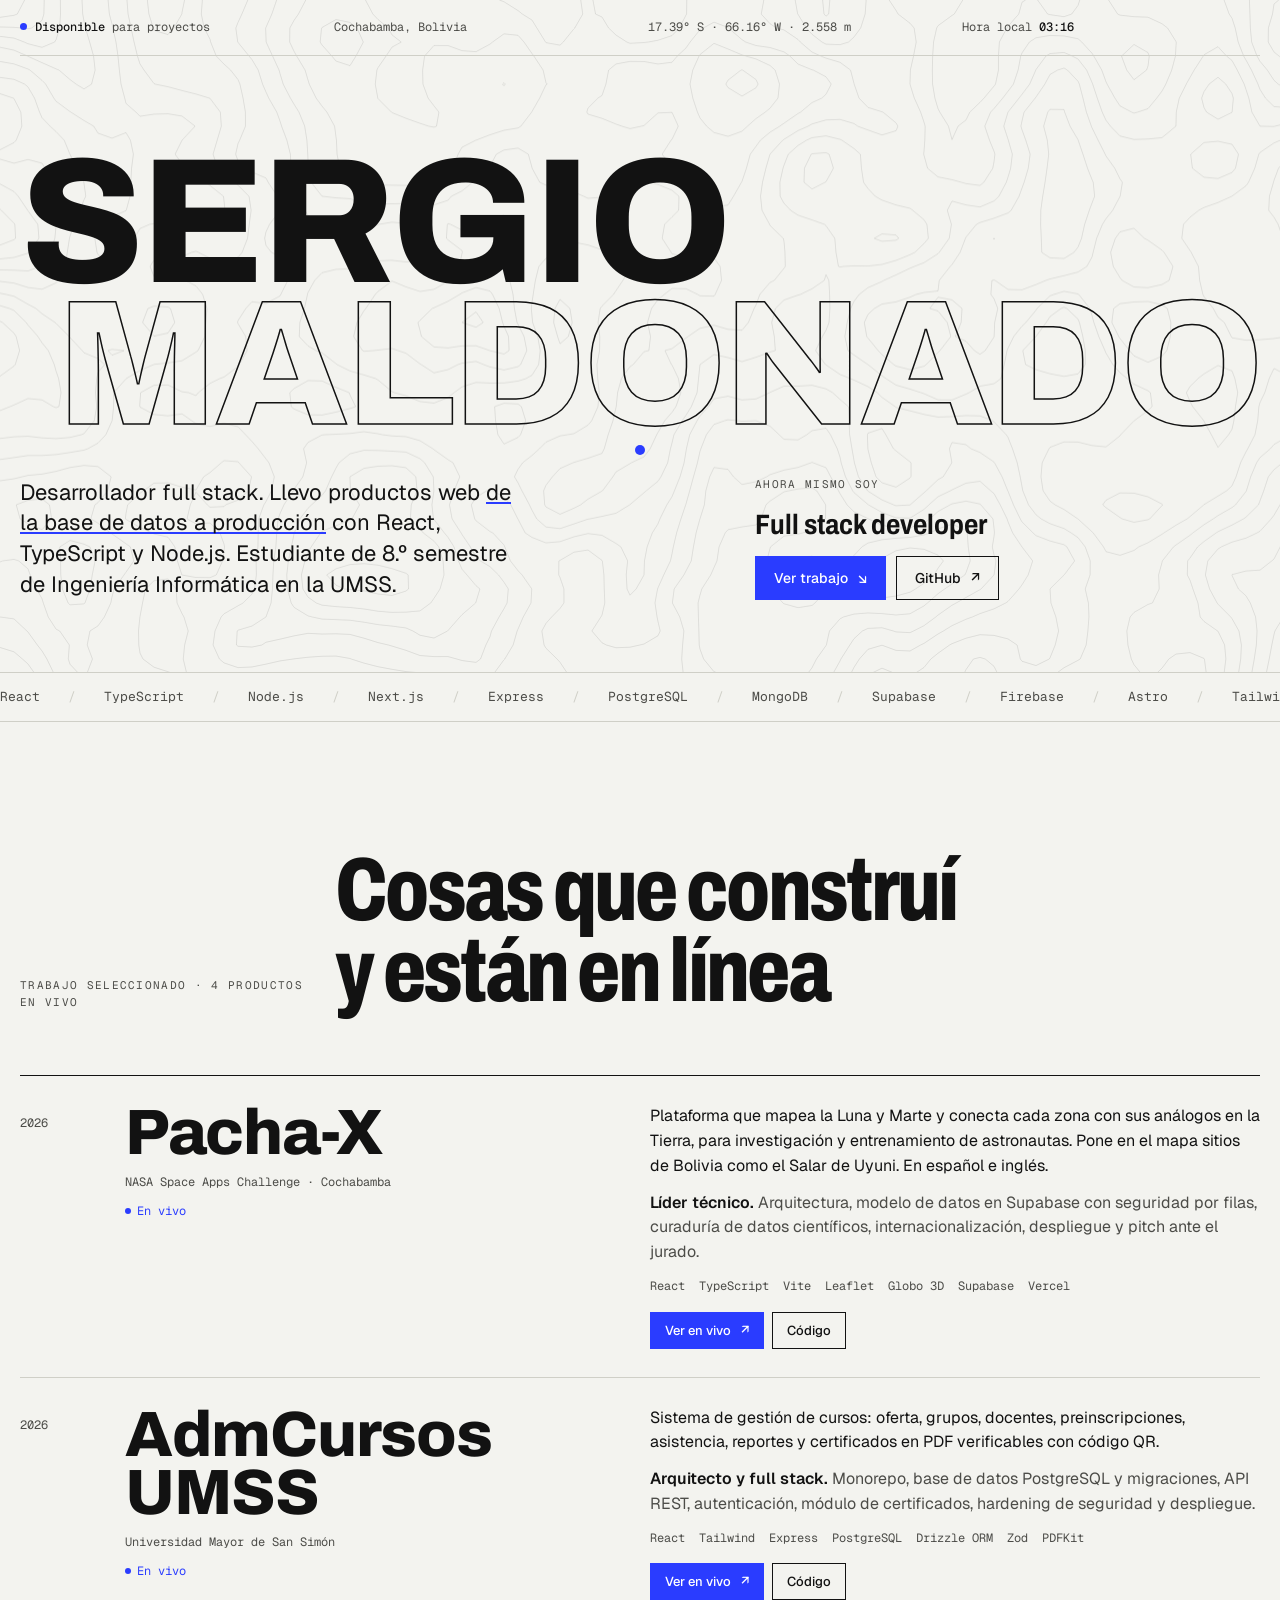
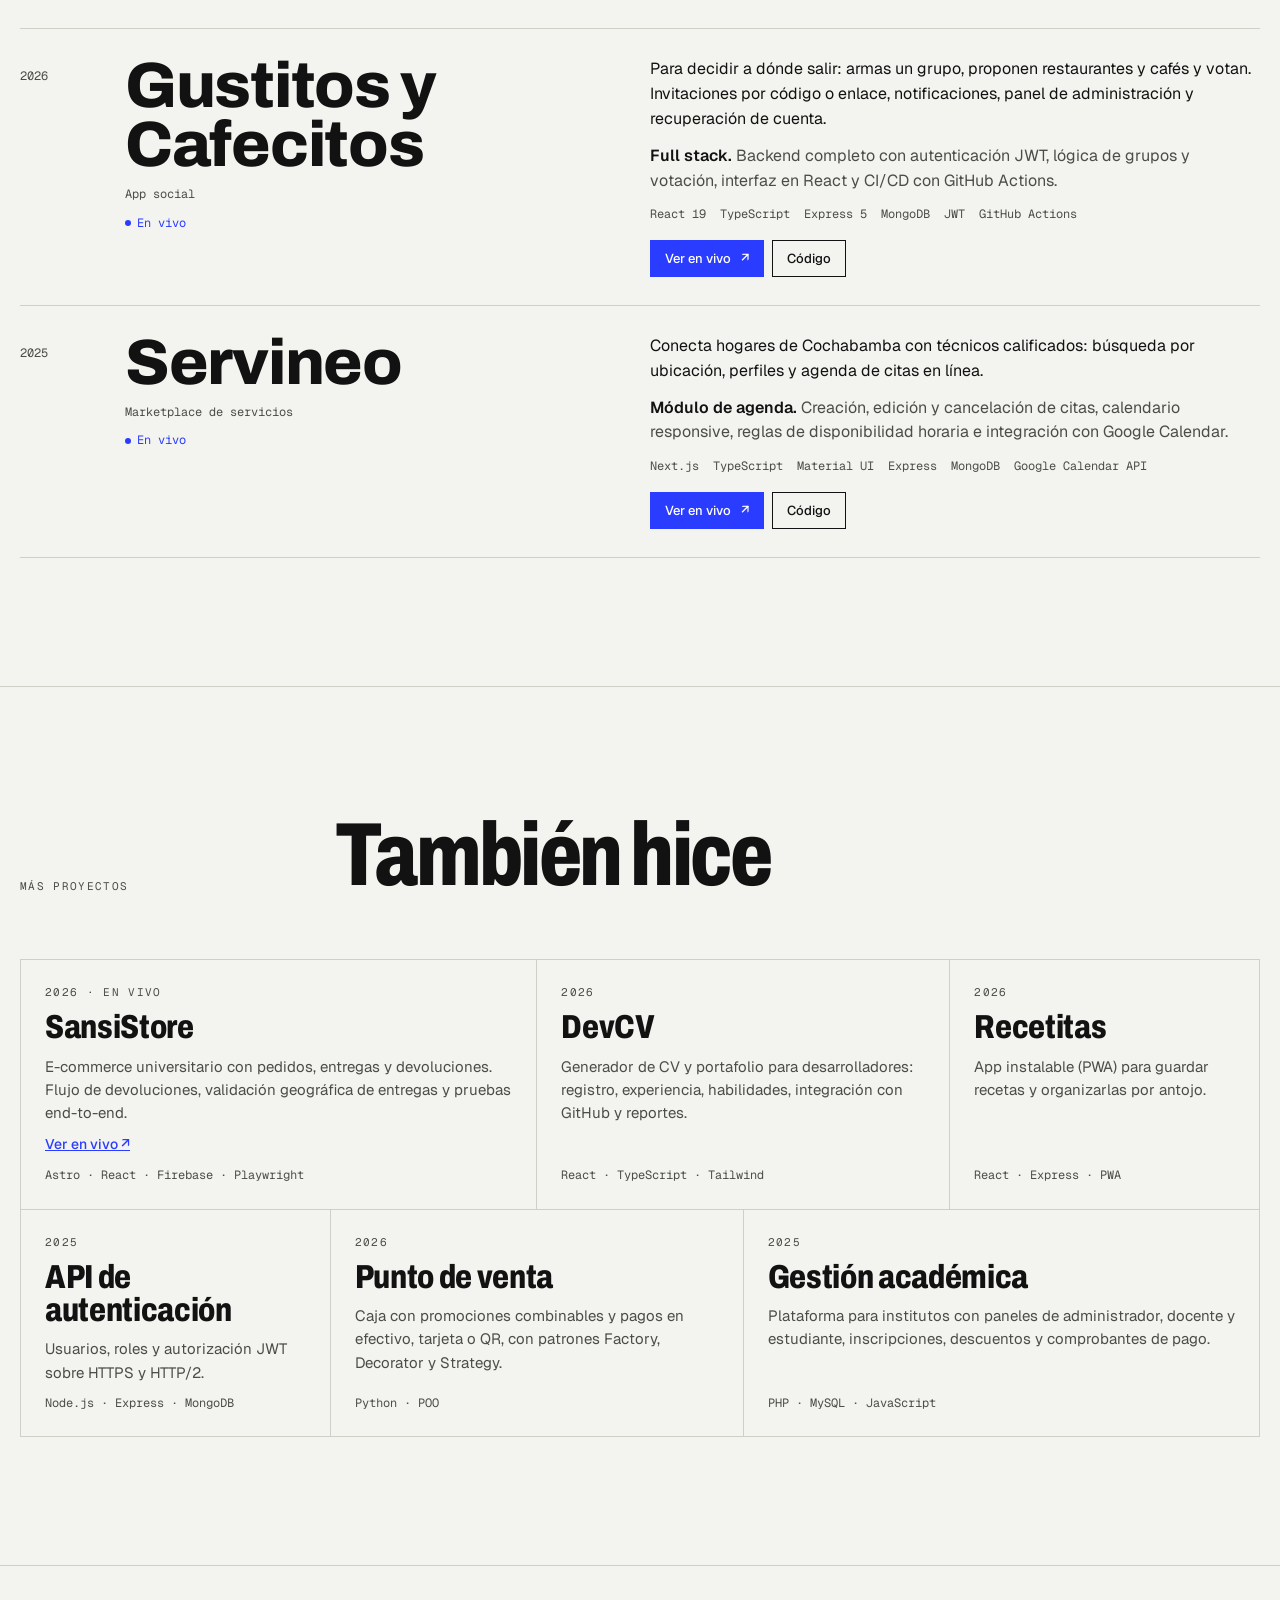
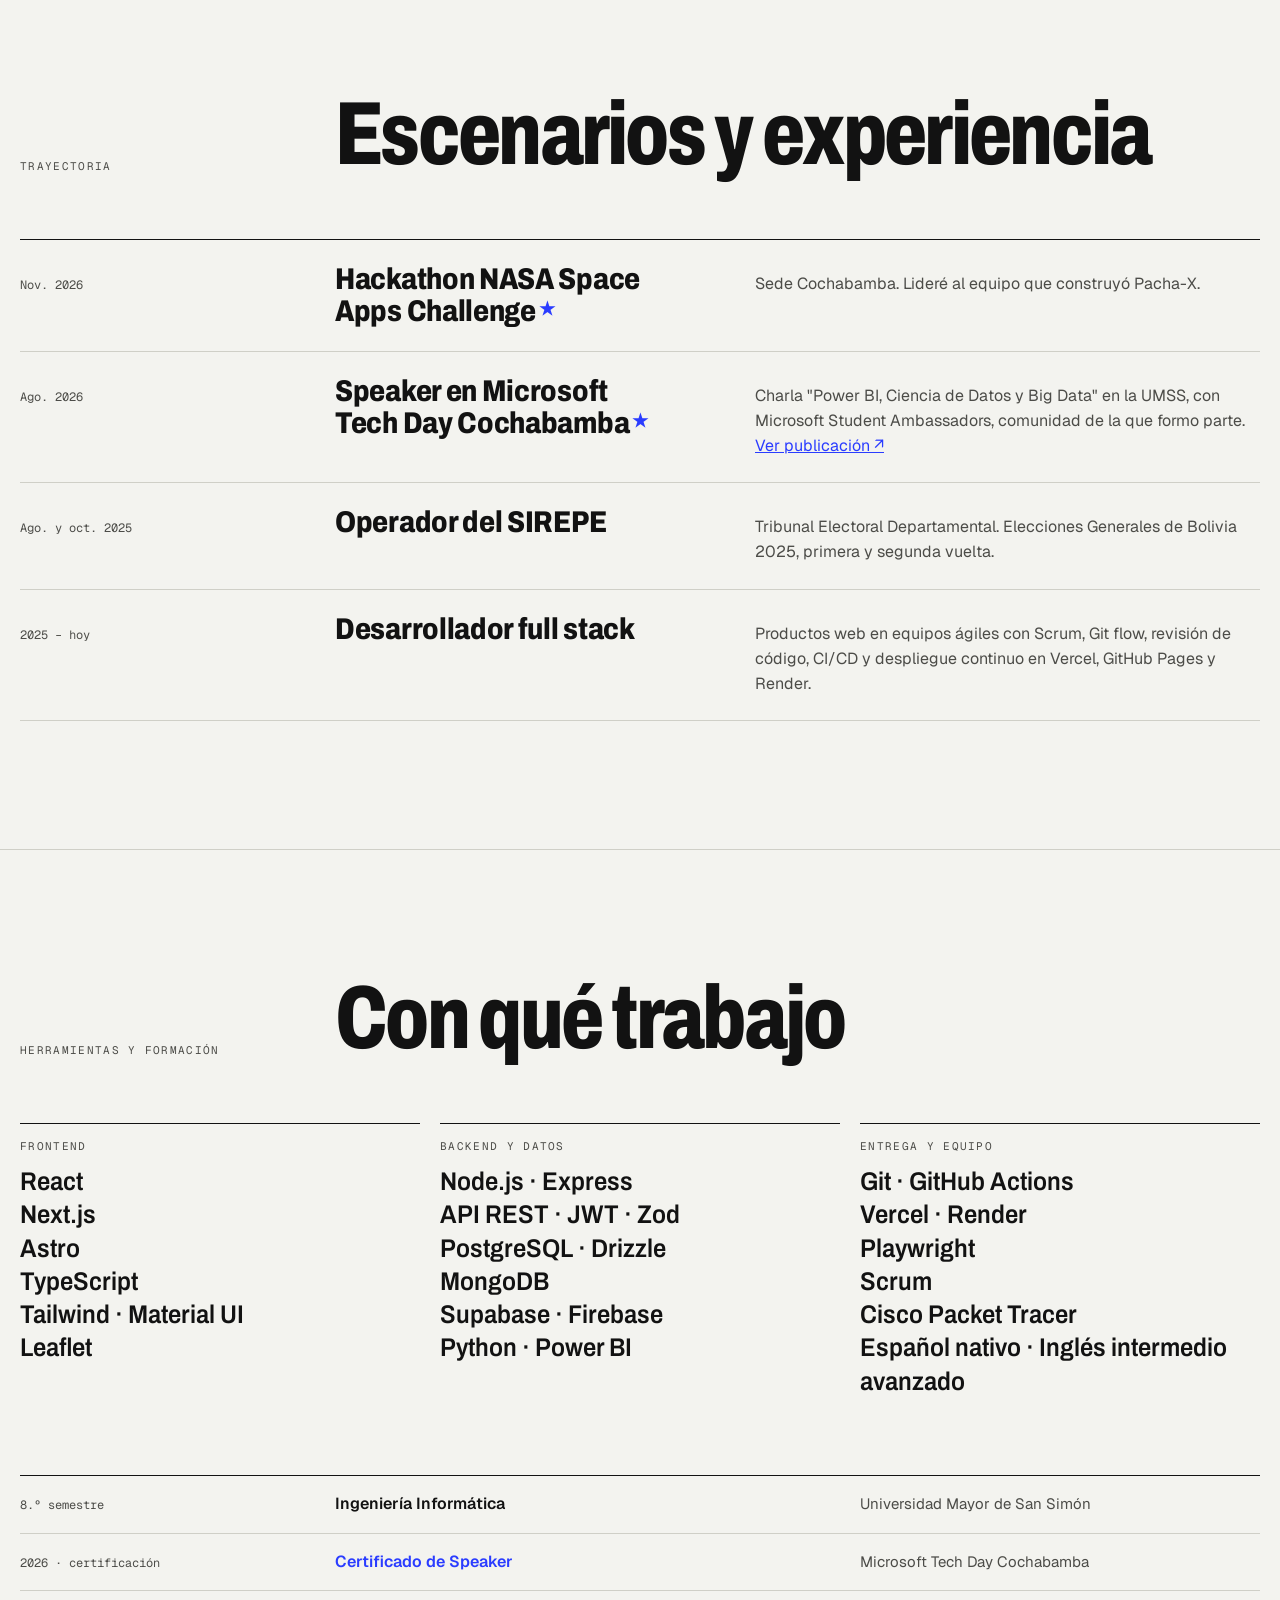
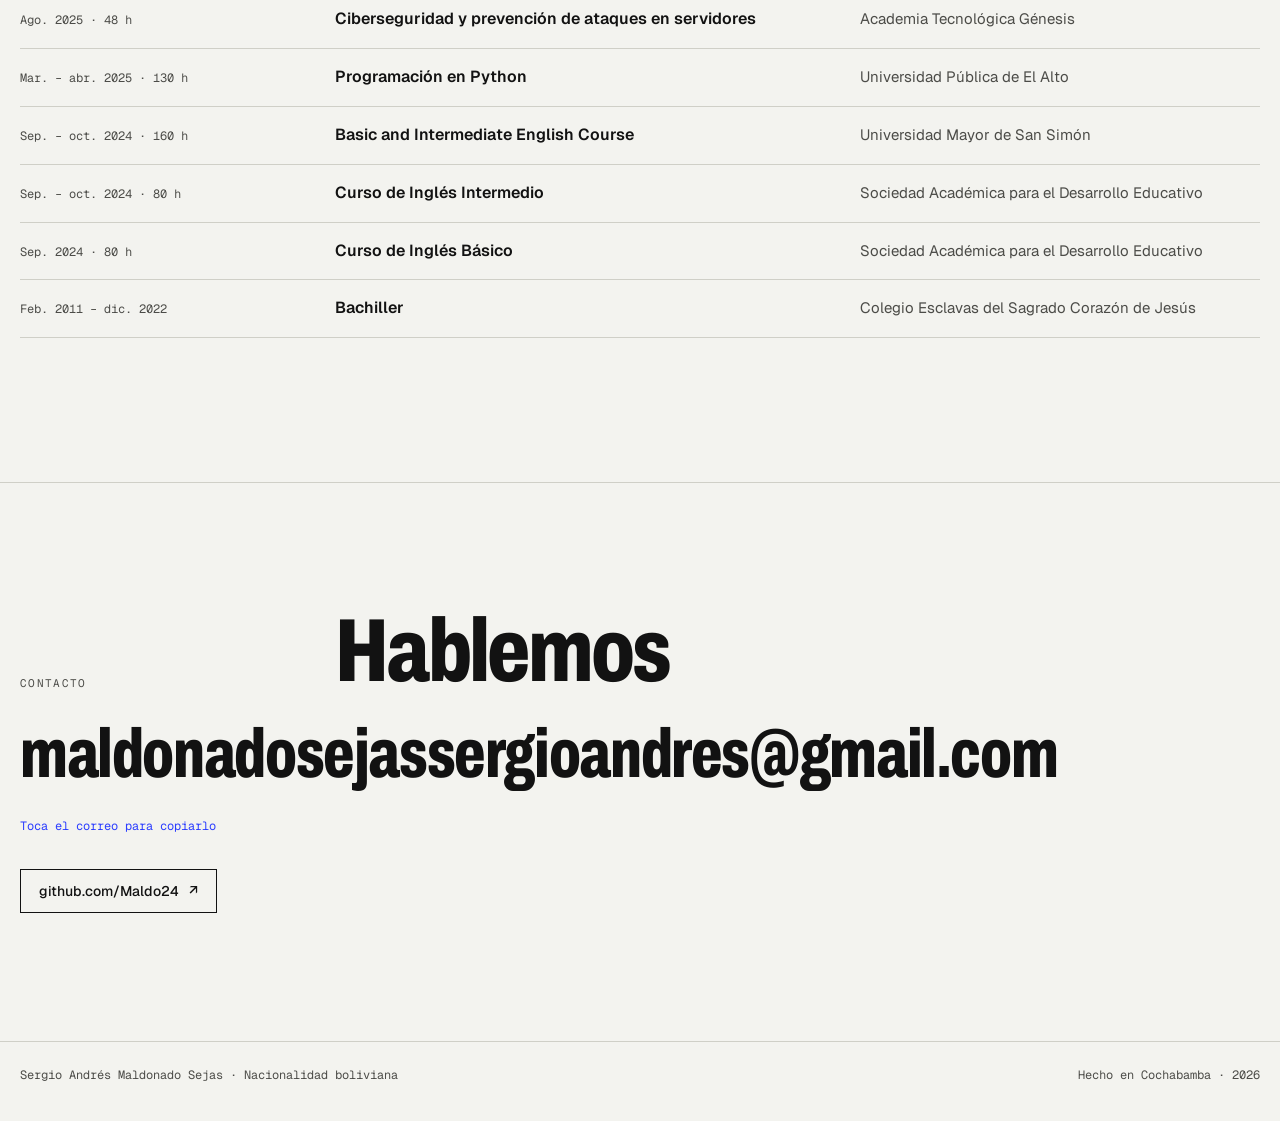
==== index.html @ 8d703d33 "first commit and index" ====
<!doctype html>
<html lang="es">
<head>
<meta charset="utf-8">
<meta name="viewport" content="width=device-width, initial-scale=1, viewport-fit=cover">
<title>Sergio Maldonado</title>
<meta property="og:title" content="Sergio Maldonado · Full stack developer">
<meta property="og:description" content="Desarrollador full stack en Cochabamba, Bolivia. Productos web con React, TypeScript y Node.js.">
<link rel="icon" href="data:image/svg+xml,%3Csvg xmlns='http://www.w3.org/2000/svg' viewBox='0 0 64 64'%3E%3Crect width='64' height='64' fill='%23121212'/%3E%3Ctext x='50%25' y='56%25' text-anchor='middle' dominant-baseline='middle' font-family='Arial Black,Arial' font-weight='900' font-size='30' fill='%23f3f3ef'%3ESM%3C/text%3E%3C/svg%3E">
<style>body{margin:0}img{max-width:100%}[hidden]{display:none!important}:root{padding-top:env(safe-area-inset-top,0px);padding-bottom:env(safe-area-inset-bottom,0px)}</style>
<meta name="description" content="Sergio Maldonado, desarrollador full stack en Cochabamba, Bolivia.">
<link rel="preconnect" href="https://fonts.googleapis.com">
<link rel="preconnect" href="https://fonts.gstatic.com" crossorigin>
<link rel="stylesheet" href="https://fonts.googleapis.com/css2?family=Archivo:wdth,wght@62..125,300..900&family=Geist:wght@400;500;600&family=Geist+Mono:wght@400;500&display=swap">
<style>
/* Layout: cuaderno topográfico. Fondo de curvas de nivel de los Andes generadas en canvas, nombre gigante
   en tipografía de ancho variable que reacciona al cursor, índice editorial de proyectos con vista previa
   flotante, todo en una retícula de 12 columnas con un solo acento (azul cobalto). */
:root{
  --paper:#f3f3ef;
  --paper-2:#e9e9e3;
  --ink:#121212;
  --ink-2:#4c4c48;
  --rule:#cfcfc7;
  --contour:rgba(18,18,18,.09);
  --accent:#2a3cff;
  --accent-ink:#ffffff;
  --font-display:"Archivo","Helvetica Neue",Arial,sans-serif;
  --font-body:"Geist","Segoe UI",system-ui,sans-serif;
  --font-mono:"Geist Mono",ui-monospace,Menlo,monospace;
}
@media (prefers-color-scheme: dark){
  :root:not([data-theme="light"]){--paper:#0e0e0d;--paper-2:#161615;--ink:#efefe9;--ink-2:#a3a39b;--rule:#2b2b28;--contour:rgba(239,239,233,.07);--accent:#6f7cff;--accent-ink:#0e0e0d;color-scheme:dark}
}
:root[data-theme="dark"]{--paper:#0e0e0d;--paper-2:#161615;--ink:#efefe9;--ink-2:#a3a39b;--rule:#2b2b28;--contour:rgba(239,239,233,.07);--accent:#6f7cff;--accent-ink:#0e0e0d;color-scheme:dark}

*{box-sizing:border-box}
html{scroll-behavior:smooth}
body{background:var(--paper);color:var(--ink);font-family:var(--font-body);font-size:16px;line-height:1.55;overflow-x:hidden}
.gut{padding-left:max(20px, env(safe-area-inset-left, 0px));padding-right:max(20px, env(safe-area-inset-right, 0px))}
.wrap{max-width:1240px;margin:0 auto}
a{color:inherit}
::selection{background:var(--accent);color:var(--accent-ink)}
a:focus-visible,button:focus-visible{outline:2px solid var(--accent);outline-offset:3px}
h1,h2,h3{margin:0;font-family:var(--font-display);font-weight:800;text-wrap:balance}
.mono{font-family:var(--font-mono);font-size:12px;letter-spacing:.02em}
.k{font-family:var(--font-mono);font-size:11px;letter-spacing:.12em;text-transform:uppercase;color:var(--ink-2)}

/* progreso de lectura */
.progress{position:fixed;top:env(safe-area-inset-top,0px);left:0;height:2px;width:100%;background:var(--accent);transform-origin:0 50%;transform:scaleX(0);z-index:50}

/* barra superior */
.hero .wrap.top{position:relative;z-index:2;display:grid;grid-template-columns:repeat(4,minmax(0,1fr));gap:16px;padding-block:18px;border-bottom:1px solid var(--rule)}
.hero .top span{font-family:var(--font-mono);font-size:12px;color:var(--ink-2)}
.top b{color:var(--ink);font-weight:500}
.top .live::before{content:"";display:inline-block;width:7px;height:7px;border-radius:50%;background:var(--accent);margin-right:8px;vertical-align:1px}

/* HERO */
.hero{position:relative;overflow:hidden;border-bottom:1px solid var(--rule)}
#topo{position:absolute;inset:0;width:100%;height:100%;display:block;pointer-events:none}
.hero .wrap{position:relative;padding-block:clamp(40px,8vw,96px) clamp(36px,6vw,72px);display:flex;flex-direction:column;gap:clamp(24px,4vw,40px)}
.name{font-size:clamp(36px,calc((min(100vw,1280px) - 42px) / 6.95),178px);line-height:.8;letter-spacing:-.02em;text-transform:uppercase;font-variation-settings:"wdth" 100;user-select:none}
.name .row{display:flex;flex-wrap:nowrap}
.name .ch{display:inline-block;font-variation-settings:"wdth" var(--w,100),"wght" var(--g,800);transition:font-variation-settings .25s ease-out}
.name .row:nth-child(2){justify-content:flex-end}
.name .row:nth-child(2) .ch{color:transparent;-webkit-text-stroke:1.5px var(--ink)}
.hero-grid{display:grid;grid-template-columns:repeat(12,minmax(0,1fr));gap:20px;align-items:end}
.intro{grid-column:1 / span 6;font-size:clamp(18px,2vw,22px);line-height:1.4;margin:0;max-width:34ch}
.intro em{font-style:normal;background:linear-gradient(var(--accent),var(--accent)) 0 92%/100% 2px no-repeat}
.rotator{grid-column:8 / span 5;display:flex;flex-direction:column;gap:10px}
.rot{position:relative;height:1.3em;overflow:hidden;font-family:var(--font-display);font-weight:700;font-size:clamp(20px,2.4vw,28px);font-variation-settings:"wdth" 85}
.rot span{position:absolute;inset:0;transform:translateY(110%);transition:transform .6s cubic-bezier(.7,0,.2,1)}
.rot span.on{transform:none}
.rot span.out{transform:translateY(-110%)}
.cta-row{display:flex;flex-wrap:wrap;gap:10px;margin-top:6px}
.btn{position:relative;display:inline-flex;align-items:center;gap:10px;font:500 14px var(--font-body);padding:12px 18px;border:1px solid var(--ink);background:transparent;color:var(--ink);text-decoration:none;cursor:pointer;overflow:hidden;isolation:isolate}
.btn::before{content:"";position:absolute;inset:0;background:var(--ink);transform:translateY(101%);transition:transform .35s cubic-bezier(.7,0,.2,1);z-index:-1}
.btn:hover{color:var(--paper)}
.btn:hover::before{transform:none}
.btn.solid{background:var(--accent);border-color:var(--accent);color:var(--accent-ink)}
.btn.solid::before{background:var(--ink)}
.btn .arr{display:inline-block;transition:transform .35s cubic-bezier(.7,0,.2,1)}
.btn:hover .arr{transform:translate(3px,-3px)}

/* stack ticker */
.ticker{border-bottom:1px solid var(--rule);overflow:hidden;padding-block:14px;background:var(--paper)}
.ticker .t{display:flex;gap:28px;width:max-content;font-family:var(--font-mono);font-size:13px;color:var(--ink-2);white-space:nowrap}
.ticker .t span::after{content:"/";margin-left:28px;color:var(--rule)}

/* secciones */
section{padding-block:clamp(72px,10vw,140px);border-bottom:1px solid var(--rule);overflow-x:clip}
html{overflow-x:clip}
.sec-head{display:grid;grid-template-columns:repeat(12,minmax(0,1fr));gap:20px;margin-bottom:clamp(36px,5vw,64px);align-items:end}
.sec-head .k{grid-column:1 / span 3}
.sec-head h2{grid-column:4 / span 9;font-size:clamp(40px,7vw,104px);line-height:.9;letter-spacing:-.03em;font-variation-settings:"wdth" 75}


/* índice de proyectos */
.index{list-style:none;margin:0;padding:0;border-top:1px solid var(--ink)}
.p{position:relative;display:grid;grid-template-columns:repeat(12,minmax(0,1fr));gap:20px;padding-block:28px;border-bottom:1px solid var(--rule)}
.p .yr{grid-column:1 / span 1;font-family:var(--font-mono);font-size:12px;color:var(--ink-2);padding-top:10px}
.p .ttl{grid-column:2 / span 5;display:flex;flex-direction:column;gap:10px;min-width:0}
.p h3{font-size:clamp(34px,5vw,68px);line-height:.92;letter-spacing:-.02em;font-variation-settings:"wdth" 100;transition:font-variation-settings .45s cubic-bezier(.7,0,.2,1),color .3s}
.p:hover h3{font-variation-settings:"wdth" 125;color:var(--accent)}
.p .where{font-family:var(--font-mono);font-size:12px;color:var(--ink-2)}
.p .live{display:inline-flex;align-items:center;gap:6px;font-family:var(--font-mono);font-size:12px;color:var(--accent)}
.p .live::before{content:"";width:6px;height:6px;border-radius:50%;background:currentColor}
.p .txt{grid-column:7 / span 6;display:flex;flex-direction:column;gap:12px;min-width:0}
.p .txt p{margin:0}
.p .role{color:var(--ink-2)}
.p .role b{color:var(--ink);font-weight:600}
.tags{display:flex;flex-wrap:wrap;gap:4px 14px;font-family:var(--font-mono);font-size:12px;color:var(--ink-2)}
.links{display:flex;flex-wrap:wrap;gap:8px;margin-top:4px}
.links .btn{padding:9px 14px;font-size:13px}

/* vista previa flotante */
.preview{position:fixed;left:0;top:0;width:300px;height:200px;pointer-events:none;z-index:40;opacity:0;transform:translate(-50%,-50%) scale(.85);transition:opacity .25s, transform .35s cubic-bezier(.2,.8,.2,1);border:1px solid var(--ink);background:var(--paper-2);overflow:hidden}
.preview.show{opacity:1;transform:translate(-50%,-50%) scale(1)}
.preview .pv{position:absolute;inset:0;display:none}
.preview .pv.on{display:block}
/* artes de vista previa (y versión inline en móvil) */
.art{position:relative;width:100%;height:100%;background:var(--paper-2);overflow:hidden}
.art-space .m1{position:absolute;width:44%;aspect-ratio:1;left:12%;top:14%;border-radius:50%;background:radial-gradient(circle at 35% 30%,var(--paper),var(--rule) 60%,var(--ink-2));}
.art-space .m2{position:absolute;width:24%;aspect-ratio:1;right:14%;bottom:12%;border-radius:50%;background:var(--accent)}
.art-space .orb{position:absolute;inset:10% 6%;border:1px dashed var(--ink-2);border-radius:50%;transform:rotate(-14deg)}
.art-space .lb{position:absolute;left:50%;top:56%;font-family:var(--font-mono);font-size:10px;background:var(--ink);color:var(--paper);padding:3px 6px}
.art-cert{display:grid;place-items:center}
.art-cert .c{width:70%;aspect-ratio:1.414;background:var(--paper);border:1px solid var(--ink);padding:10px;display:grid;grid-template-columns:1fr auto;gap:6px;transform:rotate(-4deg)}
.art-cert .c i{display:block;height:4px;background:var(--rule);margin-bottom:6px}
.art-cert .c b{font-family:var(--font-display);font-size:11px;font-variation-settings:"wdth" 125;display:block;margin-bottom:8px}
.art-cert .q{width:38px;height:38px;align-self:end;background:
  conic-gradient(var(--ink) 25%,transparent 0 50%,var(--ink) 0 75%,transparent 0) 0 0/8px 8px;outline:3px solid var(--ink);outline-offset:-3px}
.art-vote{display:flex;flex-direction:column;justify-content:center;gap:12px;padding:22px 26px}
.art-vote .o{font-family:var(--font-mono);font-size:11px;display:flex;flex-direction:column;gap:4px}
.art-vote .o i{display:block;height:8px;background:var(--ink)}
.art-vote .o.w i{background:var(--accent)}
.art-cal{display:grid;grid-template-columns:repeat(7,1fr);gap:4px;padding:18px 22px;align-content:center}
.art-cal span{aspect-ratio:1;border:1px solid var(--rule)}
.art-cal span.a{background:var(--ink);border-color:var(--ink)}
.art-cal span.s{background:var(--accent);border-color:var(--accent)}
.p .inline-art{display:none}

/* otros: retícula tipo bento */
.bento{display:grid;grid-template-columns:repeat(12,minmax(0,1fr));gap:1px;background:var(--rule);border:1px solid var(--rule)}
.cell{background:var(--paper);padding:24px;display:flex;flex-direction:column;gap:10px;min-width:0;transition:background .3s,color .3s}
.cell:hover{background:var(--ink);color:var(--paper)}
.cell:hover .k,.cell:hover p,.cell:hover .st{color:var(--paper)}
.cell h3{font-size:clamp(24px,2.6vw,34px);letter-spacing:-.01em;font-variation-settings:"wdth" 80;line-height:1}
.cell p{margin:0;color:var(--ink-2);font-size:15px}
.cell .st{font-family:var(--font-mono);font-size:12px;color:var(--ink-2);margin-top:auto}
.cell a{color:var(--accent);font-weight:500;font-size:14px}
.c-a{grid-column:span 5}.c-b{grid-column:span 4}.c-c{grid-column:span 3}
.c-d{grid-column:span 3}.c-e{grid-column:span 4}.c-f{grid-column:span 5}

/* trayectoria */
.log{list-style:none;margin:0;padding:0;border-top:1px solid var(--ink)}
.log li{display:grid;grid-template-columns:repeat(12,minmax(0,1fr));gap:20px;padding-block:24px;border-bottom:1px solid var(--rule);align-items:baseline}
.log .d{grid-column:1 / span 3;font-family:var(--font-mono);font-size:12px;color:var(--ink-2)}
.log h3{grid-column:4 / span 4;font-size:clamp(22px,2.4vw,30px);letter-spacing:-.01em;font-variation-settings:"wdth" 85;line-height:1.05}
.log p{grid-column:8 / span 5;margin:0;color:var(--ink-2)}
.log p a{color:var(--accent)}
.log li.star h3::after{content:" ★";color:var(--accent);font-size:.6em;vertical-align:.3em}

/* habilidades */
.skills{display:grid;grid-template-columns:repeat(12,minmax(0,1fr));gap:20px}
.sk{grid-column:span 4;border-top:1px solid var(--ink);padding-top:14px;display:flex;flex-direction:column;gap:10px}
.sk ul{list-style:none;margin:0;padding:0;display:flex;flex-direction:column}
.sk li{font-family:var(--font-display);font-size:clamp(20px,2vw,26px);font-weight:600;font-variation-settings:"wdth" 90;line-height:1.3;transition:transform .3s,color .3s;cursor:default}
.sk li:hover{transform:translateX(8px);color:var(--accent)}
.edu{margin-top:clamp(48px,6vw,80px);list-style:none;padding:0;border-top:1px solid var(--ink)}
.edu li{display:grid;grid-template-columns:repeat(12,minmax(0,1fr));gap:20px;padding-block:16px;border-bottom:1px solid var(--rule);align-items:baseline}
.edu .d{grid-column:1 / span 3;font-family:var(--font-mono);font-size:12px;color:var(--ink-2)}
.edu b{grid-column:4 / span 5;font-weight:600}
.edu span.s{grid-column:9 / span 4;color:var(--ink-2);font-size:15px}
.edu li.hl b{color:var(--accent)}

/* contacto */
.contact .wrap{display:flex;flex-direction:column;gap:28px}
.big-mail{font-family:var(--font-display);font-weight:800;font-size:clamp(22px,5.4vw,78px);line-height:1;letter-spacing:-.02em;word-break:break-all;font-variation-settings:"wdth" 70;cursor:pointer;background:none;border:0;padding:0;color:var(--ink);text-align:left;transition:font-variation-settings .5s cubic-bezier(.7,0,.2,1),color .3s}
.big-mail:hover{font-variation-settings:"wdth" 100;color:var(--accent)}
.copied{font-family:var(--font-mono);font-size:12px;color:var(--accent);min-height:1.2em}
footer{padding-block:24px 36px}
footer .wrap{display:flex;flex-wrap:wrap;justify-content:space-between;gap:12px;font-family:var(--font-mono);font-size:12px;color:var(--ink-2)}

/* cursor propio */
.cursor{position:fixed;left:0;top:0;width:10px;height:10px;border-radius:50%;background:var(--accent);pointer-events:none;z-index:60;transform:translate(-50%,-50%);transition:width .25s,height .25s,background .25s;mix-blend-mode:normal;display:none}
.cursor.big{width:54px;height:54px;background:transparent;border:1.5px solid var(--accent)}
@media (hover:hover) and (pointer:fine){.cursor{display:block}}

@media (max-width:900px){
  .hero .wrap.top{grid-template-columns:repeat(2,minmax(0,1fr))}
  .intro{grid-column:1 / -1}
  .rotator{grid-column:1 / -1}
  .sec-head .k,.sec-head h2{grid-column:1 / -1}
  .p .yr{grid-column:1 / -1;padding-top:0}
  .p .ttl,.p .txt{grid-column:1 / -1}
  .p .inline-art{display:block;grid-column:1 / -1;height:180px;border:1px solid var(--rule)}
  .c-a,.c-b,.c-c,.c-d,.c-e,.c-f{grid-column:span 6}
  .log .d{grid-column:1 / -1}.log h3{grid-column:1 / -1}.log p{grid-column:1 / -1}
  .log li{gap:6px}
  .sk{grid-column:span 6}
  .edu .d,.edu b,.edu span.s{grid-column:1 / -1}
  .edu li{gap:2px}
}
@media (max-width:560px){
  .c-a,.c-b,.c-c,.c-d,.c-e,.c-f,.sk{grid-column:1 / -1}
  .hero .top span:nth-child(n+3){display:none}
  .name .row:nth-child(2) .ch{-webkit-text-stroke:1px var(--ink)}
}
@media (prefers-reduced-motion:no-preference){
  .ticker .t{animation:tick 45s linear infinite}
  @keyframes tick{to{transform:translateX(-50%)}}
  .name .row{animation:up 1s cubic-bezier(.2,.8,.2,1) both}
  .name .row:nth-child(2){animation-delay:.1s}
  @keyframes up{from{transform:translateY(18%)}to{transform:none}}
  @supports (animation-timeline: view()){
    .reveal{animation:slidein linear both;animation-timeline:view();animation-range:entry 0% cover 35%}
    @keyframes slidein{from{transform:translateX(8%);letter-spacing:.02em}to{transform:none}}
    .progress{animation:grow linear both;animation-timeline:scroll(root)}
    @keyframes grow{to{transform:scaleX(1)}}
  }
}
</style>
</head>
<body>

<div class="progress" aria-hidden="true"></div>
<div class="cursor" aria-hidden="true"></div>

<header class="hero">
  <canvas id="topo" aria-hidden="true"></canvas>
  <div class="gut">
    <div class="wrap top">
      <span class="live"><b>Disponible</b> para proyectos</span>
      <span>Cochabamba, Bolivia</span>
      <span>17.39° S · 66.16° W · 2.558 m</span>
      <span>Hora local <b id="clock">--:--</b></span>
    </div>
  </div>
  <div class="gut">
    <div class="wrap">
      <h1 class="name" aria-label="Sergio Maldonado"><span class="row" data-split>Sergio</span><span class="row" data-split>Maldonado</span></h1>
      <div class="hero-grid">
        <p class="intro">Desarrollador full stack. Llevo productos web <em>de la base de datos a producción</em> con React, TypeScript y Node.js. Estudiante de 8.º semestre de Ingeniería Informática en la UMSS.</p>
        <div class="rotator">
          <span class="k">Ahora mismo soy</span>
          <div class="rot" id="rot" aria-live="polite"><span class="on">Full stack developer</span><span>Líder técnico en NASA Space Apps</span><span>Speaker en Microsoft Tech Day</span><span>Miembro de Microsoft Student Ambassadors</span></div>
          <div class="cta-row">
            <a class="btn solid" href="#trabajo" data-hover>Ver trabajo <span class="arr">↘</span></a>
            <a class="btn" href="https://github.com/Maldo24" target="_blank" rel="noopener" data-hover>GitHub <span class="arr">↗</span></a>
          </div>
        </div>
      </div>
    </div>
  </div>
</header>

<div class="ticker" aria-hidden="true"><div class="t" id="tick"><span>React</span><span>TypeScript</span><span>Node.js</span><span>Next.js</span><span>Express</span><span>PostgreSQL</span><span>MongoDB</span><span>Supabase</span><span>Firebase</span><span>Astro</span><span>Tailwind</span><span>Python</span><span>Power BI</span><span>GitHub Actions</span><span>Vercel</span><span>Cisco Packet Tracer</span></div></div>

<main>
<section id="trabajo" class="gut" aria-labelledby="h-work">
  <div class="wrap">
    <div class="sec-head"><span class="k">Trabajo seleccionado · 4 productos en vivo</span><h2 id="h-work" class="reveal">Cosas que construí y están en línea</h2></div>
    <ol class="index">
      <li class="p" data-pv="0">
        <span class="yr">2026</span>
        <div class="ttl"><h3>Pacha-X</h3><span class="where">NASA Space Apps Challenge · Cochabamba</span><span class="live">En vivo</span></div>
        <div class="inline-art art art-space" aria-hidden="true"><div class="orb"></div><div class="m1"></div><div class="m2"></div><span class="lb">Uyuni ↔ Marte</span></div>
        <div class="txt">
          <p>Plataforma que mapea la Luna y Marte y conecta cada zona con sus análogos en la Tierra, para investigación y entrenamiento de astronautas. Pone en el mapa sitios de Bolivia como el Salar de Uyuni. En español e inglés.</p>
          <p class="role"><b>Líder técnico.</b> Arquitectura, modelo de datos en Supabase con seguridad por filas, curaduría de datos científicos, internacionalización, despliegue y pitch ante el jurado.</p>
          <div class="tags"><span>React</span><span>TypeScript</span><span>Vite</span><span>Leaflet</span><span>Globo 3D</span><span>Supabase</span><span>Vercel</span></div>
          <div class="links"><a class="btn solid" href="https://nasa-space-app-challenge-tawny.vercel.app" target="_blank" rel="noopener" data-hover>Ver en vivo <span class="arr">↗</span></a><a class="btn" href="https://github.com/Maldo24/NASA-SPACE-APP-CHALLENGE" target="_blank" rel="noopener" data-hover>Código</a></div>
        </div>
      </li>
      <li class="p" data-pv="1">
        <span class="yr">2026</span>
        <div class="ttl"><h3>AdmCursos UMSS</h3><span class="where">Universidad Mayor de San Simón</span><span class="live">En vivo</span></div>
        <div class="inline-art art art-cert" aria-hidden="true"><div class="c"><div><b>CERTIFICADO</b><i></i><i style="width:70%"></i><i style="width:85%"></i></div><div class="q"></div></div></div>
        <div class="txt">
          <p>Sistema de gestión de cursos: oferta, grupos, docentes, preinscripciones, asistencia, reportes y certificados en PDF verificables con código QR.</p>
          <p class="role"><b>Arquitecto y full stack.</b> Monorepo, base de datos PostgreSQL y migraciones, API REST, autenticación, módulo de certificados, hardening de seguridad y despliegue.</p>
          <div class="tags"><span>React</span><span>Tailwind</span><span>Express</span><span>PostgreSQL</span><span>Drizzle ORM</span><span>Zod</span><span>PDFKit</span></div>
          <div class="links"><a class="btn solid" href="https://valerydariana98.github.io/AdmCursosUMSS/" target="_blank" rel="noopener" data-hover>Ver en vivo <span class="arr">↗</span></a><a class="btn" href="https://github.com/valerydariana98/AdmCursosUMSS" target="_blank" rel="noopener" data-hover>Código</a></div>
        </div>
      </li>
      <li class="p" data-pv="2">
        <span class="yr">2026</span>
        <div class="ttl"><h3>Gustitos y Cafecitos</h3><span class="where">App social</span><span class="live">En vivo</span></div>
        <div class="inline-art art art-vote" aria-hidden="true"><div class="o w">Cafecito del centro<i style="width:82%"></i></div><div class="o">Salteñería<i style="width:50%"></i></div><div class="o">Pizzería<i style="width:24%"></i></div></div>
        <div class="txt">
          <p>Para decidir a dónde salir: armas un grupo, proponen restaurantes y cafés y votan. Invitaciones por código o enlace, notificaciones, panel de administración y recuperación de cuenta.</p>
          <p class="role"><b>Full stack.</b> Backend completo con autenticación JWT, lógica de grupos y votación, interfaz en React y CI/CD con GitHub Actions.</p>
          <div class="tags"><span>React 19</span><span>TypeScript</span><span>Express 5</span><span>MongoDB</span><span>JWT</span><span>GitHub Actions</span></div>
          <div class="links"><a class="btn solid" href="https://maldo24.github.io/gustitos-y-cafecitos/" target="_blank" rel="noopener" data-hover>Ver en vivo <span class="arr">↗</span></a><a class="btn" href="https://github.com/Maldo24/gustitos-y-cafecitos" target="_blank" rel="noopener" data-hover>Código</a></div>
        </div>
      </li>
      <li class="p" data-pv="3">
        <span class="yr">2025</span>
        <div class="ttl"><h3>Servineo</h3><span class="where">Marketplace de servicios</span><span class="live">En vivo</span></div>
        <div class="inline-art art art-cal" aria-hidden="true" data-cal></div>
        <div class="txt">
          <p>Conecta hogares de Cochabamba con técnicos calificados: búsqueda por ubicación, perfiles y agenda de citas en línea.</p>
          <p class="role"><b>Módulo de agenda.</b> Creación, edición y cancelación de citas, calendario responsive, reglas de disponibilidad horaria e integración con Google Calendar.</p>
          <div class="tags"><span>Next.js</span><span>TypeScript</span><span>Material UI</span><span>Express</span><span>MongoDB</span><span>Google Calendar API</span></div>
          <div class="links"><a class="btn solid" href="https://servineo-frontend-lorem.vercel.app" target="_blank" rel="noopener" data-hover>Ver en vivo <span class="arr">↗</span></a><a class="btn" href="https://github.com/Servineo/servineo-frontend" target="_blank" rel="noopener" data-hover>Código</a></div>
        </div>
      </li>
    </ol>
  </div>
</section>

<div class="preview" aria-hidden="true">
  <div class="pv art art-space"><div class="orb"></div><div class="m1"></div><div class="m2"></div><span class="lb">Uyuni ↔ Marte</span></div>
  <div class="pv art art-cert"><div class="c"><div><b>CERTIFICADO</b><i></i><i style="width:70%"></i><i style="width:85%"></i></div><div class="q"></div></div></div>
  <div class="pv art art-vote"><div class="o w">Cafecito del centro<i style="width:82%"></i></div><div class="o">Salteñería<i style="width:50%"></i></div><div class="o">Pizzería<i style="width:24%"></i></div></div>
  <div class="pv art art-cal" data-cal></div>
</div>

<section class="gut" aria-labelledby="h-more">
  <div class="wrap">
    <div class="sec-head"><span class="k">Más proyectos</span><h2 id="h-more" class="reveal">También hice</h2></div>
    <div class="bento">
      <div class="cell c-a"><span class="k">2026 · en vivo</span><h3>SansiStore</h3><p>E-commerce universitario con pedidos, entregas y devoluciones. Flujo de devoluciones, validación geográfica de entregas y pruebas end-to-end.</p><a href="https://sansistore-umss.vercel.app" target="_blank" rel="noopener" data-hover>Ver en vivo ↗</a><span class="st">Astro · React · Firebase · Playwright</span></div>
      <div class="cell c-b"><span class="k">2026</span><h3>DevCV</h3><p>Generador de CV y portafolio para desarrolladores: registro, experiencia, habilidades, integración con GitHub y reportes.</p><span class="st">React · TypeScript · Tailwind</span></div>
      <div class="cell c-c"><span class="k">2026</span><h3>Recetitas</h3><p>App instalable (PWA) para guardar recetas y organizarlas por antojo.</p><span class="st">React · Express · PWA</span></div>
      <div class="cell c-d"><span class="k">2025</span><h3>API de autenticación</h3><p>Usuarios, roles y autorización JWT sobre HTTPS y HTTP/2.</p><span class="st">Node.js · Express · MongoDB</span></div>
      <div class="cell c-e"><span class="k">2026</span><h3>Punto de venta</h3><p>Caja con promociones combinables y pagos en efectivo, tarjeta o QR, con patrones Factory, Decorator y Strategy.</p><span class="st">Python · POO</span></div>
      <div class="cell c-f"><span class="k">2025</span><h3>Gestión académica</h3><p>Plataforma para institutos con paneles de administrador, docente y estudiante, inscripciones, descuentos y comprobantes de pago.</p><span class="st">PHP · MySQL · JavaScript</span></div>
    </div>
  </div>
</section>

<section class="gut" aria-labelledby="h-log">
  <div class="wrap">
    <div class="sec-head"><span class="k">Trayectoria</span><h2 id="h-log" class="reveal">Escenarios y experiencia</h2></div>
    <ol class="log">
      <li class="star"><span class="d">Nov. 2026</span><h3>Hackathon NASA Space Apps Challenge</h3><p>Sede Cochabamba. Lideré al equipo que construyó Pacha-X.</p></li>
      <li class="star"><span class="d">Ago. 2026</span><h3>Speaker en Microsoft Tech Day Cochabamba</h3><p>Charla "Power BI, Ciencia de Datos y Big Data" en la UMSS, con Microsoft Student Ambassadors, comunidad de la que formo parte. <a href="https://www.instagram.com/p/DbeEqwgDLNw/" target="_blank" rel="noopener" data-hover>Ver publicación ↗</a></p></li>
      <li><span class="d">Ago. y oct. 2025</span><h3>Operador del SIREPE</h3><p>Tribunal Electoral Departamental. Elecciones Generales de Bolivia 2025, primera y segunda vuelta.</p></li>
      <li><span class="d">2025 – hoy</span><h3>Desarrollador full stack</h3><p>Productos web en equipos ágiles con Scrum, Git flow, revisión de código, CI/CD y despliegue continuo en Vercel, GitHub Pages y Render.</p></li>
    </ol>
  </div>
</section>

<section class="gut" aria-labelledby="h-sk">
  <div class="wrap">
    <div class="sec-head"><span class="k">Herramientas y formación</span><h2 id="h-sk" class="reveal">Con qué trabajo</h2></div>
    <div class="skills">
      <div class="sk"><span class="k">Frontend</span><ul><li>React</li><li>Next.js</li><li>Astro</li><li>TypeScript</li><li>Tailwind · Material UI</li><li>Leaflet</li></ul></div>
      <div class="sk"><span class="k">Backend y datos</span><ul><li>Node.js · Express</li><li>API REST · JWT · Zod</li><li>PostgreSQL · Drizzle</li><li>MongoDB</li><li>Supabase · Firebase</li><li>Python · Power BI</li></ul></div>
      <div class="sk"><span class="k">Entrega y equipo</span><ul><li>Git · GitHub Actions</li><li>Vercel · Render</li><li>Playwright</li><li>Scrum</li><li>Cisco Packet Tracer</li><li>Español nativo · Inglés intermedio avanzado</li></ul></div>
    </div>
    <ol class="edu">
      <li><span class="d">8.º semestre</span><b>Ingeniería Informática</b><span class="s">Universidad Mayor de San Simón</span></li>
      <li class="hl"><span class="d">2026 · certificación</span><b>Certificado de Speaker</b><span class="s">Microsoft Tech Day Cochabamba</span></li>
      <li><span class="d">Ago. 2025 · 48 h</span><b>Ciberseguridad y prevención de ataques en servidores</b><span class="s">Academia Tecnológica Génesis</span></li>
      <li><span class="d">Mar. – abr. 2025 · 130 h</span><b>Programación en Python</b><span class="s">Universidad Pública de El Alto</span></li>
      <li><span class="d">Sep. – oct. 2024 · 160 h</span><b>Basic and Intermediate English Course</b><span class="s">Universidad Mayor de San Simón</span></li>
      <li><span class="d">Sep. – oct. 2024 · 80 h</span><b>Curso de Inglés Intermedio</b><span class="s">Sociedad Académica para el Desarrollo Educativo</span></li>
      <li><span class="d">Sep. 2024 · 80 h</span><b>Curso de Inglés Básico</b><span class="s">Sociedad Académica para el Desarrollo Educativo</span></li>
      <li><span class="d">Feb. 2011 – dic. 2022</span><b>Bachiller</b><span class="s">Colegio Esclavas del Sagrado Corazón de Jesús</span></li>
    </ol>
  </div>
</section>

<section class="gut contact" aria-labelledby="h-c">
  <div class="wrap">
    <div class="sec-head" style="margin-bottom:0"><span class="k">Contacto</span><h2 id="h-c" class="reveal">Hablemos</h2></div>
    <button class="big-mail" id="mail" type="button" data-hover aria-label="Copiar correo maldonadosejassergioandres@gmail.com">maldonadosejassergioandres@gmail.com</button>
    <span class="copied" id="copied" aria-live="polite">Toca el correo para copiarlo</span>
    <div class="cta-row"><a class="btn" href="https://github.com/Maldo24" target="_blank" rel="noopener" data-hover>github.com/Maldo24 <span class="arr">↗</span></a></div>
  </div>
</section>
</main>

<footer class="gut"><div class="wrap"><span>Sergio Andrés Maldonado Sejas · Nacionalidad boliviana</span><span>Hecho en Cochabamba · 2026</span></div></footer>

<script>
(function(){
  var reduce=window.matchMedia&&matchMedia('(prefers-reduced-motion: reduce)').matches;
  var fine=window.matchMedia&&matchMedia('(hover: hover) and (pointer: fine)').matches;

  // Reloj de Bolivia (UTC-4)
  var clock=document.getElementById('clock');
  function tickClock(){try{clock.textContent=new Intl.DateTimeFormat('es-BO',{hour:'2-digit',minute:'2-digit',hour12:false,timeZone:'America/La_Paz'}).format(new Date());}catch(e){clock.textContent='';}}
  tickClock();setInterval(tickClock,15000);

  // Partir el nombre en letras
  var chars=[];
  document.querySelectorAll('[data-split]').forEach(function(row){
    var t=row.textContent;row.textContent='';
    t.split('').forEach(function(c){var s=document.createElement('span');s.className='ch';s.textContent=c;s.setAttribute('aria-hidden','true');row.appendChild(s);chars.push(s);});
  });
  // Ancho de letra según cercanía al cursor
  if(fine&&!reduce){
    var hero=document.querySelector('.hero');
    hero.addEventListener('pointermove',function(e){
      chars.forEach(function(c){var r=c.getBoundingClientRect();var cx=r.left+r.width/2,cy=r.top+r.height/2;
        var d=Math.hypot(e.clientX-cx,(e.clientY-cy)*1.4);var f=Math.max(0,1-d/380);
        c.style.setProperty('--w',(100-28*f).toFixed(1));c.style.setProperty('--g',(800+100*f).toFixed(0));});
    });
    hero.addEventListener('pointerleave',function(){chars.forEach(function(c){c.style.setProperty('--w',100);c.style.setProperty('--g',800);});});
  }

  // Rotador de roles
  var rot=document.getElementById('rot').children,ri=0;
  if(!reduce){setInterval(function(){var cur=rot[ri];cur.classList.remove('on');cur.classList.add('out');
    ri=(ri+1)%rot.length;var nx=rot[ri];nx.classList.remove('out');void nx.offsetWidth;nx.classList.add('on');
    setTimeout(function(){cur.classList.remove('out');},650);},2600);}

  // Ticker infinito
  var tk=document.getElementById('tick');tk.innerHTML+=tk.innerHTML;

  // Calendarios decorativos
  document.querySelectorAll('[data-cal]').forEach(function(el){var h='';for(var d=0;d<28;d++){var c=[3,8,10,15,22,24].indexOf(d)>-1?'a':(d===16?'s':'');h+='<span class="'+c+'"></span>';}el.innerHTML=h;});

  // Copiar correo
  var mail=document.getElementById('mail'),cp=document.getElementById('copied'),M='maldonadosejassergioandres@gmail.com';
  mail.addEventListener('click',function(){
    function ok(){cp.textContent='Correo copiado';}
    function fb(){var r=document.createRange();r.selectNodeContents(mail);var s=getSelection();s.removeAllRanges();s.addRange(r);cp.textContent='Seleccionado: copia con Ctrl+C';}
    try{navigator.clipboard.writeText(M).then(ok,fb);}catch(e){fb();}
  });

  // Cursor propio y vista previa flotante
  if(fine){
    var cur=document.querySelector('.cursor'),pv=document.querySelector('.preview'),pvs=pv.querySelectorAll('.pv');
    var x=innerWidth/2,y=innerHeight/2,cx=x,cy=y,px=x,py=y;
    addEventListener('pointermove',function(e){x=e.clientX;y=e.clientY;});
    (function loop(){cx+=(x-cx)*(reduce?1:.35);cy+=(y-cy)*(reduce?1:.35);px+=(x-px)*(reduce?1:.12);py+=(y-py)*(reduce?1:.12);
      cur.style.transform='translate('+cx+'px,'+cy+'px) translate(-50%,-50%)';
      pv.style.left=(px+190)+'px';pv.style.top=py+'px';requestAnimationFrame(loop);})();
    document.querySelectorAll('[data-hover], a, button').forEach(function(a){a.addEventListener('pointerenter',function(){cur.classList.add('big');});a.addEventListener('pointerleave',function(){cur.classList.remove('big');});});
    document.querySelectorAll('.p').forEach(function(p){
      p.addEventListener('pointerenter',function(){var i=+p.dataset.pv;pvs.forEach(function(v,k){v.classList.toggle('on',k===i);});if(innerWidth>900)pv.classList.add('show');});
      p.addEventListener('pointerleave',function(){pv.classList.remove('show');});
    });
  }

  // Curvas de nivel (ruido de valor + marching squares)
  var cv=document.getElementById('topo'),ctx=cv.getContext('2d');
  function hash(i,j){var s=Math.sin(i*127.1+j*311.7)*43758.5453;return s-Math.floor(s);}
  function noise(x,y){var i=Math.floor(x),j=Math.floor(y),fx=x-i,fy=y-j;var u=fx*fx*(3-2*fx),v=fy*fy*(3-2*fy);
    var a=hash(i,j),b=hash(i+1,j),c=hash(i,j+1),d=hash(i+1,j+1);return a+(b-a)*u+(c-a)*v+(a-b-c+d)*u*v;}
  function field(x,y,t){return noise(x*.9+t,y*.9)*.6+noise(x*2.1,y*2.1-t*.5)*.3+noise(x*4.3,y*4.3)*.1;}
  var W,H,dpr=Math.min(devicePixelRatio||1,2),t=0,last=0;
  function size(){var r=cv.getBoundingClientRect();W=r.width;H=r.height;cv.width=W*dpr;cv.height=H*dpr;ctx.setTransform(dpr,0,0,dpr,0,0);}
  function draw(){
    var col=getComputedStyle(document.documentElement).getPropertyValue('--contour').trim()||'rgba(0,0,0,.08)';
    ctx.clearRect(0,0,W,H);ctx.strokeStyle=col;ctx.lineWidth=1;
    var step=Math.max(14,Math.round(W/90)),cols=Math.ceil(W/step)+1,rows=Math.ceil(H/step)+1,sc=1/170,g=[];
    for(var j=0;j<rows;j++){g[j]=[];for(var i=0;i<cols;i++)g[j][i]=field(i*step*sc,j*step*sc,t);}
    ctx.beginPath();
    for(var L=1;L<14;L++){var lv=L/14;
      for(var j2=0;j2<rows-1;j2++)for(var i2=0;i2<cols-1;i2++){
        var a=g[j2][i2],b=g[j2][i2+1],c=g[j2+1][i2+1],d=g[j2+1][i2],k=(a>lv?8:0)|(b>lv?4:0)|(c>lv?2:0)|(d>lv?1:0);
        if(k===0||k===15)continue;var X=i2*step,Y=j2*step;
        function lp(p,q){return (lv-p)/(q-p);}
        var top=[X+step*lp(a,b),Y],rgt=[X+step,Y+step*lp(b,c)],bot=[X+step*lp(d,c),Y+step],lft=[X,Y+step*lp(a,d)];
        var segs={1:[lft,bot],2:[bot,rgt],3:[lft,rgt],4:[top,rgt],5:[lft,top,bot,rgt],6:[top,bot],7:[lft,top],8:[lft,top],9:[top,bot],10:[top,rgt,lft,bot],11:[top,rgt],12:[lft,rgt],13:[bot,rgt],14:[lft,bot]}[k];
        for(var s=0;s<segs.length;s+=2){ctx.moveTo(segs[s][0],segs[s][1]);ctx.lineTo(segs[s+1][0],segs[s+1][1]);}
      }}
    ctx.stroke();
  }
  function anim(ts){if(ts-last>80){t+=.004;draw();last=ts;}requestAnimationFrame(anim);}
  size();draw();addEventListener('resize',function(){size();draw();});
  if(!reduce)requestAnimationFrame(anim);

  // Progreso de lectura sin scroll-timeline
  if(!CSS.supports||!CSS.supports('animation-timeline: scroll()')){
    var pr=document.querySelector('.progress');
    addEventListener('scroll',function(){var h=document.documentElement;pr.style.transform='scaleX('+(h.scrollTop/(h.scrollHeight-h.clientHeight||1))+')';},{passive:true});
  }
})();
</script>

</body>
</html>
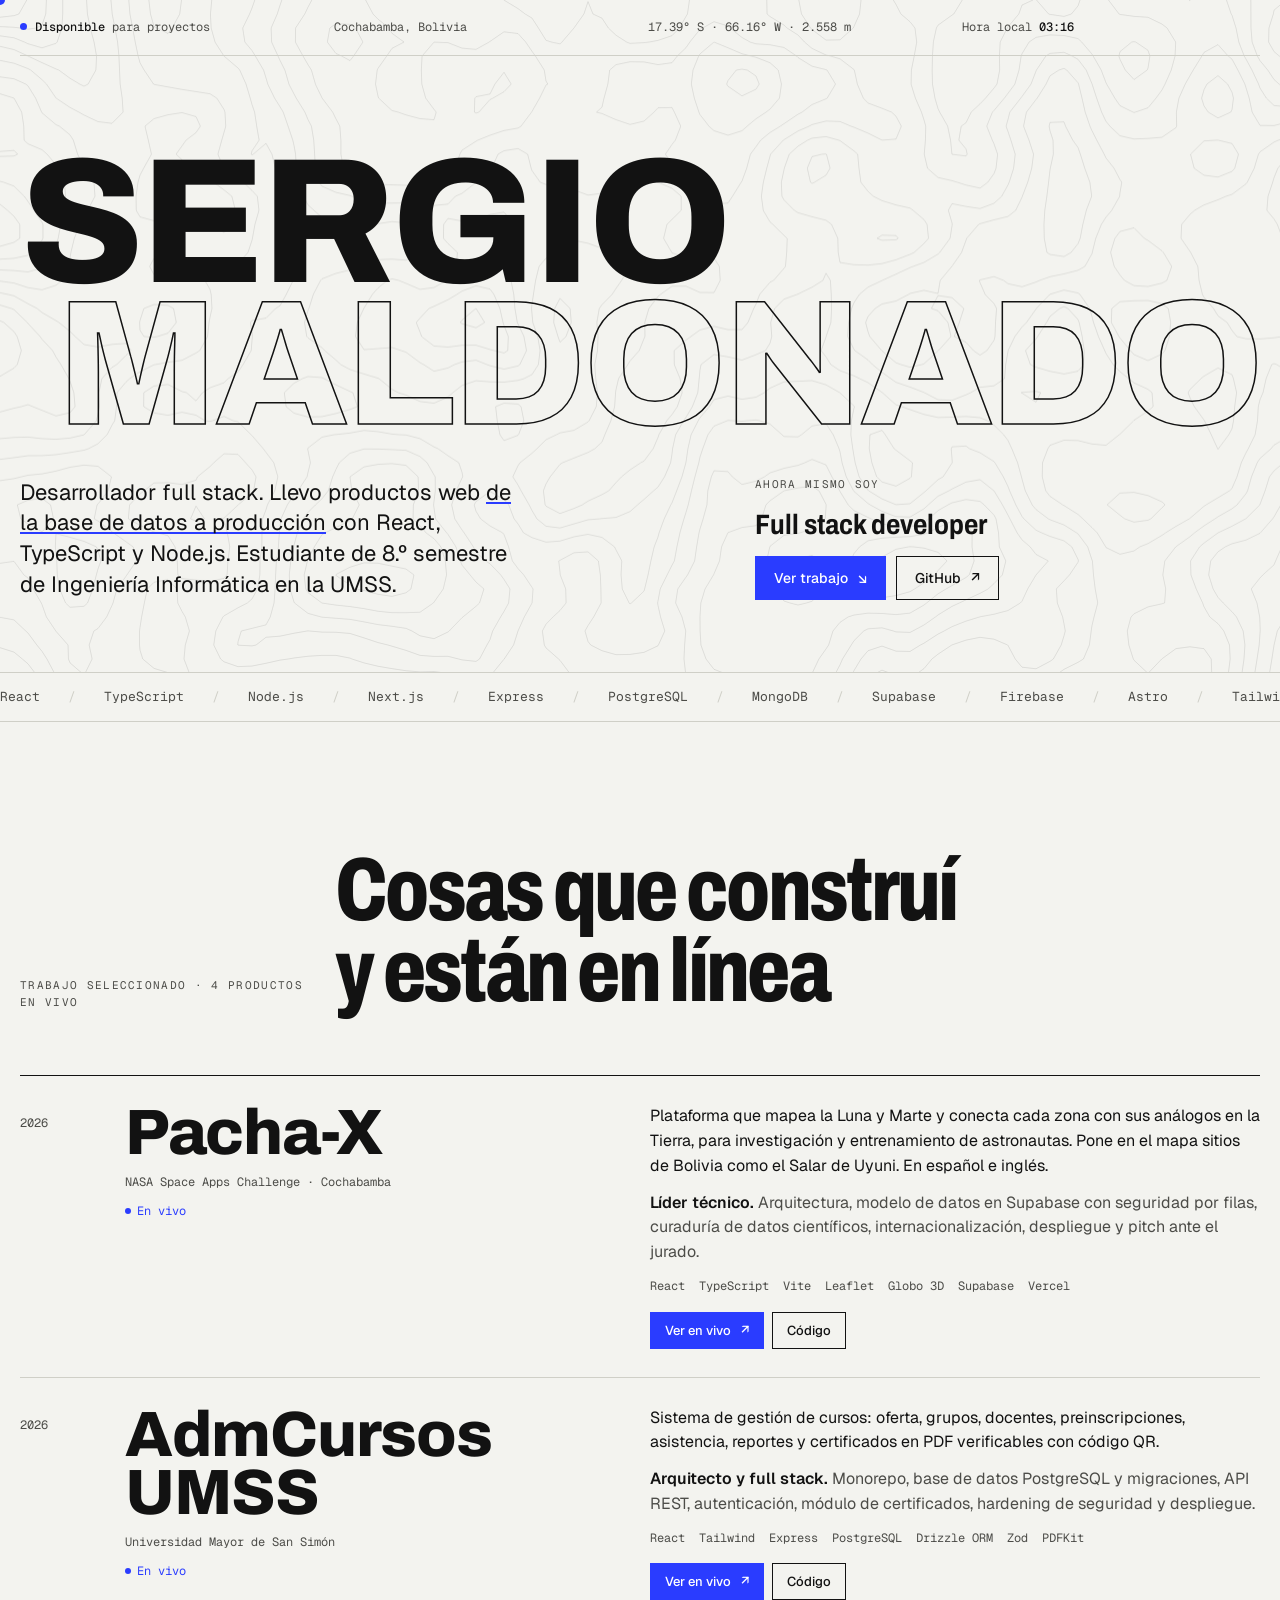
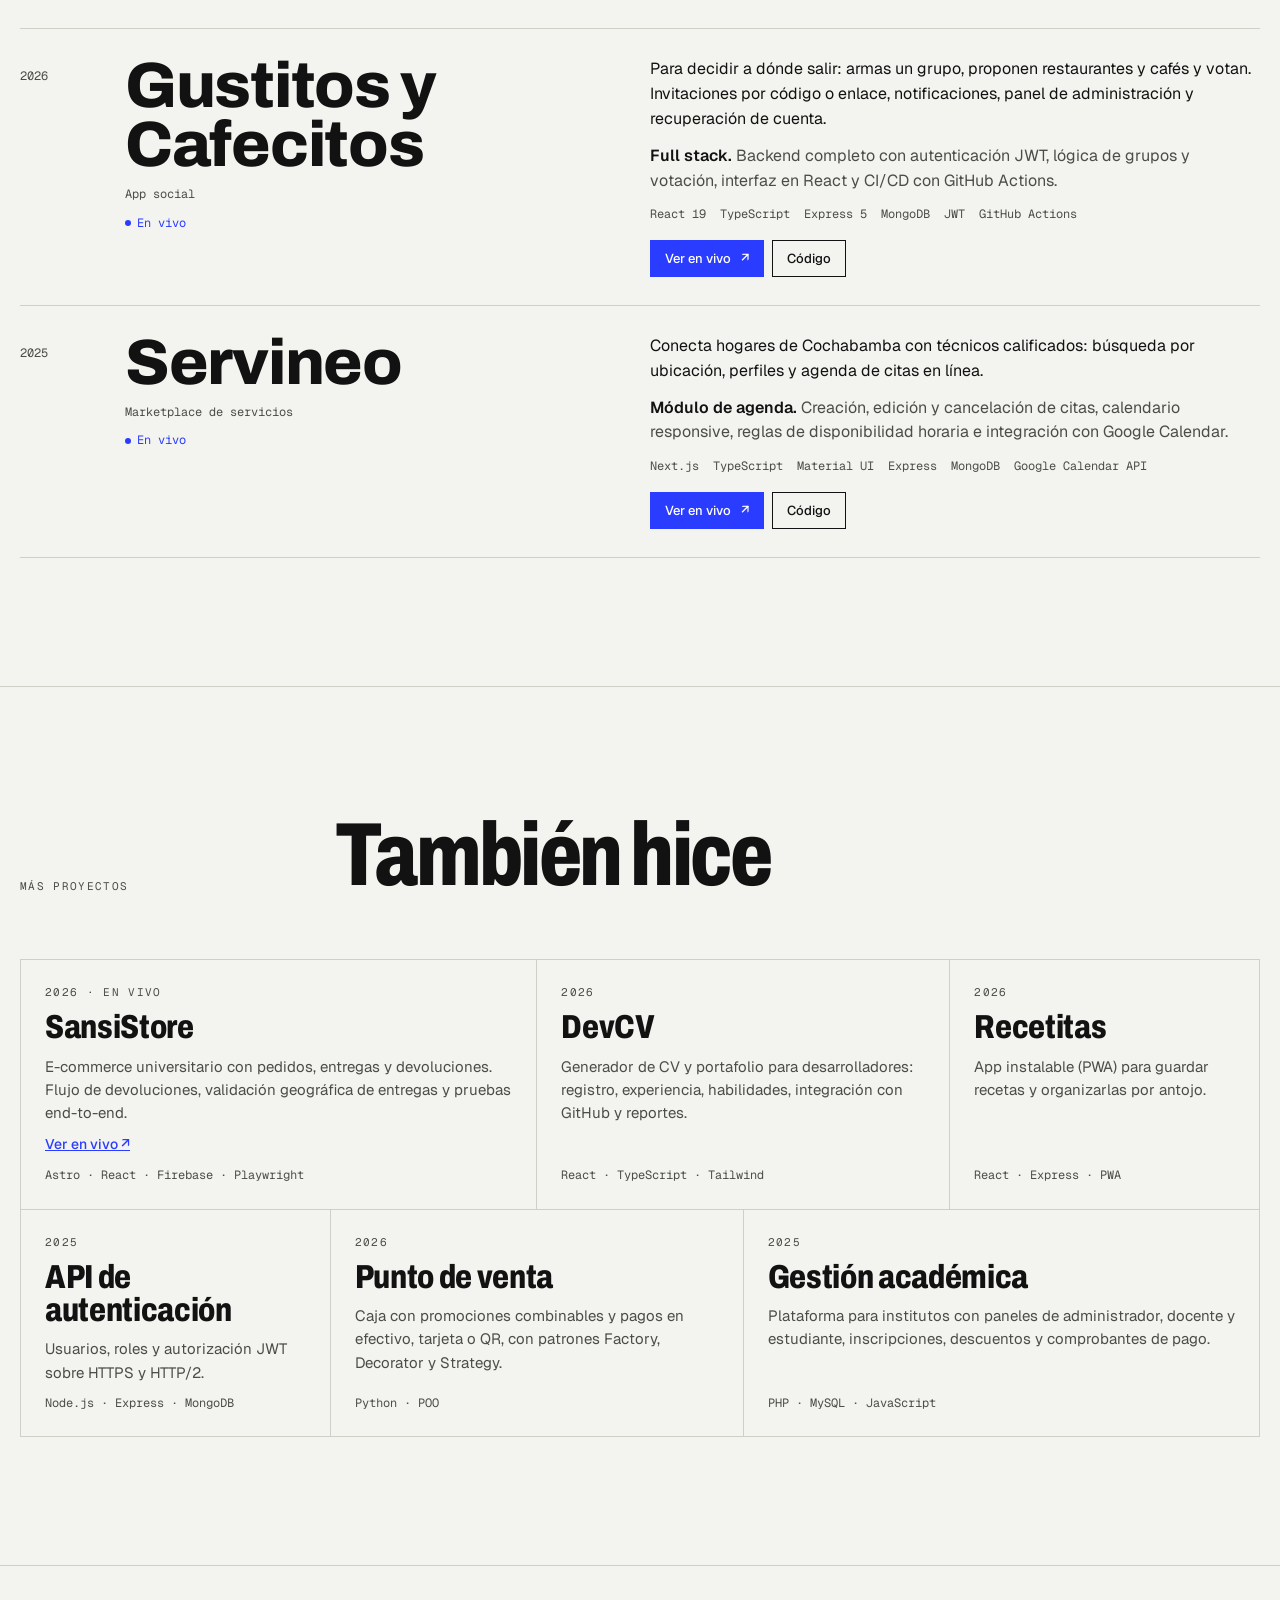
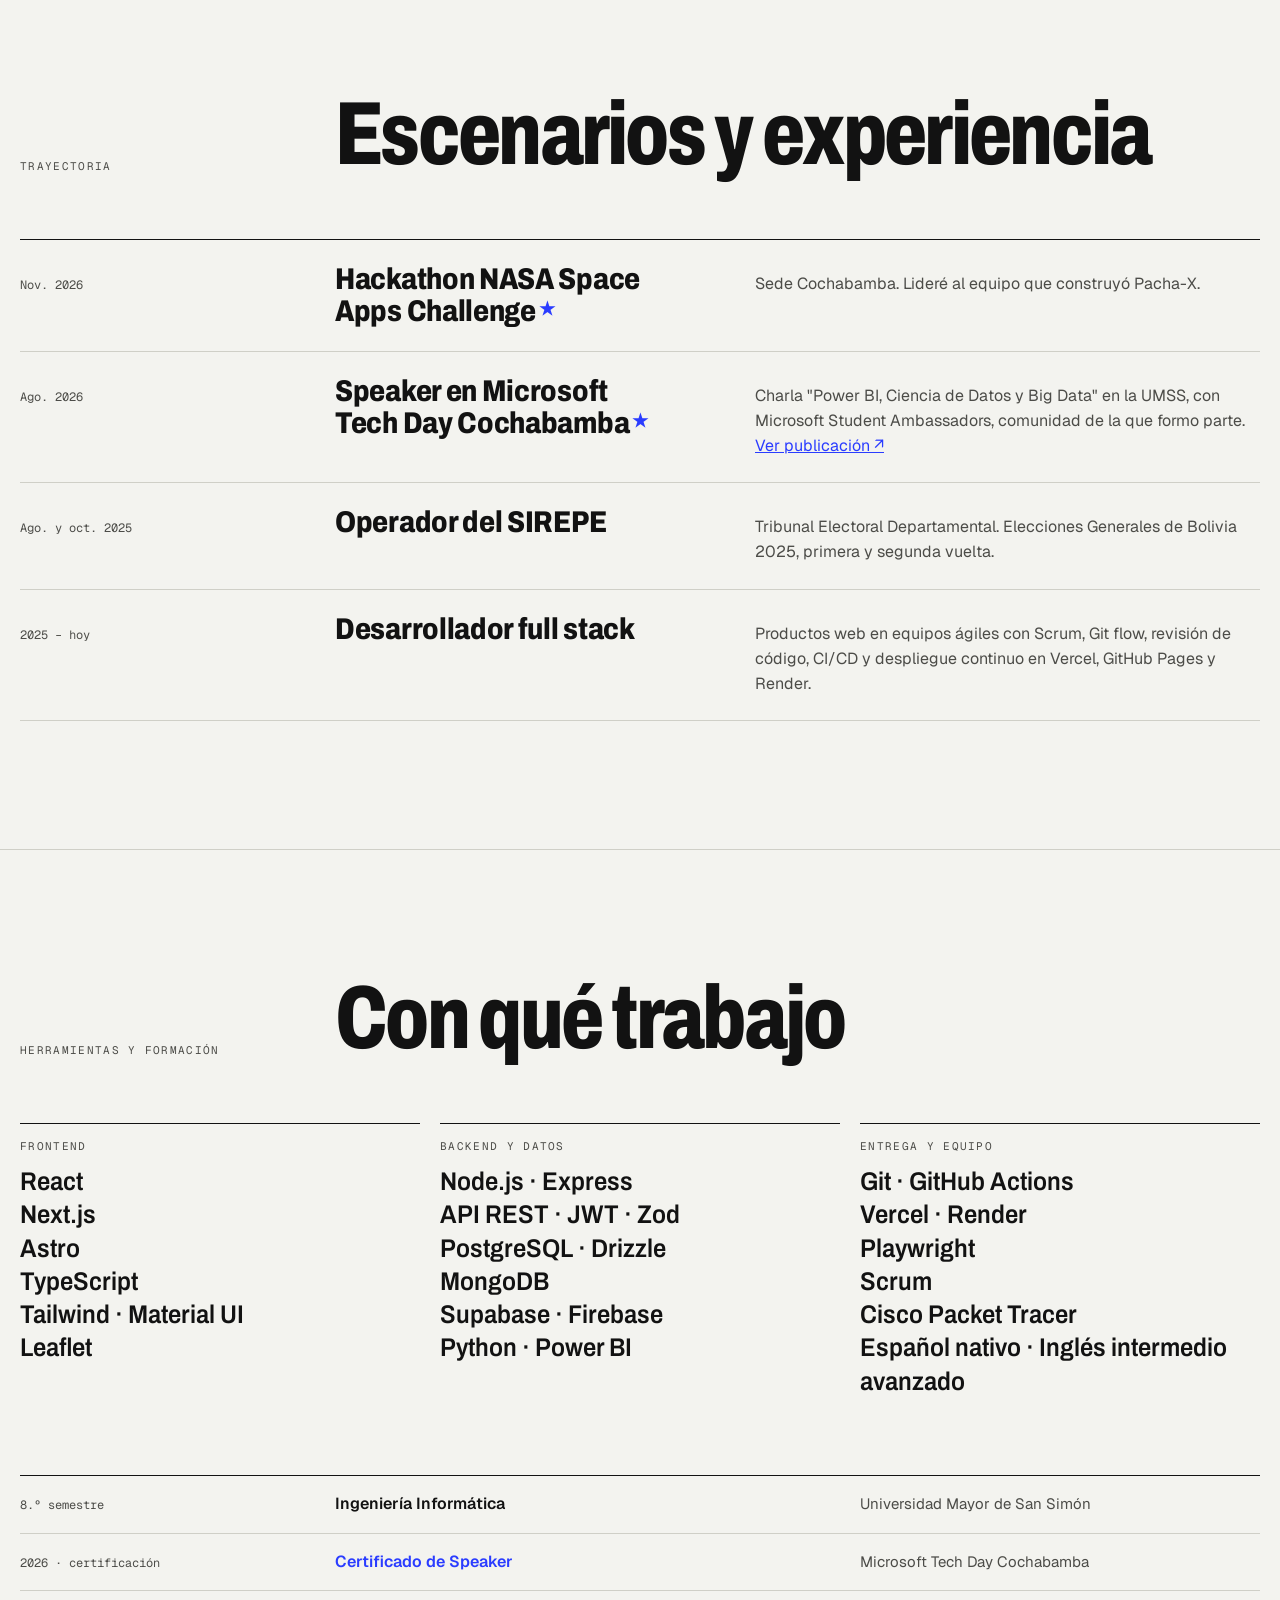
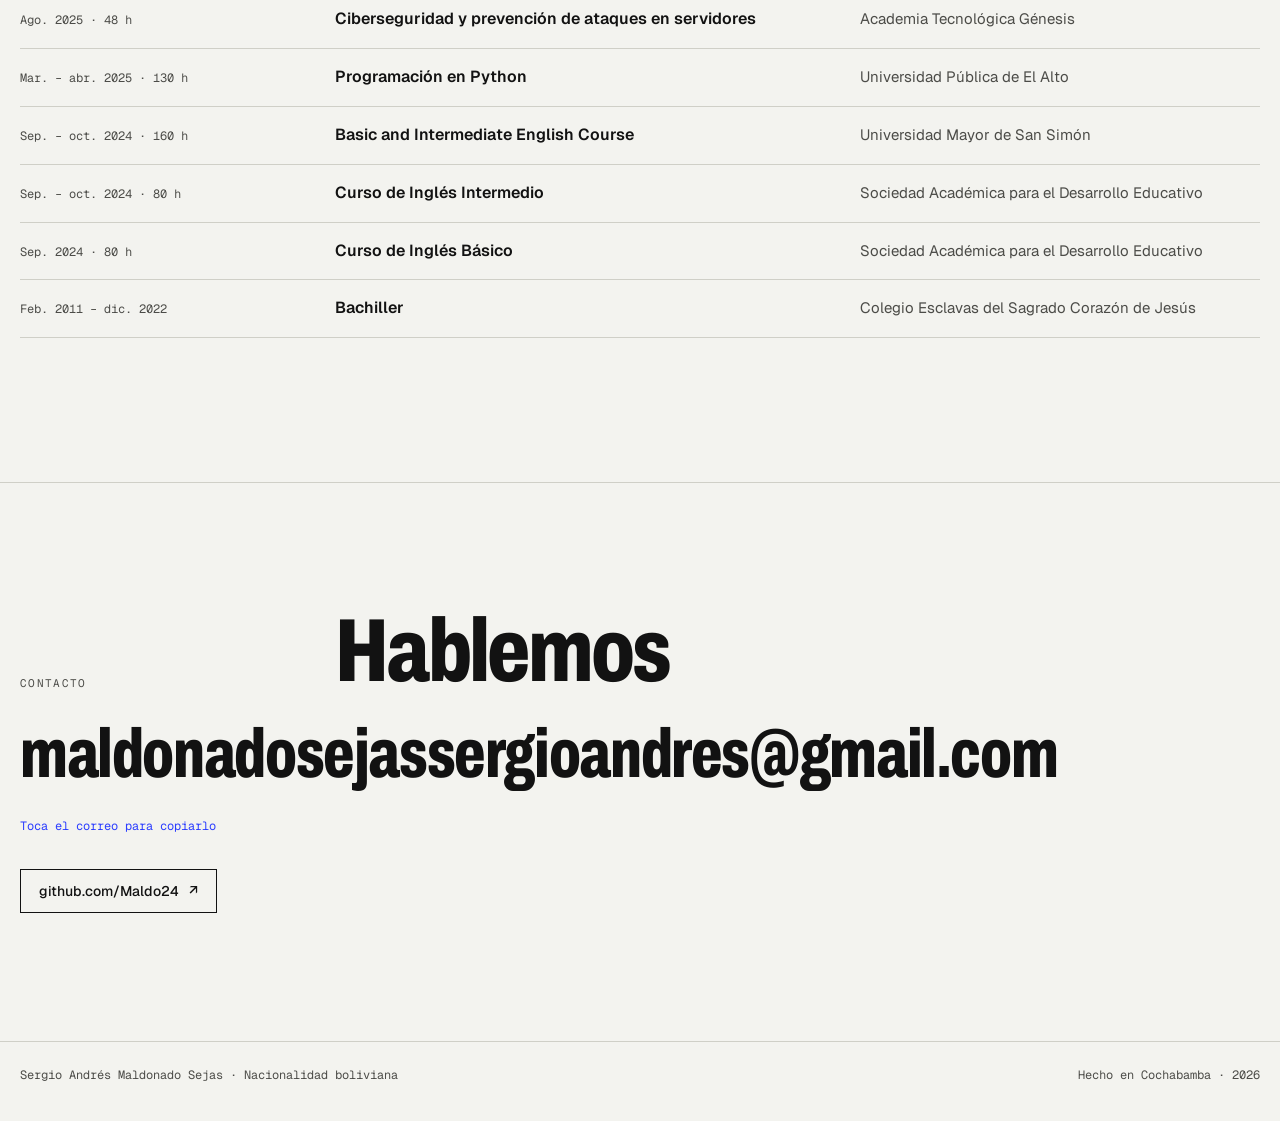
==== commit f4db4015: "fragmentacion" ====
--- a/index.html
+++ b/index.html
@@ -1,229 +1,38 @@
 <!doctype html>
 <html lang="es">
 <head>
-<meta charset="utf-8">
-<meta name="viewport" content="width=device-width, initial-scale=1, viewport-fit=cover">
-<title>Sergio Maldonado</title>
-<meta property="og:title" content="Sergio Maldonado · Full stack developer">
-<meta property="og:description" content="Desarrollador full stack en Cochabamba, Bolivia. Productos web con React, TypeScript y Node.js.">
-<link rel="icon" href="data:image/svg+xml,%3Csvg xmlns='http://www.w3.org/2000/svg' viewBox='0 0 64 64'%3E%3Crect width='64' height='64' fill='%23121212'/%3E%3Ctext x='50%25' y='56%25' text-anchor='middle' dominant-baseline='middle' font-family='Arial Black,Arial' font-weight='900' font-size='30' fill='%23f3f3ef'%3ESM%3C/text%3E%3C/svg%3E">
-<style>body{margin:0}img{max-width:100%}[hidden]{display:none!important}:root{padding-top:env(safe-area-inset-top,0px);padding-bottom:env(safe-area-inset-bottom,0px)}</style>
-<meta name="description" content="Sergio Maldonado, desarrollador full stack en Cochabamba, Bolivia.">
-<link rel="preconnect" href="https://fonts.googleapis.com">
-<link rel="preconnect" href="https://fonts.gstatic.com" crossorigin>
-<link rel="stylesheet" href="https://fonts.googleapis.com/css2?family=Archivo:wdth,wght@62..125,300..900&family=Geist:wght@400;500;600&family=Geist+Mono:wght@400;500&display=swap">
-<style>
-/* Layout: cuaderno topográfico. Fondo de curvas de nivel de los Andes generadas en canvas, nombre gigante
-   en tipografía de ancho variable que reacciona al cursor, índice editorial de proyectos con vista previa
-   flotante, todo en una retícula de 12 columnas con un solo acento (azul cobalto). */
-:root{
-  --paper:#f3f3ef;
-  --paper-2:#e9e9e3;
-  --ink:#121212;
-  --ink-2:#4c4c48;
-  --rule:#cfcfc7;
-  --contour:rgba(18,18,18,.09);
-  --accent:#2a3cff;
-  --accent-ink:#ffffff;
-  --font-display:"Archivo","Helvetica Neue",Arial,sans-serif;
-  --font-body:"Geist","Segoe UI",system-ui,sans-serif;
-  --font-mono:"Geist Mono",ui-monospace,Menlo,monospace;
-}
-@media (prefers-color-scheme: dark){
-  :root:not([data-theme="light"]){--paper:#0e0e0d;--paper-2:#161615;--ink:#efefe9;--ink-2:#a3a39b;--rule:#2b2b28;--contour:rgba(239,239,233,.07);--accent:#6f7cff;--accent-ink:#0e0e0d;color-scheme:dark}
-}
-:root[data-theme="dark"]{--paper:#0e0e0d;--paper-2:#161615;--ink:#efefe9;--ink-2:#a3a39b;--rule:#2b2b28;--contour:rgba(239,239,233,.07);--accent:#6f7cff;--accent-ink:#0e0e0d;color-scheme:dark}
+  <meta charset="utf-8">
+  <meta name="viewport" content="width=device-width, initial-scale=1, viewport-fit=cover">
+  <title>Sergio Maldonado · Full stack developer</title>
+  <meta name="description" content="Sergio Maldonado, desarrollador full stack en Cochabamba, Bolivia. Productos web con React, TypeScript y Node.js.">
+  <meta name="author" content="Sergio Andrés Maldonado Sejas">
+  <meta name="theme-color" content="#f3f3ef" media="(prefers-color-scheme: light)">
+  <meta name="theme-color" content="#0e0e0d" media="(prefers-color-scheme: dark)">
 
-*{box-sizing:border-box}
-html{scroll-behavior:smooth}
-body{background:var(--paper);color:var(--ink);font-family:var(--font-body);font-size:16px;line-height:1.55;overflow-x:hidden}
-.gut{padding-left:max(20px, env(safe-area-inset-left, 0px));padding-right:max(20px, env(safe-area-inset-right, 0px))}
-.wrap{max-width:1240px;margin:0 auto}
-a{color:inherit}
-::selection{background:var(--accent);color:var(--accent-ink)}
-a:focus-visible,button:focus-visible{outline:2px solid var(--accent);outline-offset:3px}
-h1,h2,h3{margin:0;font-family:var(--font-display);font-weight:800;text-wrap:balance}
-.mono{font-family:var(--font-mono);font-size:12px;letter-spacing:.02em}
-.k{font-family:var(--font-mono);font-size:11px;letter-spacing:.12em;text-transform:uppercase;color:var(--ink-2)}
+  <meta property="og:type" content="profile">
+  <meta property="og:locale" content="es_BO">
+  <meta property="og:title" content="Sergio Maldonado · Full stack developer">
+  <meta property="og:description" content="Desarrollador full stack en Cochabamba, Bolivia. Productos web con React, TypeScript y Node.js.">
 
-/* progreso de lectura */
-.progress{position:fixed;top:env(safe-area-inset-top,0px);left:0;height:2px;width:100%;background:var(--accent);transform-origin:0 50%;transform:scaleX(0);z-index:50}
+  <link rel="icon" href="assets/favicon.svg" type="image/svg+xml">
 
-/* barra superior */
-.hero .wrap.top{position:relative;z-index:2;display:grid;grid-template-columns:repeat(4,minmax(0,1fr));gap:16px;padding-block:18px;border-bottom:1px solid var(--rule)}
-.hero .top span{font-family:var(--font-mono);font-size:12px;color:var(--ink-2)}
-.top b{color:var(--ink);font-weight:500}
-.top .live::before{content:"";display:inline-block;width:7px;height:7px;border-radius:50%;background:var(--accent);margin-right:8px;vertical-align:1px}
+  <link rel="preconnect" href="https://fonts.googleapis.com">
+  <link rel="preconnect" href="https://fonts.gstatic.com" crossorigin>
+  <link rel="stylesheet" href="https://fonts.googleapis.com/css2?family=Archivo:wdth,wght@62..125,300..900&family=Geist:wght@400;500;600&family=Geist+Mono:wght@400;500&display=swap">
 
-/* HERO */
-.hero{position:relative;overflow:hidden;border-bottom:1px solid var(--rule)}
-#topo{position:absolute;inset:0;width:100%;height:100%;display:block;pointer-events:none}
-.hero .wrap{position:relative;padding-block:clamp(40px,8vw,96px) clamp(36px,6vw,72px);display:flex;flex-direction:column;gap:clamp(24px,4vw,40px)}
-.name{font-size:clamp(36px,calc((min(100vw,1280px) - 42px) / 6.95),178px);line-height:.8;letter-spacing:-.02em;text-transform:uppercase;font-variation-settings:"wdth" 100;user-select:none}
-.name .row{display:flex;flex-wrap:nowrap}
-.name .ch{display:inline-block;font-variation-settings:"wdth" var(--w,100),"wght" var(--g,800);transition:font-variation-settings .25s ease-out}
-.name .row:nth-child(2){justify-content:flex-end}
-.name .row:nth-child(2) .ch{color:transparent;-webkit-text-stroke:1.5px var(--ink)}
-.hero-grid{display:grid;grid-template-columns:repeat(12,minmax(0,1fr));gap:20px;align-items:end}
-.intro{grid-column:1 / span 6;font-size:clamp(18px,2vw,22px);line-height:1.4;margin:0;max-width:34ch}
-.intro em{font-style:normal;background:linear-gradient(var(--accent),var(--accent)) 0 92%/100% 2px no-repeat}
-.rotator{grid-column:8 / span 5;display:flex;flex-direction:column;gap:10px}
-.rot{position:relative;height:1.3em;overflow:hidden;font-family:var(--font-display);font-weight:700;font-size:clamp(20px,2.4vw,28px);font-variation-settings:"wdth" 85}
-.rot span{position:absolute;inset:0;transform:translateY(110%);transition:transform .6s cubic-bezier(.7,0,.2,1)}
-.rot span.on{transform:none}
-.rot span.out{transform:translateY(-110%)}
-.cta-row{display:flex;flex-wrap:wrap;gap:10px;margin-top:6px}
-.btn{position:relative;display:inline-flex;align-items:center;gap:10px;font:500 14px var(--font-body);padding:12px 18px;border:1px solid var(--ink);background:transparent;color:var(--ink);text-decoration:none;cursor:pointer;overflow:hidden;isolation:isolate}
-.btn::before{content:"";position:absolute;inset:0;background:var(--ink);transform:translateY(101%);transition:transform .35s cubic-bezier(.7,0,.2,1);z-index:-1}
-.btn:hover{color:var(--paper)}
-.btn:hover::before{transform:none}
-.btn.solid{background:var(--accent);border-color:var(--accent);color:var(--accent-ink)}
-.btn.solid::before{background:var(--ink)}
-.btn .arr{display:inline-block;transition:transform .35s cubic-bezier(.7,0,.2,1)}
-.btn:hover .arr{transform:translate(3px,-3px)}
+  <link rel="stylesheet" href="assets/css/tokens.css">
+  <link rel="stylesheet" href="assets/css/base.css">
+  <link rel="stylesheet" href="assets/css/components.css">
+  <link rel="stylesheet" href="assets/css/sections/hero.css">
+  <link rel="stylesheet" href="assets/css/sections/work.css">
+  <link rel="stylesheet" href="assets/css/sections/more.css">
+  <link rel="stylesheet" href="assets/css/sections/timeline.css">
+  <link rel="stylesheet" href="assets/css/sections/skills.css">
+  <link rel="stylesheet" href="assets/css/sections/contact.css">
 
-/* stack ticker */
-.ticker{border-bottom:1px solid var(--rule);overflow:hidden;padding-block:14px;background:var(--paper)}
-.ticker .t{display:flex;gap:28px;width:max-content;font-family:var(--font-mono);font-size:13px;color:var(--ink-2);white-space:nowrap}
-.ticker .t span::after{content:"/";margin-left:28px;color:var(--rule)}
-
-/* secciones */
-section{padding-block:clamp(72px,10vw,140px);border-bottom:1px solid var(--rule);overflow-x:clip}
-html{overflow-x:clip}
-.sec-head{display:grid;grid-template-columns:repeat(12,minmax(0,1fr));gap:20px;margin-bottom:clamp(36px,5vw,64px);align-items:end}
-.sec-head .k{grid-column:1 / span 3}
-.sec-head h2{grid-column:4 / span 9;font-size:clamp(40px,7vw,104px);line-height:.9;letter-spacing:-.03em;font-variation-settings:"wdth" 75}
-
-
-/* índice de proyectos */
-.index{list-style:none;margin:0;padding:0;border-top:1px solid var(--ink)}
-.p{position:relative;display:grid;grid-template-columns:repeat(12,minmax(0,1fr));gap:20px;padding-block:28px;border-bottom:1px solid var(--rule)}
-.p .yr{grid-column:1 / span 1;font-family:var(--font-mono);font-size:12px;color:var(--ink-2);padding-top:10px}
-.p .ttl{grid-column:2 / span 5;display:flex;flex-direction:column;gap:10px;min-width:0}
-.p h3{font-size:clamp(34px,5vw,68px);line-height:.92;letter-spacing:-.02em;font-variation-settings:"wdth" 100;transition:font-variation-settings .45s cubic-bezier(.7,0,.2,1),color .3s}
-.p:hover h3{font-variation-settings:"wdth" 125;color:var(--accent)}
-.p .where{font-family:var(--font-mono);font-size:12px;color:var(--ink-2)}
-.p .live{display:inline-flex;align-items:center;gap:6px;font-family:var(--font-mono);font-size:12px;color:var(--accent)}
-.p .live::before{content:"";width:6px;height:6px;border-radius:50%;background:currentColor}
-.p .txt{grid-column:7 / span 6;display:flex;flex-direction:column;gap:12px;min-width:0}
-.p .txt p{margin:0}
-.p .role{color:var(--ink-2)}
-.p .role b{color:var(--ink);font-weight:600}
-.tags{display:flex;flex-wrap:wrap;gap:4px 14px;font-family:var(--font-mono);font-size:12px;color:var(--ink-2)}
-.links{display:flex;flex-wrap:wrap;gap:8px;margin-top:4px}
-.links .btn{padding:9px 14px;font-size:13px}
-
-/* vista previa flotante */
-.preview{position:fixed;left:0;top:0;width:300px;height:200px;pointer-events:none;z-index:40;opacity:0;transform:translate(-50%,-50%) scale(.85);transition:opacity .25s, transform .35s cubic-bezier(.2,.8,.2,1);border:1px solid var(--ink);background:var(--paper-2);overflow:hidden}
-.preview.show{opacity:1;transform:translate(-50%,-50%) scale(1)}
-.preview .pv{position:absolute;inset:0;display:none}
-.preview .pv.on{display:block}
-/* artes de vista previa (y versión inline en móvil) */
-.art{position:relative;width:100%;height:100%;background:var(--paper-2);overflow:hidden}
-.art-space .m1{position:absolute;width:44%;aspect-ratio:1;left:12%;top:14%;border-radius:50%;background:radial-gradient(circle at 35% 30%,var(--paper),var(--rule) 60%,var(--ink-2));}
-.art-space .m2{position:absolute;width:24%;aspect-ratio:1;right:14%;bottom:12%;border-radius:50%;background:var(--accent)}
-.art-space .orb{position:absolute;inset:10% 6%;border:1px dashed var(--ink-2);border-radius:50%;transform:rotate(-14deg)}
-.art-space .lb{position:absolute;left:50%;top:56%;font-family:var(--font-mono);font-size:10px;background:var(--ink);color:var(--paper);padding:3px 6px}
-.art-cert{display:grid;place-items:center}
-.art-cert .c{width:70%;aspect-ratio:1.414;background:var(--paper);border:1px solid var(--ink);padding:10px;display:grid;grid-template-columns:1fr auto;gap:6px;transform:rotate(-4deg)}
-.art-cert .c i{display:block;height:4px;background:var(--rule);margin-bottom:6px}
-.art-cert .c b{font-family:var(--font-display);font-size:11px;font-variation-settings:"wdth" 125;display:block;margin-bottom:8px}
-.art-cert .q{width:38px;height:38px;align-self:end;background:
-  conic-gradient(var(--ink) 25%,transparent 0 50%,var(--ink) 0 75%,transparent 0) 0 0/8px 8px;outline:3px solid var(--ink);outline-offset:-3px}
-.art-vote{display:flex;flex-direction:column;justify-content:center;gap:12px;padding:22px 26px}
-.art-vote .o{font-family:var(--font-mono);font-size:11px;display:flex;flex-direction:column;gap:4px}
-.art-vote .o i{display:block;height:8px;background:var(--ink)}
-.art-vote .o.w i{background:var(--accent)}
-.art-cal{display:grid;grid-template-columns:repeat(7,1fr);gap:4px;padding:18px 22px;align-content:center}
-.art-cal span{aspect-ratio:1;border:1px solid var(--rule)}
-.art-cal span.a{background:var(--ink);border-color:var(--ink)}
-.art-cal span.s{background:var(--accent);border-color:var(--accent)}
-.p .inline-art{display:none}
-
-/* otros: retícula tipo bento */
-.bento{display:grid;grid-template-columns:repeat(12,minmax(0,1fr));gap:1px;background:var(--rule);border:1px solid var(--rule)}
-.cell{background:var(--paper);padding:24px;display:flex;flex-direction:column;gap:10px;min-width:0;transition:background .3s,color .3s}
-.cell:hover{background:var(--ink);color:var(--paper)}
-.cell:hover .k,.cell:hover p,.cell:hover .st{color:var(--paper)}
-.cell h3{font-size:clamp(24px,2.6vw,34px);letter-spacing:-.01em;font-variation-settings:"wdth" 80;line-height:1}
-.cell p{margin:0;color:var(--ink-2);font-size:15px}
-.cell .st{font-family:var(--font-mono);font-size:12px;color:var(--ink-2);margin-top:auto}
-.cell a{color:var(--accent);font-weight:500;font-size:14px}
-.c-a{grid-column:span 5}.c-b{grid-column:span 4}.c-c{grid-column:span 3}
-.c-d{grid-column:span 3}.c-e{grid-column:span 4}.c-f{grid-column:span 5}
-
-/* trayectoria */
-.log{list-style:none;margin:0;padding:0;border-top:1px solid var(--ink)}
-.log li{display:grid;grid-template-columns:repeat(12,minmax(0,1fr));gap:20px;padding-block:24px;border-bottom:1px solid var(--rule);align-items:baseline}
-.log .d{grid-column:1 / span 3;font-family:var(--font-mono);font-size:12px;color:var(--ink-2)}
-.log h3{grid-column:4 / span 4;font-size:clamp(22px,2.4vw,30px);letter-spacing:-.01em;font-variation-settings:"wdth" 85;line-height:1.05}
-.log p{grid-column:8 / span 5;margin:0;color:var(--ink-2)}
-.log p a{color:var(--accent)}
-.log li.star h3::after{content:" ★";color:var(--accent);font-size:.6em;vertical-align:.3em}
-
-/* habilidades */
-.skills{display:grid;grid-template-columns:repeat(12,minmax(0,1fr));gap:20px}
-.sk{grid-column:span 4;border-top:1px solid var(--ink);padding-top:14px;display:flex;flex-direction:column;gap:10px}
-.sk ul{list-style:none;margin:0;padding:0;display:flex;flex-direction:column}
-.sk li{font-family:var(--font-display);font-size:clamp(20px,2vw,26px);font-weight:600;font-variation-settings:"wdth" 90;line-height:1.3;transition:transform .3s,color .3s;cursor:default}
-.sk li:hover{transform:translateX(8px);color:var(--accent)}
-.edu{margin-top:clamp(48px,6vw,80px);list-style:none;padding:0;border-top:1px solid var(--ink)}
-.edu li{display:grid;grid-template-columns:repeat(12,minmax(0,1fr));gap:20px;padding-block:16px;border-bottom:1px solid var(--rule);align-items:baseline}
-.edu .d{grid-column:1 / span 3;font-family:var(--font-mono);font-size:12px;color:var(--ink-2)}
-.edu b{grid-column:4 / span 5;font-weight:600}
-.edu span.s{grid-column:9 / span 4;color:var(--ink-2);font-size:15px}
-.edu li.hl b{color:var(--accent)}
-
-/* contacto */
-.contact .wrap{display:flex;flex-direction:column;gap:28px}
-.big-mail{font-family:var(--font-display);font-weight:800;font-size:clamp(22px,5.4vw,78px);line-height:1;letter-spacing:-.02em;word-break:break-all;font-variation-settings:"wdth" 70;cursor:pointer;background:none;border:0;padding:0;color:var(--ink);text-align:left;transition:font-variation-settings .5s cubic-bezier(.7,0,.2,1),color .3s}
-.big-mail:hover{font-variation-settings:"wdth" 100;color:var(--accent)}
-.copied{font-family:var(--font-mono);font-size:12px;color:var(--accent);min-height:1.2em}
-footer{padding-block:24px 36px}
-footer .wrap{display:flex;flex-wrap:wrap;justify-content:space-between;gap:12px;font-family:var(--font-mono);font-size:12px;color:var(--ink-2)}
-
-/* cursor propio */
-.cursor{position:fixed;left:0;top:0;width:10px;height:10px;border-radius:50%;background:var(--accent);pointer-events:none;z-index:60;transform:translate(-50%,-50%);transition:width .25s,height .25s,background .25s;mix-blend-mode:normal;display:none}
-.cursor.big{width:54px;height:54px;background:transparent;border:1.5px solid var(--accent)}
-@media (hover:hover) and (pointer:fine){.cursor{display:block}}
-
-@media (max-width:900px){
-  .hero .wrap.top{grid-template-columns:repeat(2,minmax(0,1fr))}
-  .intro{grid-column:1 / -1}
-  .rotator{grid-column:1 / -1}
-  .sec-head .k,.sec-head h2{grid-column:1 / -1}
-  .p .yr{grid-column:1 / -1;padding-top:0}
-  .p .ttl,.p .txt{grid-column:1 / -1}
-  .p .inline-art{display:block;grid-column:1 / -1;height:180px;border:1px solid var(--rule)}
-  .c-a,.c-b,.c-c,.c-d,.c-e,.c-f{grid-column:span 6}
-  .log .d{grid-column:1 / -1}.log h3{grid-column:1 / -1}.log p{grid-column:1 / -1}
-  .log li{gap:6px}
-  .sk{grid-column:span 6}
-  .edu .d,.edu b,.edu span.s{grid-column:1 / -1}
-  .edu li{gap:2px}
-}
-@media (max-width:560px){
-  .c-a,.c-b,.c-c,.c-d,.c-e,.c-f,.sk{grid-column:1 / -1}
-  .hero .top span:nth-child(n+3){display:none}
-  .name .row:nth-child(2) .ch{-webkit-text-stroke:1px var(--ink)}
-}
-@media (prefers-reduced-motion:no-preference){
-  .ticker .t{animation:tick 45s linear infinite}
-  @keyframes tick{to{transform:translateX(-50%)}}
-  .name .row{animation:up 1s cubic-bezier(.2,.8,.2,1) both}
-  .name .row:nth-child(2){animation-delay:.1s}
-  @keyframes up{from{transform:translateY(18%)}to{transform:none}}
-  @supports (animation-timeline: view()){
-    .reveal{animation:slidein linear both;animation-timeline:view();animation-range:entry 0% cover 35%}
-    @keyframes slidein{from{transform:translateX(8%);letter-spacing:.02em}to{transform:none}}
-    .progress{animation:grow linear both;animation-timeline:scroll(root)}
-    @keyframes grow{to{transform:scaleX(1)}}
-  }
-}
-</style>
+  <script type="module" src="assets/js/main.js"></script>
 </head>
 <body>
-
 <div class="progress" aria-hidden="true"></div>
 <div class="cursor" aria-hidden="true"></div>
 
@@ -287,7 +96,7 @@
       <li class="p" data-pv="2">
         <span class="yr">2026</span>
         <div class="ttl"><h3>Gustitos y Cafecitos</h3><span class="where">App social</span><span class="live">En vivo</span></div>
-        <div class="inline-art art art-vote" aria-hidden="true"><div class="o w">Cafecito del centro<i style="width:82%"></i></div><div class="o">Salteñería<i style="width:50%"></i></div><div class="o">Pizzería<i style="width:24%"></i></div></div>
+        <div class="inline-art art art-vote" aria-hidden="true"><div class="o w">Cafecito del centro<i style="--v:82%"></i></div><div class="o">Salteñería<i style="--v:50%"></i></div><div class="o">Pizzería<i style="--v:24%"></i></div></div>
         <div class="txt">
           <p>Para decidir a dónde salir: armas un grupo, proponen restaurantes y cafés y votan. Invitaciones por código o enlace, notificaciones, panel de administración y recuperación de cuenta.</p>
           <p class="role"><b>Full stack.</b> Backend completo con autenticación JWT, lógica de grupos y votación, interfaz en React y CI/CD con GitHub Actions.</p>
@@ -310,12 +119,7 @@
   </div>
 </section>
 
-<div class="preview" aria-hidden="true">
-  <div class="pv art art-space"><div class="orb"></div><div class="m1"></div><div class="m2"></div><span class="lb">Uyuni ↔ Marte</span></div>
-  <div class="pv art art-cert"><div class="c"><div><b>CERTIFICADO</b><i></i><i style="width:70%"></i><i style="width:85%"></i></div><div class="q"></div></div></div>
-  <div class="pv art art-vote"><div class="o w">Cafecito del centro<i style="width:82%"></i></div><div class="o">Salteñería<i style="width:50%"></i></div><div class="o">Pizzería<i style="width:24%"></i></div></div>
-  <div class="pv art art-cal" data-cal></div>
-</div>
+<div class="preview" aria-hidden="true"></div>
 
 <section class="gut" aria-labelledby="h-more">
   <div class="wrap">
@@ -366,8 +170,8 @@
 
 <section class="gut contact" aria-labelledby="h-c">
   <div class="wrap">
-    <div class="sec-head" style="margin-bottom:0"><span class="k">Contacto</span><h2 id="h-c" class="reveal">Hablemos</h2></div>
-    <button class="big-mail" id="mail" type="button" data-hover aria-label="Copiar correo maldonadosejassergioandres@gmail.com">maldonadosejassergioandres@gmail.com</button>
+    <div class="sec-head"><span class="k">Contacto</span><h2 id="h-c" class="reveal">Hablemos</h2></div>
+    <button class="big-mail" id="mail" type="button" data-email="maldonadosejassergioandres@gmail.com" data-hover aria-label="Copiar correo maldonadosejassergioandres@gmail.com">maldonadosejassergioandres@gmail.com</button>
     <span class="copied" id="copied" aria-live="polite">Toca el correo para copiarlo</span>
     <div class="cta-row"><a class="btn" href="https://github.com/Maldo24" target="_blank" rel="noopener" data-hover>github.com/Maldo24 <span class="arr">↗</span></a></div>
   </div>
@@ -376,104 +180,5 @@
 
 <footer class="gut"><div class="wrap"><span>Sergio Andrés Maldonado Sejas · Nacionalidad boliviana</span><span>Hecho en Cochabamba · 2026</span></div></footer>
 
-<script>
-(function(){
-  var reduce=window.matchMedia&&matchMedia('(prefers-reduced-motion: reduce)').matches;
-  var fine=window.matchMedia&&matchMedia('(hover: hover) and (pointer: fine)').matches;
-
-  // Reloj de Bolivia (UTC-4)
-  var clock=document.getElementById('clock');
-  function tickClock(){try{clock.textContent=new Intl.DateTimeFormat('es-BO',{hour:'2-digit',minute:'2-digit',hour12:false,timeZone:'America/La_Paz'}).format(new Date());}catch(e){clock.textContent='';}}
-  tickClock();setInterval(tickClock,15000);
-
-  // Partir el nombre en letras
-  var chars=[];
-  document.querySelectorAll('[data-split]').forEach(function(row){
-    var t=row.textContent;row.textContent='';
-    t.split('').forEach(function(c){var s=document.createElement('span');s.className='ch';s.textContent=c;s.setAttribute('aria-hidden','true');row.appendChild(s);chars.push(s);});
-  });
-  // Ancho de letra según cercanía al cursor
-  if(fine&&!reduce){
-    var hero=document.querySelector('.hero');
-    hero.addEventListener('pointermove',function(e){
-      chars.forEach(function(c){var r=c.getBoundingClientRect();var cx=r.left+r.width/2,cy=r.top+r.height/2;
-        var d=Math.hypot(e.clientX-cx,(e.clientY-cy)*1.4);var f=Math.max(0,1-d/380);
-        c.style.setProperty('--w',(100-28*f).toFixed(1));c.style.setProperty('--g',(800+100*f).toFixed(0));});
-    });
-    hero.addEventListener('pointerleave',function(){chars.forEach(function(c){c.style.setProperty('--w',100);c.style.setProperty('--g',800);});});
-  }
-
-  // Rotador de roles
-  var rot=document.getElementById('rot').children,ri=0;
-  if(!reduce){setInterval(function(){var cur=rot[ri];cur.classList.remove('on');cur.classList.add('out');
-    ri=(ri+1)%rot.length;var nx=rot[ri];nx.classList.remove('out');void nx.offsetWidth;nx.classList.add('on');
-    setTimeout(function(){cur.classList.remove('out');},650);},2600);}
-
-  // Ticker infinito
-  var tk=document.getElementById('tick');tk.innerHTML+=tk.innerHTML;
-
-  // Calendarios decorativos
-  document.querySelectorAll('[data-cal]').forEach(function(el){var h='';for(var d=0;d<28;d++){var c=[3,8,10,15,22,24].indexOf(d)>-1?'a':(d===16?'s':'');h+='<span class="'+c+'"></span>';}el.innerHTML=h;});
-
-  // Copiar correo
-  var mail=document.getElementById('mail'),cp=document.getElementById('copied'),M='maldonadosejassergioandres@gmail.com';
-  mail.addEventListener('click',function(){
-    function ok(){cp.textContent='Correo copiado';}
-    function fb(){var r=document.createRange();r.selectNodeContents(mail);var s=getSelection();s.removeAllRanges();s.addRange(r);cp.textContent='Seleccionado: copia con Ctrl+C';}
-    try{navigator.clipboard.writeText(M).then(ok,fb);}catch(e){fb();}
-  });
-
-  // Cursor propio y vista previa flotante
-  if(fine){
-    var cur=document.querySelector('.cursor'),pv=document.querySelector('.preview'),pvs=pv.querySelectorAll('.pv');
-    var x=innerWidth/2,y=innerHeight/2,cx=x,cy=y,px=x,py=y;
-    addEventListener('pointermove',function(e){x=e.clientX;y=e.clientY;});
-    (function loop(){cx+=(x-cx)*(reduce?1:.35);cy+=(y-cy)*(reduce?1:.35);px+=(x-px)*(reduce?1:.12);py+=(y-py)*(reduce?1:.12);
-      cur.style.transform='translate('+cx+'px,'+cy+'px) translate(-50%,-50%)';
-      pv.style.left=(px+190)+'px';pv.style.top=py+'px';requestAnimationFrame(loop);})();
-    document.querySelectorAll('[data-hover], a, button').forEach(function(a){a.addEventListener('pointerenter',function(){cur.classList.add('big');});a.addEventListener('pointerleave',function(){cur.classList.remove('big');});});
-    document.querySelectorAll('.p').forEach(function(p){
-      p.addEventListener('pointerenter',function(){var i=+p.dataset.pv;pvs.forEach(function(v,k){v.classList.toggle('on',k===i);});if(innerWidth>900)pv.classList.add('show');});
-      p.addEventListener('pointerleave',function(){pv.classList.remove('show');});
-    });
-  }
-
-  // Curvas de nivel (ruido de valor + marching squares)
-  var cv=document.getElementById('topo'),ctx=cv.getContext('2d');
-  function hash(i,j){var s=Math.sin(i*127.1+j*311.7)*43758.5453;return s-Math.floor(s);}
-  function noise(x,y){var i=Math.floor(x),j=Math.floor(y),fx=x-i,fy=y-j;var u=fx*fx*(3-2*fx),v=fy*fy*(3-2*fy);
-    var a=hash(i,j),b=hash(i+1,j),c=hash(i,j+1),d=hash(i+1,j+1);return a+(b-a)*u+(c-a)*v+(a-b-c+d)*u*v;}
-  function field(x,y,t){return noise(x*.9+t,y*.9)*.6+noise(x*2.1,y*2.1-t*.5)*.3+noise(x*4.3,y*4.3)*.1;}
-  var W,H,dpr=Math.min(devicePixelRatio||1,2),t=0,last=0;
-  function size(){var r=cv.getBoundingClientRect();W=r.width;H=r.height;cv.width=W*dpr;cv.height=H*dpr;ctx.setTransform(dpr,0,0,dpr,0,0);}
-  function draw(){
-    var col=getComputedStyle(document.documentElement).getPropertyValue('--contour').trim()||'rgba(0,0,0,.08)';
-    ctx.clearRect(0,0,W,H);ctx.strokeStyle=col;ctx.lineWidth=1;
-    var step=Math.max(14,Math.round(W/90)),cols=Math.ceil(W/step)+1,rows=Math.ceil(H/step)+1,sc=1/170,g=[];
-    for(var j=0;j<rows;j++){g[j]=[];for(var i=0;i<cols;i++)g[j][i]=field(i*step*sc,j*step*sc,t);}
-    ctx.beginPath();
-    for(var L=1;L<14;L++){var lv=L/14;
-      for(var j2=0;j2<rows-1;j2++)for(var i2=0;i2<cols-1;i2++){
-        var a=g[j2][i2],b=g[j2][i2+1],c=g[j2+1][i2+1],d=g[j2+1][i2],k=(a>lv?8:0)|(b>lv?4:0)|(c>lv?2:0)|(d>lv?1:0);
-        if(k===0||k===15)continue;var X=i2*step,Y=j2*step;
-        function lp(p,q){return (lv-p)/(q-p);}
-        var top=[X+step*lp(a,b),Y],rgt=[X+step,Y+step*lp(b,c)],bot=[X+step*lp(d,c),Y+step],lft=[X,Y+step*lp(a,d)];
-        var segs={1:[lft,bot],2:[bot,rgt],3:[lft,rgt],4:[top,rgt],5:[lft,top,bot,rgt],6:[top,bot],7:[lft,top],8:[lft,top],9:[top,bot],10:[top,rgt,lft,bot],11:[top,rgt],12:[lft,rgt],13:[bot,rgt],14:[lft,bot]}[k];
-        for(var s=0;s<segs.length;s+=2){ctx.moveTo(segs[s][0],segs[s][1]);ctx.lineTo(segs[s+1][0],segs[s+1][1]);}
-      }}
-    ctx.stroke();
-  }
-  function anim(ts){if(ts-last>80){t+=.004;draw();last=ts;}requestAnimationFrame(anim);}
-  size();draw();addEventListener('resize',function(){size();draw();});
-  if(!reduce)requestAnimationFrame(anim);
-
-  // Progreso de lectura sin scroll-timeline
-  if(!CSS.supports||!CSS.supports('animation-timeline: scroll()')){
-    var pr=document.querySelector('.progress');
-    addEventListener('scroll',function(){var h=document.documentElement;pr.style.transform='scaleX('+(h.scrollTop/(h.scrollHeight-h.clientHeight||1))+')';},{passive:true});
-  }
-})();
-</script>
-
 </body>
 </html>
--- a/assets/css/tokens.css
+++ b/assets/css/tokens.css
@@ -0,0 +1,48 @@
+/* Tokens de diseño: colores, tipografías y tema claro/oscuro.
+   Concepto: cuaderno topográfico con un solo acento (azul cobalto). */
+
+:root {
+  --paper: #f3f3ef;
+  --paper-2: #e9e9e3;
+  --ink: #121212;
+  --ink-2: #4c4c48;
+  --rule: #cfcfc7;
+  --contour: rgba(18, 18, 18, .09);
+  --accent: #2a3cff;
+  --accent-ink: #ffffff;
+
+  --font-display: "Archivo", "Helvetica Neue", Arial, sans-serif;
+  --font-body: "Geist", "Segoe UI", system-ui, sans-serif;
+  --font-mono: "Geist Mono", ui-monospace, Menlo, monospace;
+
+  --ease-out: cubic-bezier(.2, .8, .2, 1);
+  --ease-io: cubic-bezier(.7, 0, .2, 1);
+  --max-width: 1240px;
+  --grid-gap: 20px;
+}
+
+@media (prefers-color-scheme: dark) {
+  :root:not([data-theme="light"]) {
+    --paper: #0e0e0d;
+    --paper-2: #161615;
+    --ink: #efefe9;
+    --ink-2: #a3a39b;
+    --rule: #2b2b28;
+    --contour: rgba(239, 239, 233, .07);
+    --accent: #6f7cff;
+    --accent-ink: #0e0e0d;
+    color-scheme: dark;
+  }
+}
+
+:root[data-theme="dark"] {
+  --paper: #0e0e0d;
+  --paper-2: #161615;
+  --ink: #efefe9;
+  --ink-2: #a3a39b;
+  --rule: #2b2b28;
+  --contour: rgba(239, 239, 233, .07);
+  --accent: #6f7cff;
+  --accent-ink: #0e0e0d;
+  color-scheme: dark;
+}
--- a/assets/css/base.css
+++ b/assets/css/base.css
@@ -0,0 +1,101 @@
+/* Reset, tipografía base y primitivas de layout (contenedores, retícula, cabeceras de sección). */
+
+*, *::before, *::after { box-sizing: border-box; }
+
+html {
+  scroll-behavior: smooth;
+  overflow-x: clip;
+}
+
+:root {
+  padding-top: env(safe-area-inset-top, 0px);
+  padding-bottom: env(safe-area-inset-bottom, 0px);
+}
+
+body {
+  margin: 0;
+  background: var(--paper);
+  color: var(--ink);
+  font-family: var(--font-body);
+  font-size: 16px;
+  line-height: 1.55;
+  overflow-x: hidden;
+}
+
+img { max-width: 100%; }
+[hidden] { display: none !important; }
+a { color: inherit; }
+
+::selection { background: var(--accent); color: var(--accent-ink); }
+
+a:focus-visible,
+button:focus-visible {
+  outline: 2px solid var(--accent);
+  outline-offset: 3px;
+}
+
+h1, h2, h3 {
+  margin: 0;
+  font-family: var(--font-display);
+  font-weight: 800;
+  text-wrap: balance;
+}
+
+/* Etiqueta pequeña en mayúsculas */
+.k {
+  font-family: var(--font-mono);
+  font-size: 11px;
+  letter-spacing: .12em;
+  text-transform: uppercase;
+  color: var(--ink-2);
+}
+
+/* Contenedores */
+.gut {
+  padding-left: max(20px, env(safe-area-inset-left, 0px));
+  padding-right: max(20px, env(safe-area-inset-right, 0px));
+}
+.wrap { max-width: var(--max-width); margin: 0 auto; }
+
+/* Secciones */
+section {
+  padding-block: clamp(72px, 10vw, 140px);
+  border-bottom: 1px solid var(--rule);
+  overflow-x: clip;
+}
+
+.sec-head {
+  display: grid;
+  grid-template-columns: repeat(12, minmax(0, 1fr));
+  gap: var(--grid-gap);
+  margin-bottom: clamp(36px, 5vw, 64px);
+  align-items: end;
+}
+.sec-head .k { grid-column: 1 / span 3; }
+.sec-head h2 {
+  grid-column: 4 / span 9;
+  font-size: clamp(40px, 7vw, 104px);
+  line-height: .9;
+  letter-spacing: -.03em;
+  font-variation-settings: "wdth" 75;
+}
+
+@media (max-width: 900px) {
+  .sec-head .k,
+  .sec-head h2 { grid-column: 1 / -1; }
+}
+
+/* Títulos que entran al hacer scroll */
+@media (prefers-reduced-motion: no-preference) {
+  @supports (animation-timeline: view()) {
+    .reveal {
+      animation: slidein linear both;
+      animation-timeline: view();
+      animation-range: entry 0% cover 35%;
+    }
+    @keyframes slidein {
+      from { transform: translateX(8%); letter-spacing: .02em; }
+      to { transform: none; }
+    }
+  }
+}
--- a/assets/css/components.css
+++ b/assets/css/components.css
@@ -0,0 +1,232 @@
+/* Componentes reutilizables: botones, barra de progreso, cursor, ticker,
+   ilustraciones de proyectos y vista previa flotante. */
+
+/* ---------- Botón ---------- */
+.btn {
+  position: relative;
+  display: inline-flex;
+  align-items: center;
+  gap: 10px;
+  font: 500 14px var(--font-body);
+  padding: 12px 18px;
+  border: 1px solid var(--ink);
+  background: transparent;
+  color: var(--ink);
+  text-decoration: none;
+  cursor: pointer;
+  overflow: hidden;
+  isolation: isolate;
+}
+.btn::before {
+  content: "";
+  position: absolute;
+  inset: 0;
+  z-index: -1;
+  background: var(--ink);
+  transform: translateY(101%);
+  transition: transform .35s var(--ease-io);
+}
+.btn:hover { color: var(--paper); }
+.btn:hover::before { transform: none; }
+
+.btn.solid { background: var(--accent); border-color: var(--accent); color: var(--accent-ink); }
+.btn.solid::before { background: var(--ink); }
+
+.btn .arr { display: inline-block; transition: transform .35s var(--ease-io); }
+.btn:hover .arr { transform: translate(3px, -3px); }
+
+.cta-row { display: flex; flex-wrap: wrap; gap: 10px; margin-top: 6px; }
+
+/* ---------- Progreso de lectura ---------- */
+.progress {
+  position: fixed;
+  top: env(safe-area-inset-top, 0px);
+  left: 0;
+  z-index: 50;
+  width: 100%;
+  height: 2px;
+  background: var(--accent);
+  transform-origin: 0 50%;
+  transform: scaleX(0);
+}
+
+@media (prefers-reduced-motion: no-preference) {
+  @supports (animation-timeline: scroll()) {
+    .progress { animation: grow linear both; animation-timeline: scroll(root); }
+    @keyframes grow { to { transform: scaleX(1); } }
+  }
+}
+
+/* ---------- Cursor propio ---------- */
+.cursor {
+  position: fixed;
+  left: 0;
+  top: 0;
+  z-index: 60;
+  display: none;
+  width: 10px;
+  height: 10px;
+  border-radius: 50%;
+  background: var(--accent);
+  pointer-events: none;
+  transform: translate(-50%, -50%);
+  transition: width .25s, height .25s, background .25s;
+}
+.cursor.big {
+  width: 54px;
+  height: 54px;
+  background: transparent;
+  border: 1.5px solid var(--accent);
+}
+@media (hover: hover) and (pointer: fine) {
+  .cursor { display: block; }
+}
+
+/* ---------- Ticker del stack ---------- */
+.ticker {
+  overflow: hidden;
+  padding-block: 14px;
+  background: var(--paper);
+  border-bottom: 1px solid var(--rule);
+}
+.ticker .t {
+  display: flex;
+  gap: 28px;
+  width: max-content;
+  font-family: var(--font-mono);
+  font-size: 13px;
+  color: var(--ink-2);
+  white-space: nowrap;
+}
+.ticker .t span::after { content: "/"; margin-left: 28px; color: var(--rule); }
+
+@media (prefers-reduced-motion: no-preference) {
+  .ticker .t { animation: tick 45s linear infinite; }
+  @keyframes tick { to { transform: translateX(-50%); } }
+}
+
+/* ---------- Ilustraciones de proyecto ---------- */
+.art {
+  position: relative;
+  width: 100%;
+  height: 100%;
+  background: var(--paper-2);
+  overflow: hidden;
+}
+
+/* Pacha-X: planetas en órbita */
+.art-space .m1 {
+  position: absolute;
+  left: 12%;
+  top: 14%;
+  width: 44%;
+  aspect-ratio: 1;
+  border-radius: 50%;
+  background: radial-gradient(circle at 35% 30%, var(--paper), var(--rule) 60%, var(--ink-2));
+}
+.art-space .m2 {
+  position: absolute;
+  right: 14%;
+  bottom: 12%;
+  width: 24%;
+  aspect-ratio: 1;
+  border-radius: 50%;
+  background: var(--accent);
+}
+.art-space .orb {
+  position: absolute;
+  inset: 10% 6%;
+  border: 1px dashed var(--ink-2);
+  border-radius: 50%;
+  transform: rotate(-14deg);
+}
+.art-space .lb {
+  position: absolute;
+  left: 50%;
+  top: 56%;
+  padding: 3px 6px;
+  font-family: var(--font-mono);
+  font-size: 10px;
+  background: var(--ink);
+  color: var(--paper);
+}
+
+/* AdmCursos: certificado con QR */
+.art-cert { display: grid; place-items: center; }
+.art-cert .c {
+  display: grid;
+  grid-template-columns: 1fr auto;
+  gap: 6px;
+  width: 70%;
+  aspect-ratio: 1.414;
+  padding: 10px;
+  background: var(--paper);
+  border: 1px solid var(--ink);
+  transform: rotate(-4deg);
+}
+.art-cert .c i { display: block; height: 4px; margin-bottom: 6px; background: var(--rule); }
+.art-cert .c b {
+  display: block;
+  margin-bottom: 8px;
+  font-family: var(--font-display);
+  font-size: 11px;
+  font-variation-settings: "wdth" 125;
+}
+.art-cert .q {
+  align-self: end;
+  width: 38px;
+  height: 38px;
+  background: conic-gradient(var(--ink) 25%, transparent 0 50%, var(--ink) 0 75%, transparent 0) 0 0 / 8px 8px;
+  outline: 3px solid var(--ink);
+  outline-offset: -3px;
+}
+
+/* Gustitos: barras de votación */
+.art-vote {
+  display: flex;
+  flex-direction: column;
+  justify-content: center;
+  gap: 12px;
+  padding: 22px 26px;
+}
+.art-vote .o {
+  display: flex;
+  flex-direction: column;
+  gap: 4px;
+  font-family: var(--font-mono);
+  font-size: 11px;
+}
+.art-vote .o i { display: block; width: var(--v, 100%); height: 8px; background: var(--ink); }
+.art-vote .o.w i { background: var(--accent); }
+
+/* Servineo: calendario (las celdas las genera JS) */
+.art-cal {
+  display: grid;
+  grid-template-columns: repeat(7, 1fr);
+  gap: 4px;
+  padding: 18px 22px;
+  align-content: center;
+}
+.art-cal span { aspect-ratio: 1; border: 1px solid var(--rule); }
+.art-cal span.a { background: var(--ink); border-color: var(--ink); }
+.art-cal span.s { background: var(--accent); border-color: var(--accent); }
+
+/* ---------- Vista previa flotante (escritorio) ---------- */
+.preview {
+  position: fixed;
+  left: 0;
+  top: 0;
+  z-index: 40;
+  width: 300px;
+  height: 200px;
+  overflow: hidden;
+  border: 1px solid var(--ink);
+  background: var(--paper-2);
+  pointer-events: none;
+  opacity: 0;
+  transform: translate(-50%, -50%) scale(.85);
+  transition: opacity .25s, transform .35s var(--ease-out);
+}
+.preview.show { opacity: 1; transform: translate(-50%, -50%) scale(1); }
+.preview .pv { position: absolute; inset: 0; }
+.preview .pv:not(.on) { display: none; }
--- a/assets/css/sections/hero.css
+++ b/assets/css/sections/hero.css
@@ -0,0 +1,118 @@
+/* Hero: barra de estado, curvas de nivel, nombre de ancho variable y rotador de roles. */
+
+.hero {
+  position: relative;
+  overflow: hidden;
+  border-bottom: 1px solid var(--rule);
+}
+
+#topo {
+  position: absolute;
+  inset: 0;
+  display: block;
+  width: 100%;
+  height: 100%;
+  pointer-events: none;
+}
+
+.hero .wrap {
+  position: relative;
+  display: flex;
+  flex-direction: column;
+  gap: clamp(24px, 4vw, 40px);
+  padding-block: clamp(40px, 8vw, 96px) clamp(36px, 6vw, 72px);
+}
+
+/* Barra superior */
+.hero .wrap.top {
+  z-index: 2;
+  display: grid;
+  grid-template-columns: repeat(4, minmax(0, 1fr));
+  gap: 16px;
+  padding-block: 18px;
+  border-bottom: 1px solid var(--rule);
+}
+.hero .top span { font-family: var(--font-mono); font-size: 12px; color: var(--ink-2); }
+.hero .top b { color: var(--ink); font-weight: 500; }
+.hero .top .live::before {
+  content: "";
+  display: inline-block;
+  width: 7px;
+  height: 7px;
+  margin-right: 8px;
+  border-radius: 50%;
+  background: var(--accent);
+  vertical-align: 1px;
+}
+
+/* Nombre */
+.name {
+  font-size: clamp(36px, calc((min(100vw, 1280px) - 42px) / 6.95), 178px);
+  line-height: .8;
+  letter-spacing: -.02em;
+  text-transform: uppercase;
+  font-variation-settings: "wdth" 100;
+  user-select: none;
+}
+.name .row { display: flex; flex-wrap: nowrap; }
+.name .row:nth-child(2) { justify-content: flex-end; }
+.name .ch {
+  display: inline-block;
+  font-variation-settings: "wdth" var(--w, 100), "wght" var(--g, 800);
+  transition: font-variation-settings .25s ease-out;
+}
+.name .row:nth-child(2) .ch { color: transparent; -webkit-text-stroke: 1.5px var(--ink); }
+
+/* Intro + rotador */
+.hero-grid {
+  display: grid;
+  grid-template-columns: repeat(12, minmax(0, 1fr));
+  gap: var(--grid-gap);
+  align-items: end;
+}
+.intro {
+  grid-column: 1 / span 6;
+  max-width: 34ch;
+  margin: 0;
+  font-size: clamp(18px, 2vw, 22px);
+  line-height: 1.4;
+}
+.intro em {
+  font-style: normal;
+  background: linear-gradient(var(--accent), var(--accent)) 0 92% / 100% 2px no-repeat;
+}
+
+.rotator { grid-column: 8 / span 5; display: flex; flex-direction: column; gap: 10px; }
+.rot {
+  position: relative;
+  height: 1.3em;
+  overflow: hidden;
+  font-family: var(--font-display);
+  font-weight: 700;
+  font-size: clamp(20px, 2.4vw, 28px);
+  font-variation-settings: "wdth" 85;
+}
+.rot span {
+  position: absolute;
+  inset: 0;
+  transform: translateY(110%);
+  transition: transform .6s var(--ease-io);
+}
+.rot span.on { transform: none; }
+.rot span.out { transform: translateY(-110%); }
+
+@media (max-width: 900px) {
+  .hero .wrap.top { grid-template-columns: repeat(2, minmax(0, 1fr)); }
+  .intro, .rotator { grid-column: 1 / -1; }
+}
+
+@media (max-width: 560px) {
+  .hero .top span:nth-child(n + 3) { display: none; }
+  .name .row:nth-child(2) .ch { -webkit-text-stroke: 1px var(--ink); }
+}
+
+@media (prefers-reduced-motion: no-preference) {
+  .name .row { animation: up 1s var(--ease-out) both; }
+  .name .row:nth-child(2) { animation-delay: .1s; }
+  @keyframes up { from { transform: translateY(18%); } to { transform: none; } }
+}
--- a/assets/css/sections/work.css
+++ b/assets/css/sections/work.css
@@ -0,0 +1,97 @@
+/* Trabajo seleccionado: índice editorial de proyectos. */
+
+.index {
+  list-style: none;
+  margin: 0;
+  padding: 0;
+  border-top: 1px solid var(--ink);
+}
+
+.p {
+  position: relative;
+  display: grid;
+  grid-template-columns: repeat(12, minmax(0, 1fr));
+  gap: var(--grid-gap);
+  padding-block: 28px;
+  border-bottom: 1px solid var(--rule);
+}
+
+.p .yr {
+  grid-column: 1 / span 1;
+  padding-top: 10px;
+  font-family: var(--font-mono);
+  font-size: 12px;
+  color: var(--ink-2);
+}
+
+.p .ttl {
+  grid-column: 2 / span 5;
+  display: flex;
+  flex-direction: column;
+  gap: 10px;
+  min-width: 0;
+}
+.p h3 {
+  font-size: clamp(34px, 5vw, 68px);
+  line-height: .92;
+  letter-spacing: -.02em;
+  font-variation-settings: "wdth" 100;
+  transition: font-variation-settings .45s var(--ease-io), color .3s;
+}
+.p:hover h3 { font-variation-settings: "wdth" 125; color: var(--accent); }
+
+.p .where { font-family: var(--font-mono); font-size: 12px; color: var(--ink-2); }
+.p .live {
+  display: inline-flex;
+  align-items: center;
+  gap: 6px;
+  font-family: var(--font-mono);
+  font-size: 12px;
+  color: var(--accent);
+}
+.p .live::before {
+  content: "";
+  width: 6px;
+  height: 6px;
+  border-radius: 50%;
+  background: currentColor;
+}
+
+.p .txt {
+  grid-column: 7 / span 6;
+  display: flex;
+  flex-direction: column;
+  gap: 12px;
+  min-width: 0;
+}
+.p .txt p { margin: 0; }
+.p .role { color: var(--ink-2); }
+.p .role b { color: var(--ink); font-weight: 600; }
+
+.tags {
+  display: flex;
+  flex-wrap: wrap;
+  gap: 4px 14px;
+  font-family: var(--font-mono);
+  font-size: 12px;
+  color: var(--ink-2);
+}
+
+.links { display: flex; flex-wrap: wrap; gap: 8px; margin-top: 4px; }
+.links .btn { padding: 9px 14px; font-size: 13px; }
+
+/* La ilustración solo se ve en línea en pantallas chicas;
+   en escritorio aparece en la vista previa flotante. */
+@media (min-width: 901px) {
+  .p .inline-art { display: none; }
+}
+
+@media (max-width: 900px) {
+  .p .yr { grid-column: 1 / -1; padding-top: 0; }
+  .p .ttl, .p .txt { grid-column: 1 / -1; }
+  .p .inline-art {
+    grid-column: 1 / -1;
+    height: 180px;
+    border: 1px solid var(--rule);
+  }
+}
--- a/assets/css/sections/more.css
+++ b/assets/css/sections/more.css
@@ -0,0 +1,45 @@
+/* Más proyectos: retícula tipo bento. */
+
+.bento {
+  display: grid;
+  grid-template-columns: repeat(12, minmax(0, 1fr));
+  gap: 1px;
+  background: var(--rule);
+  border: 1px solid var(--rule);
+}
+
+.cell {
+  display: flex;
+  flex-direction: column;
+  gap: 10px;
+  min-width: 0;
+  padding: 24px;
+  background: var(--paper);
+  transition: background .3s, color .3s;
+}
+.cell:hover { background: var(--ink); color: var(--paper); }
+.cell:hover .k,
+.cell:hover p,
+.cell:hover .st { color: var(--paper); }
+
+.cell h3 {
+  font-size: clamp(24px, 2.6vw, 34px);
+  line-height: 1;
+  letter-spacing: -.01em;
+  font-variation-settings: "wdth" 80;
+}
+.cell p { margin: 0; font-size: 15px; color: var(--ink-2); }
+.cell .st { margin-top: auto; font-family: var(--font-mono); font-size: 12px; color: var(--ink-2); }
+.cell a { color: var(--accent); font-weight: 500; font-size: 14px; }
+
+/* Anchos de celda: dos filas que suman 12 columnas */
+.c-a, .c-f { grid-column: span 5; }
+.c-b, .c-e { grid-column: span 4; }
+.c-c, .c-d { grid-column: span 3; }
+
+@media (max-width: 900px) {
+  .cell { grid-column: span 6; }
+}
+@media (max-width: 560px) {
+  .cell { grid-column: 1 / -1; }
+}
--- a/assets/css/sections/timeline.css
+++ b/assets/css/sections/timeline.css
@@ -0,0 +1,40 @@
+/* Trayectoria: lista cronológica de experiencia y eventos. */
+
+.log {
+  list-style: none;
+  margin: 0;
+  padding: 0;
+  border-top: 1px solid var(--ink);
+}
+
+.log li {
+  display: grid;
+  grid-template-columns: repeat(12, minmax(0, 1fr));
+  gap: var(--grid-gap);
+  align-items: baseline;
+  padding-block: 24px;
+  border-bottom: 1px solid var(--rule);
+}
+
+.log .d { grid-column: 1 / span 3; font-family: var(--font-mono); font-size: 12px; color: var(--ink-2); }
+.log h3 {
+  grid-column: 4 / span 4;
+  font-size: clamp(22px, 2.4vw, 30px);
+  line-height: 1.05;
+  letter-spacing: -.01em;
+  font-variation-settings: "wdth" 85;
+}
+.log p { grid-column: 8 / span 5; margin: 0; color: var(--ink-2); }
+.log p a { color: var(--accent); }
+
+.log li.star h3::after {
+  content: " ★";
+  color: var(--accent);
+  font-size: .6em;
+  vertical-align: .3em;
+}
+
+@media (max-width: 900px) {
+  .log li { gap: 6px; }
+  .log .d, .log h3, .log p { grid-column: 1 / -1; }
+}
--- a/assets/css/sections/skills.css
+++ b/assets/css/sections/skills.css
@@ -0,0 +1,56 @@
+/* Herramientas y formación. */
+
+.skills {
+  display: grid;
+  grid-template-columns: repeat(12, minmax(0, 1fr));
+  gap: var(--grid-gap);
+}
+
+.sk {
+  grid-column: span 4;
+  display: flex;
+  flex-direction: column;
+  gap: 10px;
+  padding-top: 14px;
+  border-top: 1px solid var(--ink);
+}
+.sk ul { list-style: none; margin: 0; padding: 0; display: flex; flex-direction: column; }
+.sk li {
+  font-family: var(--font-display);
+  font-size: clamp(20px, 2vw, 26px);
+  font-weight: 600;
+  line-height: 1.3;
+  font-variation-settings: "wdth" 90;
+  cursor: default;
+  transition: transform .3s, color .3s;
+}
+.sk li:hover { transform: translateX(8px); color: var(--accent); }
+
+/* Formación */
+.edu {
+  list-style: none;
+  margin-top: clamp(48px, 6vw, 80px);
+  padding: 0;
+  border-top: 1px solid var(--ink);
+}
+.edu li {
+  display: grid;
+  grid-template-columns: repeat(12, minmax(0, 1fr));
+  gap: var(--grid-gap);
+  align-items: baseline;
+  padding-block: 16px;
+  border-bottom: 1px solid var(--rule);
+}
+.edu .d { grid-column: 1 / span 3; font-family: var(--font-mono); font-size: 12px; color: var(--ink-2); }
+.edu b { grid-column: 4 / span 5; font-weight: 600; }
+.edu .s { grid-column: 9 / span 4; font-size: 15px; color: var(--ink-2); }
+.edu li.hl b { color: var(--accent); }
+
+@media (max-width: 900px) {
+  .sk { grid-column: span 6; }
+  .edu li { gap: 2px; }
+  .edu .d, .edu b, .edu .s { grid-column: 1 / -1; }
+}
+@media (max-width: 560px) {
+  .sk { grid-column: 1 / -1; }
+}
--- a/assets/css/sections/contact.css
+++ b/assets/css/sections/contact.css
@@ -0,0 +1,35 @@
+/* Contacto y pie de página. */
+
+.contact .wrap { display: flex; flex-direction: column; gap: 28px; }
+.contact .sec-head { margin-bottom: 0; }
+
+.big-mail {
+  padding: 0;
+  border: 0;
+  background: none;
+  color: var(--ink);
+  text-align: left;
+  font-family: var(--font-display);
+  font-weight: 800;
+  font-size: clamp(22px, 5.4vw, 78px);
+  line-height: 1;
+  letter-spacing: -.02em;
+  word-break: break-all;
+  font-variation-settings: "wdth" 70;
+  cursor: pointer;
+  transition: font-variation-settings .5s var(--ease-io), color .3s;
+}
+.big-mail:hover { font-variation-settings: "wdth" 100; color: var(--accent); }
+
+.copied { min-height: 1.2em; font-family: var(--font-mono); font-size: 12px; color: var(--accent); }
+
+footer { padding-block: 24px 36px; }
+footer .wrap {
+  display: flex;
+  flex-wrap: wrap;
+  justify-content: space-between;
+  gap: 12px;
+  font-family: var(--font-mono);
+  font-size: 12px;
+  color: var(--ink-2);
+}
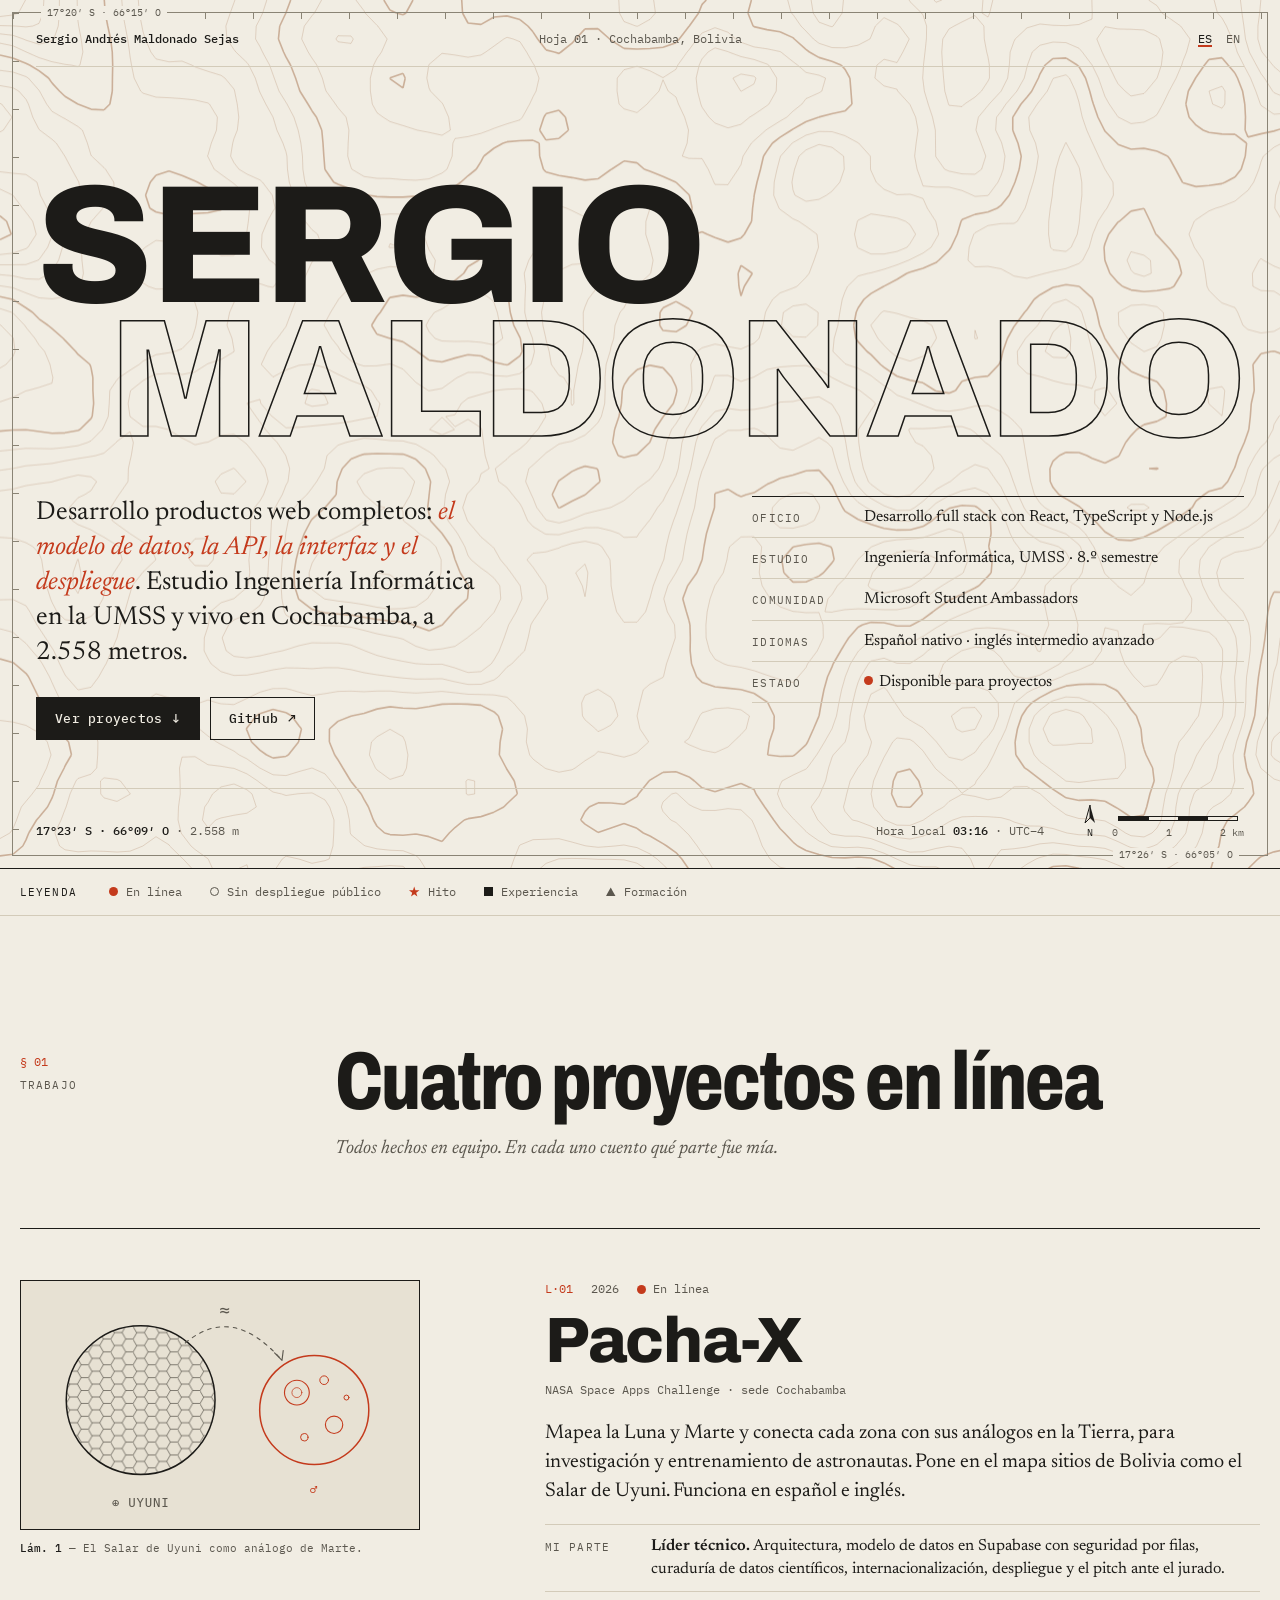
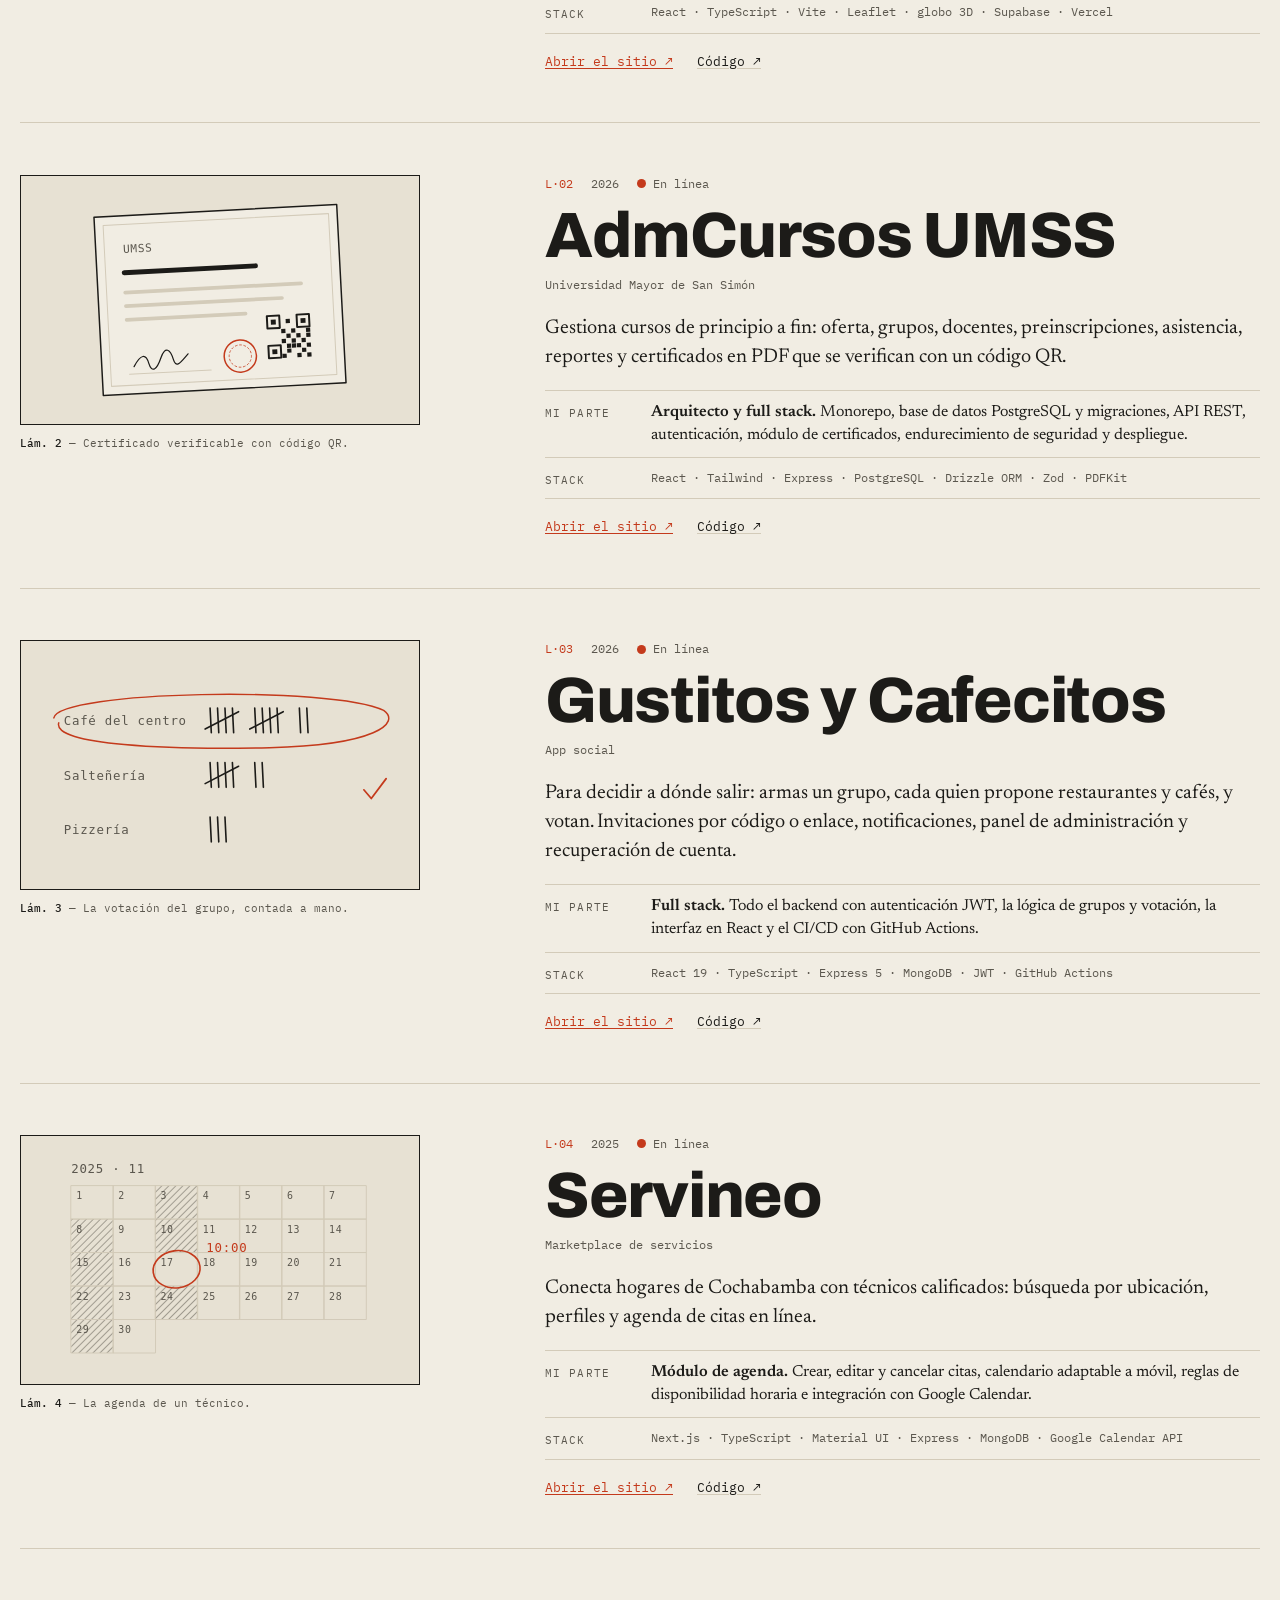
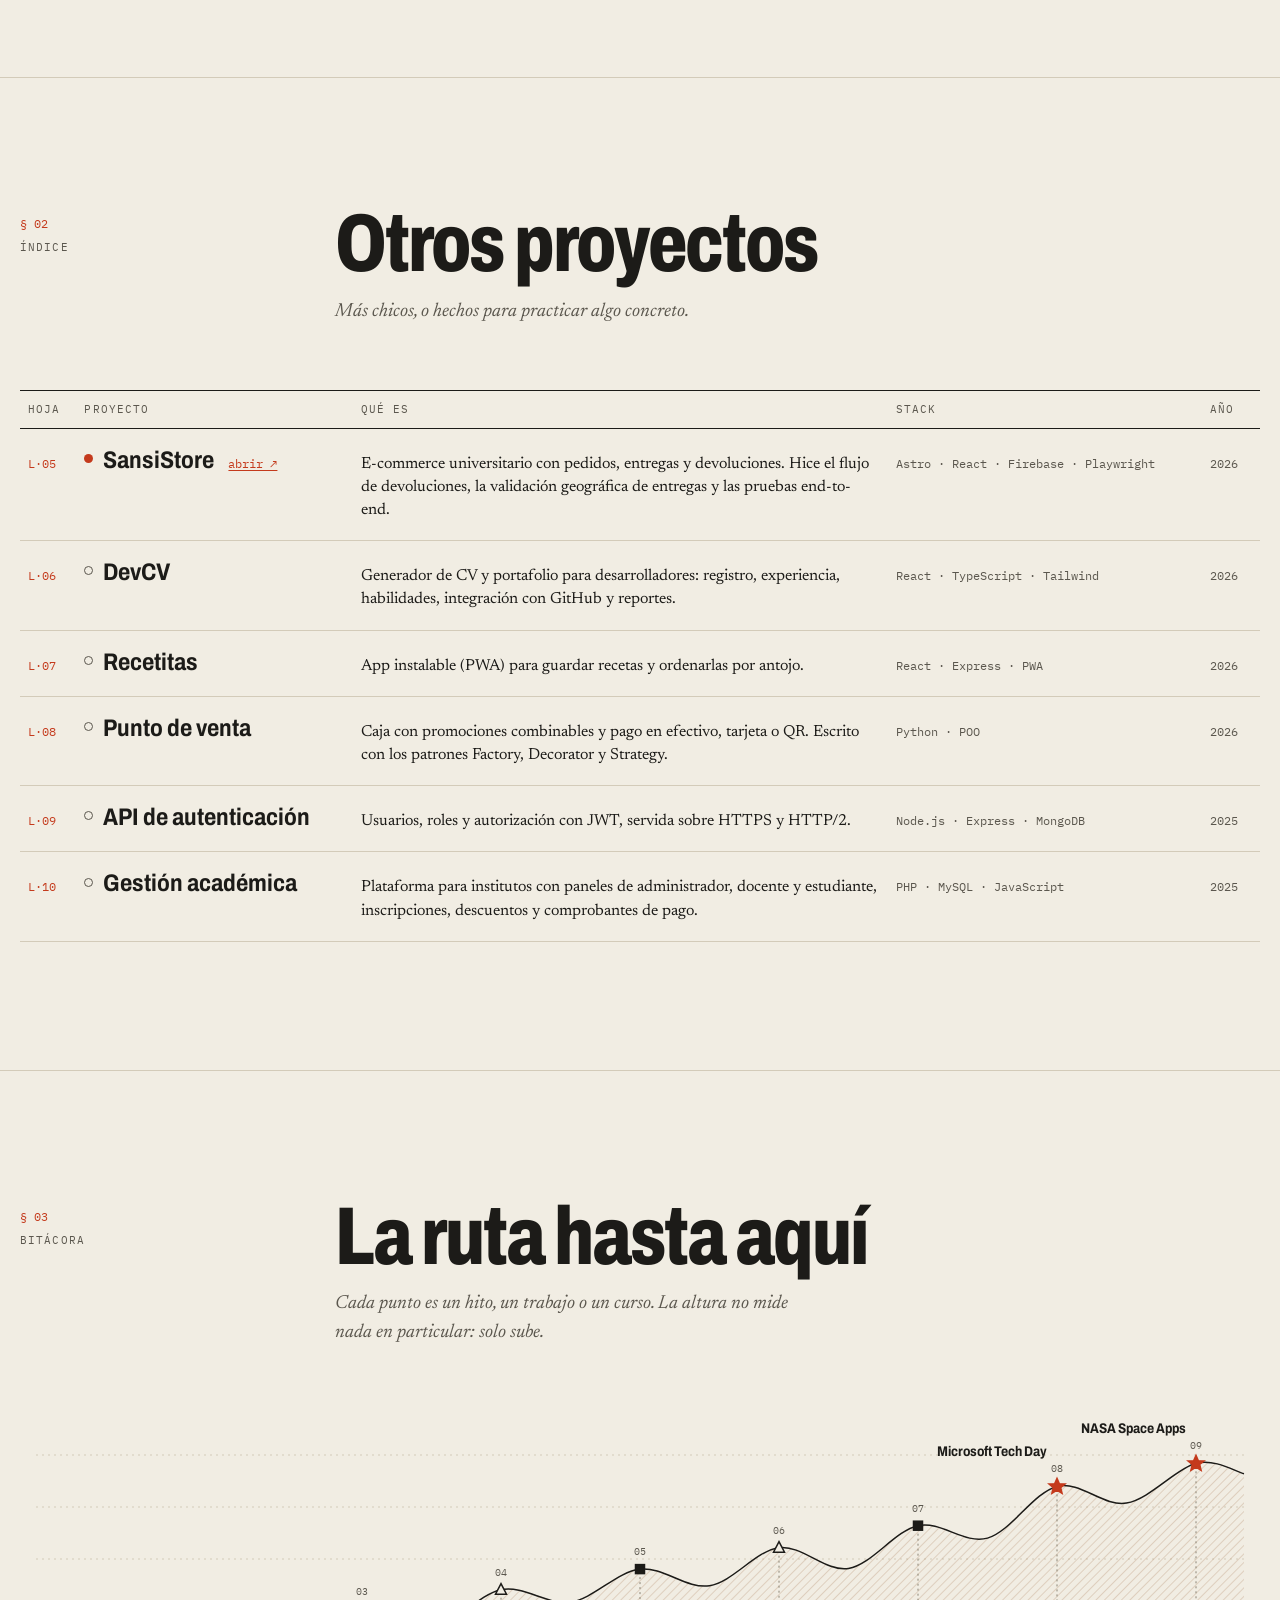
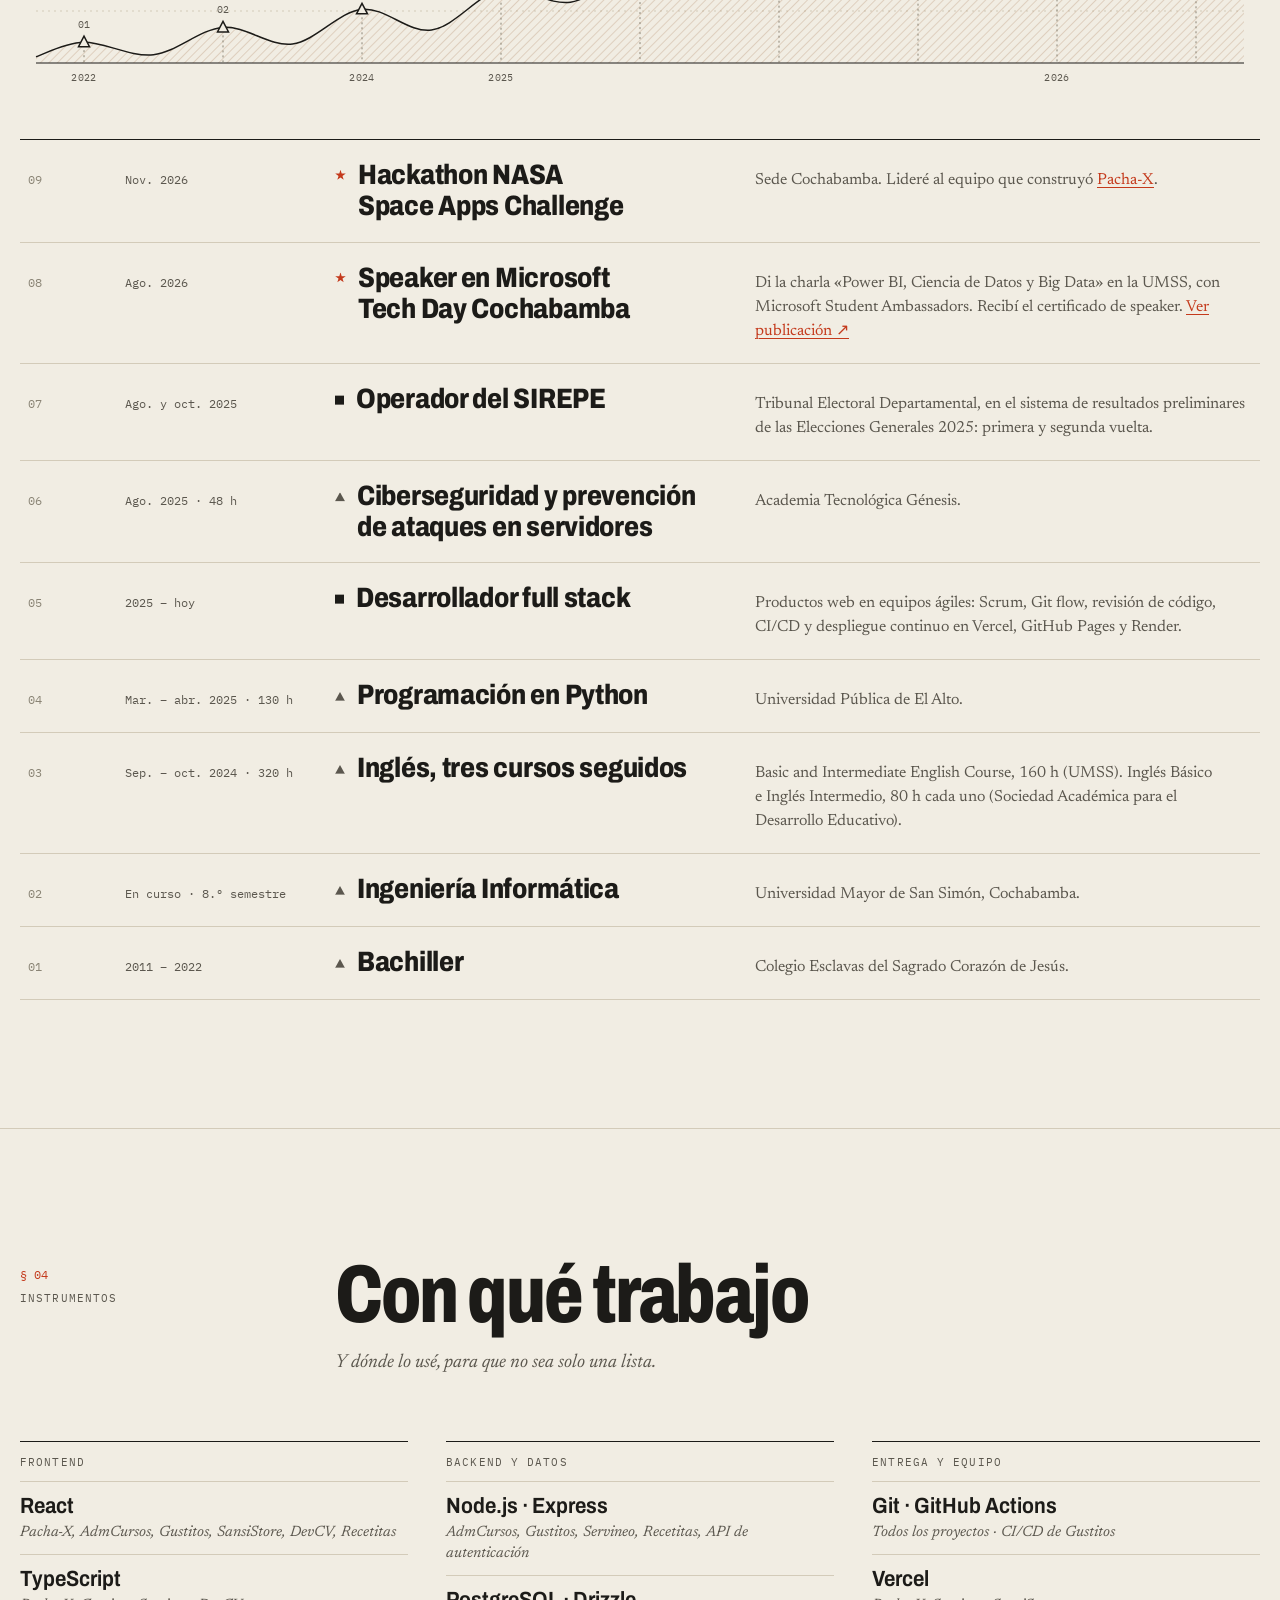
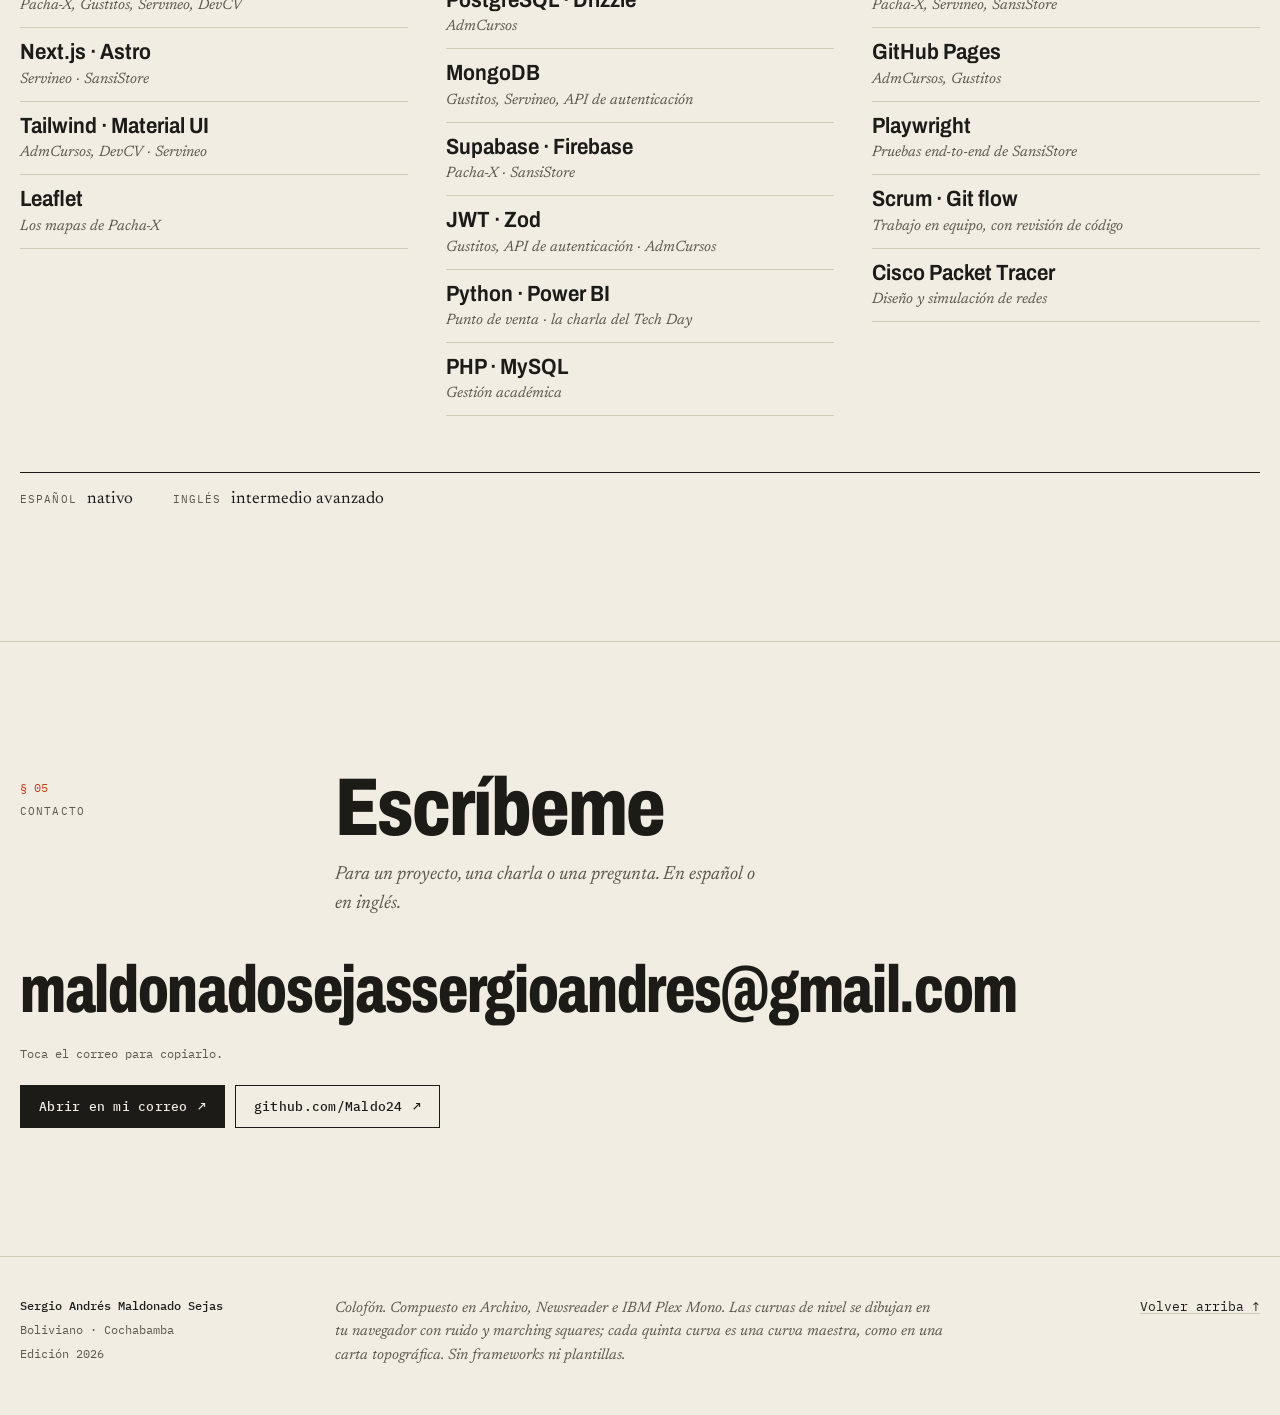
==== commit 96137146: "version en ingles" ====
--- a/index.html
+++ b/index.html
@@ -3,22 +3,28 @@
 <head>
   <meta charset="utf-8">
   <meta name="viewport" content="width=device-width, initial-scale=1, viewport-fit=cover">
-  <title>Sergio Maldonado · Full stack developer</title>
-  <meta name="description" content="Sergio Maldonado, desarrollador full stack en Cochabamba, Bolivia. Productos web con React, TypeScript y Node.js.">
+  <title>Sergio Maldonado · Desarrollador full stack</title>
+  <meta name="description" content="Sergio Maldonado, desarrollador full stack en Cochabamba, Bolivia. Proyectos en línea hechos con React, TypeScript y Node.js.">
   <meta name="author" content="Sergio Andrés Maldonado Sejas">
-  <meta name="theme-color" content="#f3f3ef" media="(prefers-color-scheme: light)">
-  <meta name="theme-color" content="#0e0e0d" media="(prefers-color-scheme: dark)">
+  <meta name="theme-color" content="#f1ede3" media="(prefers-color-scheme: light)">
+  <meta name="theme-color" content="#14130f" media="(prefers-color-scheme: dark)">
+
+  <link rel="canonical" href="https://maldo24.github.io/Maldonado-Sejas-Sergio-A-CV/">
+  <link rel="alternate" hreflang="es" href="https://maldo24.github.io/Maldonado-Sejas-Sergio-A-CV/">
+  <link rel="alternate" hreflang="en" href="https://maldo24.github.io/Maldonado-Sejas-Sergio-A-CV/en/">
+  <link rel="alternate" hreflang="x-default" href="https://maldo24.github.io/Maldonado-Sejas-Sergio-A-CV/">
 
   <meta property="og:type" content="profile">
   <meta property="og:locale" content="es_BO">
-  <meta property="og:title" content="Sergio Maldonado · Full stack developer">
-  <meta property="og:description" content="Desarrollador full stack en Cochabamba, Bolivia. Productos web con React, TypeScript y Node.js.">
+  <meta property="og:locale:alternate" content="en_US">
+  <meta property="og:title" content="Sergio Maldonado · Desarrollador full stack">
+  <meta property="og:description" content="Desarrollador full stack en Cochabamba, Bolivia. Proyectos en línea hechos con React, TypeScript y Node.js.">
 
   <link rel="icon" href="assets/favicon.svg" type="image/svg+xml">
 
   <link rel="preconnect" href="https://fonts.googleapis.com">
   <link rel="preconnect" href="https://fonts.gstatic.com" crossorigin>
-  <link rel="stylesheet" href="https://fonts.googleapis.com/css2?family=Archivo:wdth,wght@62..125,300..900&family=Geist:wght@400;500;600&family=Geist+Mono:wght@400;500&display=swap">
+  <link rel="stylesheet" href="https://fonts.googleapis.com/css2?family=Archivo:wdth,wght@62..125,300..900&family=IBM+Plex+Mono:wght@400;500&family=Newsreader:ital,opsz,wght@0,6..72,300..700;1,6..72,300..700&display=swap">
 
   <link rel="stylesheet" href="assets/css/tokens.css">
   <link rel="stylesheet" href="assets/css/base.css">
@@ -26,159 +32,381 @@
   <link rel="stylesheet" href="assets/css/sections/hero.css">
   <link rel="stylesheet" href="assets/css/sections/work.css">
   <link rel="stylesheet" href="assets/css/sections/more.css">
-  <link rel="stylesheet" href="assets/css/sections/timeline.css">
-  <link rel="stylesheet" href="assets/css/sections/skills.css">
+  <link rel="stylesheet" href="assets/css/sections/log.css">
+  <link rel="stylesheet" href="assets/css/sections/tools.css">
   <link rel="stylesheet" href="assets/css/sections/contact.css">
 
-  <script type="module" src="assets/js/main.js"></script>
+  <script defer src="assets/js/modules/env.js"></script>
+  <script defer src="assets/js/modules/i18n.js"></script>
+  <script defer src="assets/js/modules/clock.js"></script>
+  <script defer src="assets/js/modules/name.js"></script>
+  <script defer src="assets/js/modules/topo.js"></script>
+  <script defer src="assets/js/modules/readout.js"></script>
+  <script defer src="assets/js/modules/profile.js"></script>
+  <script defer src="assets/js/modules/copy-mail.js"></script>
+  <script defer src="assets/js/main.js"></script>
 </head>
 <body>
-<div class="progress" aria-hidden="true"></div>
-<div class="cursor" aria-hidden="true"></div>
-
-<header class="hero">
+
+<header class="sheet" id="inicio">
   <canvas id="topo" aria-hidden="true"></canvas>
-  <div class="gut">
-    <div class="wrap top">
-      <span class="live"><b>Disponible</b> para proyectos</span>
-      <span>Cochabamba, Bolivia</span>
-      <span>17.39° S · 66.16° W · 2.558 m</span>
-      <span>Hora local <b id="clock">--:--</b></span>
-    </div>
-  </div>
-  <div class="gut">
+  <div class="frame" aria-hidden="true">
+    <span class="c tl">17°20′ S · 66°15′ O</span>
+    <span class="c br">17°26′ S · 66°05′ O</span>
+  </div>
+
+  <div class="sheet-inner">
     <div class="wrap">
+      <div class="sheet-top">
+        <span><b>Sergio Andrés Maldonado Sejas</b></span>
+        <span class="sheet-id">Hoja 01 · Cochabamba, Bolivia</span>
+        <nav class="lang" aria-label="Idioma">
+          <a href="index.html" hreflang="es" lang="es" aria-current="page">ES</a>
+          <a href="en/index.html" hreflang="en" lang="en">EN</a>
+        </nav>
+      </div>
+
       <h1 class="name" aria-label="Sergio Maldonado"><span class="row" data-split>Sergio</span><span class="row" data-split>Maldonado</span></h1>
+
       <div class="hero-grid">
-        <p class="intro">Desarrollador full stack. Llevo productos web <em>de la base de datos a producción</em> con React, TypeScript y Node.js. Estudiante de 8.º semestre de Ingeniería Informática en la UMSS.</p>
-        <div class="rotator">
-          <span class="k">Ahora mismo soy</span>
-          <div class="rot" id="rot" aria-live="polite"><span class="on">Full stack developer</span><span>Líder técnico en NASA Space Apps</span><span>Speaker en Microsoft Tech Day</span><span>Miembro de Microsoft Student Ambassadors</span></div>
+        <div class="hero-text">
+          <p class="intro">Desarrollo productos web completos: <em>el modelo de datos, la API, la interfaz y el despliegue</em>. Estudio Ingeniería Informática en la UMSS y vivo en Cochabamba, a 2.558 metros.</p>
           <div class="cta-row">
-            <a class="btn solid" href="#trabajo" data-hover>Ver trabajo <span class="arr">↘</span></a>
-            <a class="btn" href="https://github.com/Maldo24" target="_blank" rel="noopener" data-hover>GitHub <span class="arr">↗</span></a>
+            <a class="btn solid" href="#trabajo">Ver proyectos <span class="arr down">↓</span></a>
+            <a class="btn" href="https://github.com/Maldo24" target="_blank" rel="noopener">GitHub <span class="arr">↗</span></a>
           </div>
         </div>
+
+        <dl class="card">
+          <div><dt class="k">Oficio</dt><dd>Desarrollo full stack con React, TypeScript y Node.js</dd></div>
+          <div><dt class="k">Estudio</dt><dd>Ingeniería Informática, UMSS · 8.º semestre</dd></div>
+          <div><dt class="k">Comunidad</dt><dd>Microsoft Student Ambassadors</dd></div>
+          <div><dt class="k">Idiomas</dt><dd>Español nativo · inglés intermedio avanzado</dd></div>
+          <div><dt class="k">Estado</dt><dd><i class="sym sym-live"></i>Disponible para proyectos</dd></div>
+        </dl>
+      </div>
+
+      <div class="sheet-foot">
+        <span class="readout" id="readout"><b>17°23′ S · 66°09′ O</b> · 2.558 m</span>
+        <span class="clock">Hora local <b id="clock">--:--</b> · UTC−4</span>
+        <span class="marks" aria-hidden="true">
+          <span class="north"><svg viewBox="0 0 12 18"><path d="M6 0 L11 18 L6 13 Z" fill="currentColor"/><path d="M6 0 L1 18 L6 13 Z" fill="none" stroke="currentColor"/></svg>N</span>
+          <span class="scale"><span class="scale-bar"><i></i><i></i><i></i><i></i></span><span class="scale-lbl"><span>0</span><span>1</span><span>2 km</span></span></span>
+        </span>
       </div>
     </div>
   </div>
 </header>
 
-<div class="ticker" aria-hidden="true"><div class="t" id="tick"><span>React</span><span>TypeScript</span><span>Node.js</span><span>Next.js</span><span>Express</span><span>PostgreSQL</span><span>MongoDB</span><span>Supabase</span><span>Firebase</span><span>Astro</span><span>Tailwind</span><span>Python</span><span>Power BI</span><span>GitHub Actions</span><span>Vercel</span><span>Cisco Packet Tracer</span></div></div>
+<div class="legend gut">
+  <div class="wrap">
+    <span class="k">Leyenda</span>
+    <span><i class="sym sym-live"></i>En línea</span>
+    <span><i class="sym sym-offline"></i>Sin despliegue público</span>
+    <span><i class="sym sym-star"></i>Hito</span>
+    <span><i class="sym sym-work"></i>Experiencia</span>
+    <span><i class="sym sym-edu"></i>Formación</span>
+  </div>
+</div>
 
 <main>
+
 <section id="trabajo" class="gut" aria-labelledby="h-work">
   <div class="wrap">
-    <div class="sec-head"><span class="k">Trabajo seleccionado · 4 productos en vivo</span><h2 id="h-work" class="reveal">Cosas que construí y están en línea</h2></div>
-    <ol class="index">
-      <li class="p" data-pv="0">
-        <span class="yr">2026</span>
-        <div class="ttl"><h3>Pacha-X</h3><span class="where">NASA Space Apps Challenge · Cochabamba</span><span class="live">En vivo</span></div>
-        <div class="inline-art art art-space" aria-hidden="true"><div class="orb"></div><div class="m1"></div><div class="m2"></div><span class="lb">Uyuni ↔ Marte</span></div>
-        <div class="txt">
-          <p>Plataforma que mapea la Luna y Marte y conecta cada zona con sus análogos en la Tierra, para investigación y entrenamiento de astronautas. Pone en el mapa sitios de Bolivia como el Salar de Uyuni. En español e inglés.</p>
-          <p class="role"><b>Líder técnico.</b> Arquitectura, modelo de datos en Supabase con seguridad por filas, curaduría de datos científicos, internacionalización, despliegue y pitch ante el jurado.</p>
-          <div class="tags"><span>React</span><span>TypeScript</span><span>Vite</span><span>Leaflet</span><span>Globo 3D</span><span>Supabase</span><span>Vercel</span></div>
-          <div class="links"><a class="btn solid" href="https://nasa-space-app-challenge-tawny.vercel.app" target="_blank" rel="noopener" data-hover>Ver en vivo <span class="arr">↗</span></a><a class="btn" href="https://github.com/Maldo24/NASA-SPACE-APP-CHALLENGE" target="_blank" rel="noopener" data-hover>Código</a></div>
+    <div class="sec-head">
+      <div class="sec-id"><span class="sec-no">§ 01</span><span class="k">Trabajo</span></div>
+      <div class="sec-title">
+        <h2 id="h-work" class="reveal">Cuatro proyectos en línea</h2>
+        <p class="sec-note">Todos hechos en equipo. En cada uno cuento qué parte fue mía.</p>
+      </div>
+    </div>
+
+    <ol class="work">
+      <li class="p" id="pacha-x">
+        <figure class="plate">
+          <img src="assets/img/pacha-x.svg" alt="Dibujo: los polígonos de sal del Salar de Uyuni junto a un Marte con cráteres." width="320" height="200" loading="lazy">
+          <figcaption><b>Lám. 1</b> — El Salar de Uyuni como análogo de Marte.</figcaption>
+        </figure>
+        <div class="p-body">
+          <div class="p-meta"><span class="no">L·01</span><span>2026</span><span><i class="sym sym-live"></i>En línea</span></div>
+          <h3>Pacha-X</h3>
+          <p class="where">NASA Space Apps Challenge · sede Cochabamba</p>
+          <p class="lede">Mapea la Luna y Marte y conecta cada zona con sus análogos en la Tierra, para investigación y entrenamiento de astronautas. Pone en el mapa sitios de Bolivia como el Salar de Uyuni. Funciona en español e inglés.</p>
+          <dl class="facts">
+            <div><dt class="k">Mi parte</dt><dd><b>Líder técnico.</b> Arquitectura, modelo de datos en Supabase con seguridad por filas, curaduría de datos científicos, internacionalización, despliegue y el pitch ante el jurado.</dd></div>
+            <div><dt class="k">Stack</dt><dd class="stack">React · TypeScript · Vite · Leaflet · globo 3D · Supabase · Vercel</dd></div>
+          </dl>
+          <p class="links"><a class="lnk primary" href="https://nasa-space-app-challenge-tawny.vercel.app" target="_blank" rel="noopener">Abrir el sitio ↗</a><a class="lnk" href="https://github.com/Maldo24/NASA-SPACE-APP-CHALLENGE" target="_blank" rel="noopener">Código ↗</a></p>
         </div>
       </li>
-      <li class="p" data-pv="1">
-        <span class="yr">2026</span>
-        <div class="ttl"><h3>AdmCursos UMSS</h3><span class="where">Universidad Mayor de San Simón</span><span class="live">En vivo</span></div>
-        <div class="inline-art art art-cert" aria-hidden="true"><div class="c"><div><b>CERTIFICADO</b><i></i><i style="width:70%"></i><i style="width:85%"></i></div><div class="q"></div></div></div>
-        <div class="txt">
-          <p>Sistema de gestión de cursos: oferta, grupos, docentes, preinscripciones, asistencia, reportes y certificados en PDF verificables con código QR.</p>
-          <p class="role"><b>Arquitecto y full stack.</b> Monorepo, base de datos PostgreSQL y migraciones, API REST, autenticación, módulo de certificados, hardening de seguridad y despliegue.</p>
-          <div class="tags"><span>React</span><span>Tailwind</span><span>Express</span><span>PostgreSQL</span><span>Drizzle ORM</span><span>Zod</span><span>PDFKit</span></div>
-          <div class="links"><a class="btn solid" href="https://valerydariana98.github.io/AdmCursosUMSS/" target="_blank" rel="noopener" data-hover>Ver en vivo <span class="arr">↗</span></a><a class="btn" href="https://github.com/valerydariana98/AdmCursosUMSS" target="_blank" rel="noopener" data-hover>Código</a></div>
+
+      <li class="p" id="admcursos">
+        <figure class="plate">
+          <img src="assets/img/admcursos.svg" alt="Dibujo: un certificado de la UMSS con sello y código QR." width="320" height="200" loading="lazy">
+          <figcaption><b>Lám. 2</b> — Certificado verificable con código QR.</figcaption>
+        </figure>
+        <div class="p-body">
+          <div class="p-meta"><span class="no">L·02</span><span>2026</span><span><i class="sym sym-live"></i>En línea</span></div>
+          <h3>AdmCursos UMSS</h3>
+          <p class="where">Universidad Mayor de San Simón</p>
+          <p class="lede">Gestiona cursos de principio a fin: oferta, grupos, docentes, preinscripciones, asistencia, reportes y certificados en PDF que se verifican con un código QR.</p>
+          <dl class="facts">
+            <div><dt class="k">Mi parte</dt><dd><b>Arquitecto y full stack.</b> Monorepo, base de datos PostgreSQL y migraciones, API REST, autenticación, módulo de certificados, endurecimiento de seguridad y despliegue.</dd></div>
+            <div><dt class="k">Stack</dt><dd class="stack">React · Tailwind · Express · PostgreSQL · Drizzle ORM · Zod · PDFKit</dd></div>
+          </dl>
+          <p class="links"><a class="lnk primary" href="https://valerydariana98.github.io/AdmCursosUMSS/" target="_blank" rel="noopener">Abrir el sitio ↗</a><a class="lnk" href="https://github.com/valerydariana98/AdmCursosUMSS" target="_blank" rel="noopener">Código ↗</a></p>
         </div>
       </li>
-      <li class="p" data-pv="2">
-        <span class="yr">2026</span>
-        <div class="ttl"><h3>Gustitos y Cafecitos</h3><span class="where">App social</span><span class="live">En vivo</span></div>
-        <div class="inline-art art art-vote" aria-hidden="true"><div class="o w">Cafecito del centro<i style="--v:82%"></i></div><div class="o">Salteñería<i style="--v:50%"></i></div><div class="o">Pizzería<i style="--v:24%"></i></div></div>
-        <div class="txt">
-          <p>Para decidir a dónde salir: armas un grupo, proponen restaurantes y cafés y votan. Invitaciones por código o enlace, notificaciones, panel de administración y recuperación de cuenta.</p>
-          <p class="role"><b>Full stack.</b> Backend completo con autenticación JWT, lógica de grupos y votación, interfaz en React y CI/CD con GitHub Actions.</p>
-          <div class="tags"><span>React 19</span><span>TypeScript</span><span>Express 5</span><span>MongoDB</span><span>JWT</span><span>GitHub Actions</span></div>
-          <div class="links"><a class="btn solid" href="https://maldo24.github.io/gustitos-y-cafecitos/" target="_blank" rel="noopener" data-hover>Ver en vivo <span class="arr">↗</span></a><a class="btn" href="https://github.com/Maldo24/gustitos-y-cafecitos" target="_blank" rel="noopener" data-hover>Código</a></div>
+
+      <li class="p" id="gustitos">
+        <figure class="plate">
+          <img src="assets/img/gustitos.svg" alt="Dibujo: una votación contada con palitos; gana el café del centro." width="320" height="200" loading="lazy">
+          <figcaption><b>Lám. 3</b> — La votación del grupo, contada a mano.</figcaption>
+        </figure>
+        <div class="p-body">
+          <div class="p-meta"><span class="no">L·03</span><span>2026</span><span><i class="sym sym-live"></i>En línea</span></div>
+          <h3>Gustitos y Cafecitos</h3>
+          <p class="where">App social</p>
+          <p class="lede">Para decidir a dónde salir: armas un grupo, cada quien propone restaurantes y cafés, y votan. Invitaciones por código o enlace, notificaciones, panel de administración y recuperación de cuenta.</p>
+          <dl class="facts">
+            <div><dt class="k">Mi parte</dt><dd><b>Full stack.</b> Todo el backend con autenticación JWT, la lógica de grupos y votación, la interfaz en React y el CI/CD con GitHub Actions.</dd></div>
+            <div><dt class="k">Stack</dt><dd class="stack">React 19 · TypeScript · Express 5 · MongoDB · JWT · GitHub Actions</dd></div>
+          </dl>
+          <p class="links"><a class="lnk primary" href="https://maldo24.github.io/gustitos-y-cafecitos/" target="_blank" rel="noopener">Abrir el sitio ↗</a><a class="lnk" href="https://github.com/Maldo24/gustitos-y-cafecitos" target="_blank" rel="noopener">Código ↗</a></p>
         </div>
       </li>
-      <li class="p" data-pv="3">
-        <span class="yr">2025</span>
-        <div class="ttl"><h3>Servineo</h3><span class="where">Marketplace de servicios</span><span class="live">En vivo</span></div>
-        <div class="inline-art art art-cal" aria-hidden="true" data-cal></div>
-        <div class="txt">
-          <p>Conecta hogares de Cochabamba con técnicos calificados: búsqueda por ubicación, perfiles y agenda de citas en línea.</p>
-          <p class="role"><b>Módulo de agenda.</b> Creación, edición y cancelación de citas, calendario responsive, reglas de disponibilidad horaria e integración con Google Calendar.</p>
-          <div class="tags"><span>Next.js</span><span>TypeScript</span><span>Material UI</span><span>Express</span><span>MongoDB</span><span>Google Calendar API</span></div>
-          <div class="links"><a class="btn solid" href="https://servineo-frontend-lorem.vercel.app" target="_blank" rel="noopener" data-hover>Ver en vivo <span class="arr">↗</span></a><a class="btn" href="https://github.com/Servineo/servineo-frontend" target="_blank" rel="noopener" data-hover>Código</a></div>
+
+      <li class="p" id="servineo">
+        <figure class="plate">
+          <img src="assets/img/servineo.svg" alt="Dibujo: un calendario mensual con días ocupados y una cita marcada a las 10:00." width="320" height="200" loading="lazy">
+          <figcaption><b>Lám. 4</b> — La agenda de un técnico.</figcaption>
+        </figure>
+        <div class="p-body">
+          <div class="p-meta"><span class="no">L·04</span><span>2025</span><span><i class="sym sym-live"></i>En línea</span></div>
+          <h3>Servineo</h3>
+          <p class="where">Marketplace de servicios</p>
+          <p class="lede">Conecta hogares de Cochabamba con técnicos calificados: búsqueda por ubicación, perfiles y agenda de citas en línea.</p>
+          <dl class="facts">
+            <div><dt class="k">Mi parte</dt><dd><b>Módulo de agenda.</b> Crear, editar y cancelar citas, calendario adaptable a móvil, reglas de disponibilidad horaria e integración con Google Calendar.</dd></div>
+            <div><dt class="k">Stack</dt><dd class="stack">Next.js · TypeScript · Material UI · Express · MongoDB · Google Calendar API</dd></div>
+          </dl>
+          <p class="links"><a class="lnk primary" href="https://servineo-frontend-lorem.vercel.app" target="_blank" rel="noopener">Abrir el sitio ↗</a><a class="lnk" href="https://github.com/Servineo/servineo-frontend" target="_blank" rel="noopener">Código ↗</a></p>
         </div>
       </li>
     </ol>
   </div>
 </section>
 
-<div class="preview" aria-hidden="true"></div>
-
 <section class="gut" aria-labelledby="h-more">
   <div class="wrap">
-    <div class="sec-head"><span class="k">Más proyectos</span><h2 id="h-more" class="reveal">También hice</h2></div>
-    <div class="bento">
-      <div class="cell c-a"><span class="k">2026 · en vivo</span><h3>SansiStore</h3><p>E-commerce universitario con pedidos, entregas y devoluciones. Flujo de devoluciones, validación geográfica de entregas y pruebas end-to-end.</p><a href="https://sansistore-umss.vercel.app" target="_blank" rel="noopener" data-hover>Ver en vivo ↗</a><span class="st">Astro · React · Firebase · Playwright</span></div>
-      <div class="cell c-b"><span class="k">2026</span><h3>DevCV</h3><p>Generador de CV y portafolio para desarrolladores: registro, experiencia, habilidades, integración con GitHub y reportes.</p><span class="st">React · TypeScript · Tailwind</span></div>
-      <div class="cell c-c"><span class="k">2026</span><h3>Recetitas</h3><p>App instalable (PWA) para guardar recetas y organizarlas por antojo.</p><span class="st">React · Express · PWA</span></div>
-      <div class="cell c-d"><span class="k">2025</span><h3>API de autenticación</h3><p>Usuarios, roles y autorización JWT sobre HTTPS y HTTP/2.</p><span class="st">Node.js · Express · MongoDB</span></div>
-      <div class="cell c-e"><span class="k">2026</span><h3>Punto de venta</h3><p>Caja con promociones combinables y pagos en efectivo, tarjeta o QR, con patrones Factory, Decorator y Strategy.</p><span class="st">Python · POO</span></div>
-      <div class="cell c-f"><span class="k">2025</span><h3>Gestión académica</h3><p>Plataforma para institutos con paneles de administrador, docente y estudiante, inscripciones, descuentos y comprobantes de pago.</p><span class="st">PHP · MySQL · JavaScript</span></div>
-    </div>
+    <div class="sec-head">
+      <div class="sec-id"><span class="sec-no">§ 02</span><span class="k">Índice</span></div>
+      <div class="sec-title">
+        <h2 id="h-more" class="reveal">Otros proyectos</h2>
+        <p class="sec-note">Más chicos, o hechos para practicar algo concreto.</p>
+      </div>
+    </div>
+
+    <table class="sheets">
+      <thead>
+        <tr><th class="k" scope="col">Hoja</th><th class="k" scope="col">Proyecto</th><th class="k" scope="col">Qué es</th><th class="k" scope="col">Stack</th><th class="k" scope="col">Año</th></tr>
+      </thead>
+      <tbody>
+        <tr>
+          <td class="no">L·05</td>
+          <td class="nm"><i class="sym sym-live"></i>SansiStore <a class="lnk primary" href="https://sansistore-umss.vercel.app" target="_blank" rel="noopener">abrir ↗</a></td>
+          <td class="ds">E-commerce universitario con pedidos, entregas y devoluciones. Hice el flujo de devoluciones, la validación geográfica de entregas y las pruebas end-to-end.</td>
+          <td class="st">Astro · React · Firebase · Playwright</td>
+          <td class="yr">2026</td>
+        </tr>
+        <tr>
+          <td class="no">L·06</td>
+          <td class="nm"><i class="sym sym-offline"></i>DevCV</td>
+          <td class="ds">Generador de CV y portafolio para desarrolladores: registro, experiencia, habilidades, integración con GitHub y reportes.</td>
+          <td class="st">React · TypeScript · Tailwind</td>
+          <td class="yr">2026</td>
+        </tr>
+        <tr>
+          <td class="no">L·07</td>
+          <td class="nm"><i class="sym sym-offline"></i>Recetitas</td>
+          <td class="ds">App instalable (PWA) para guardar recetas y ordenarlas por antojo.</td>
+          <td class="st">React · Express · PWA</td>
+          <td class="yr">2026</td>
+        </tr>
+        <tr>
+          <td class="no">L·08</td>
+          <td class="nm"><i class="sym sym-offline"></i>Punto de venta</td>
+          <td class="ds">Caja con promociones combinables y pago en efectivo, tarjeta o QR. Escrito con los patrones Factory, Decorator y Strategy.</td>
+          <td class="st">Python · POO</td>
+          <td class="yr">2026</td>
+        </tr>
+        <tr>
+          <td class="no">L·09</td>
+          <td class="nm"><i class="sym sym-offline"></i>API de autenticación</td>
+          <td class="ds">Usuarios, roles y autorización con JWT, servida sobre HTTPS y HTTP/2.</td>
+          <td class="st">Node.js · Express · MongoDB</td>
+          <td class="yr">2025</td>
+        </tr>
+        <tr>
+          <td class="no">L·10</td>
+          <td class="nm"><i class="sym sym-offline"></i>Gestión académica</td>
+          <td class="ds">Plataforma para institutos con paneles de administrador, docente y estudiante, inscripciones, descuentos y comprobantes de pago.</td>
+          <td class="st">PHP · MySQL · JavaScript</td>
+          <td class="yr">2025</td>
+        </tr>
+      </tbody>
+    </table>
   </div>
 </section>
 
 <section class="gut" aria-labelledby="h-log">
   <div class="wrap">
-    <div class="sec-head"><span class="k">Trayectoria</span><h2 id="h-log" class="reveal">Escenarios y experiencia</h2></div>
-    <ol class="log">
-      <li class="star"><span class="d">Nov. 2026</span><h3>Hackathon NASA Space Apps Challenge</h3><p>Sede Cochabamba. Lideré al equipo que construyó Pacha-X.</p></li>
-      <li class="star"><span class="d">Ago. 2026</span><h3>Speaker en Microsoft Tech Day Cochabamba</h3><p>Charla "Power BI, Ciencia de Datos y Big Data" en la UMSS, con Microsoft Student Ambassadors, comunidad de la que formo parte. <a href="https://www.instagram.com/p/DbeEqwgDLNw/" target="_blank" rel="noopener" data-hover>Ver publicación ↗</a></p></li>
-      <li><span class="d">Ago. y oct. 2025</span><h3>Operador del SIREPE</h3><p>Tribunal Electoral Departamental. Elecciones Generales de Bolivia 2025, primera y segunda vuelta.</p></li>
-      <li><span class="d">2025 – hoy</span><h3>Desarrollador full stack</h3><p>Productos web en equipos ágiles con Scrum, Git flow, revisión de código, CI/CD y despliegue continuo en Vercel, GitHub Pages y Render.</p></li>
+    <div class="sec-head">
+      <div class="sec-id"><span class="sec-no">§ 03</span><span class="k">Bitácora</span></div>
+      <div class="sec-title">
+        <h2 id="h-log" class="reveal">La ruta hasta aquí</h2>
+        <p class="sec-note">Cada punto es un hito, un trabajo o un curso. La altura no mide nada en particular: solo sube.</p>
+      </div>
+    </div>
+
+    <figure class="profile" id="profile" aria-hidden="true"></figure>
+
+    <ol class="log" reversed>
+      <li data-type="star" data-year="2026" data-short="NASA Space Apps">
+        <span class="no">09</span><span class="d">Nov. 2026</span>
+        <h3><i class="sym sym-star"></i>Hackathon NASA Space Apps Challenge</h3>
+        <p>Sede Cochabamba. Lideré al equipo que construyó <a href="#pacha-x">Pacha-X</a>.</p>
+      </li>
+      <li data-type="star" data-year="2026" data-short="Microsoft Tech Day">
+        <span class="no">08</span><span class="d">Ago. 2026</span>
+        <h3><i class="sym sym-star"></i>Speaker en Microsoft Tech Day Cochabamba</h3>
+        <p>Di la charla «Power BI, Ciencia de Datos y Big Data» en la UMSS, con Microsoft Student Ambassadors. Recibí el certificado de speaker. <a href="https://www.instagram.com/p/DbeEqwgDLNw/" target="_blank" rel="noopener">Ver publicación ↗</a></p>
+      </li>
+      <li data-type="work" data-year="2025">
+        <span class="no">07</span><span class="d">Ago. y oct. 2025</span>
+        <h3><i class="sym sym-work"></i>Operador del SIREPE</h3>
+        <p>Tribunal Electoral Departamental, en el sistema de resultados preliminares de las Elecciones Generales 2025: primera y segunda vuelta.</p>
+      </li>
+      <li data-type="edu" data-year="2025">
+        <span class="no">06</span><span class="d">Ago. 2025 · 48 h</span>
+        <h3><i class="sym sym-edu"></i>Ciberseguridad y prevención de ataques en servidores</h3>
+        <p>Academia Tecnológica Génesis.</p>
+      </li>
+      <li data-type="work" data-year="2025">
+        <span class="no">05</span><span class="d">2025 – hoy</span>
+        <h3><i class="sym sym-work"></i>Desarrollador full stack</h3>
+        <p>Productos web en equipos ágiles: Scrum, Git flow, revisión de código, CI/CD y despliegue continuo en Vercel, GitHub Pages y Render.</p>
+      </li>
+      <li data-type="edu" data-year="2025">
+        <span class="no">04</span><span class="d">Mar. – abr. 2025 · 130 h</span>
+        <h3><i class="sym sym-edu"></i>Programación en Python</h3>
+        <p>Universidad Pública de El Alto.</p>
+      </li>
+      <li data-type="edu" data-year="2024">
+        <span class="no">03</span><span class="d">Sep. – oct. 2024 · 320 h</span>
+        <h3><i class="sym sym-edu"></i>Inglés, tres cursos seguidos</h3>
+        <p>Basic and Intermediate English Course, 160 h (UMSS). Inglés Básico e Inglés Intermedio, 80 h cada uno (Sociedad Académica para el Desarrollo Educativo).</p>
+      </li>
+      <li data-type="edu">
+        <span class="no">02</span><span class="d">En curso · 8.º semestre</span>
+        <h3><i class="sym sym-edu"></i>Ingeniería Informática</h3>
+        <p>Universidad Mayor de San Simón, Cochabamba.</p>
+      </li>
+      <li data-type="edu" data-year="2022">
+        <span class="no">01</span><span class="d">2011 – 2022</span>
+        <h3><i class="sym sym-edu"></i>Bachiller</h3>
+        <p>Colegio Esclavas del Sagrado Corazón de Jesús.</p>
+      </li>
     </ol>
   </div>
 </section>
 
-<section class="gut" aria-labelledby="h-sk">
-  <div class="wrap">
-    <div class="sec-head"><span class="k">Herramientas y formación</span><h2 id="h-sk" class="reveal">Con qué trabajo</h2></div>
-    <div class="skills">
-      <div class="sk"><span class="k">Frontend</span><ul><li>React</li><li>Next.js</li><li>Astro</li><li>TypeScript</li><li>Tailwind · Material UI</li><li>Leaflet</li></ul></div>
-      <div class="sk"><span class="k">Backend y datos</span><ul><li>Node.js · Express</li><li>API REST · JWT · Zod</li><li>PostgreSQL · Drizzle</li><li>MongoDB</li><li>Supabase · Firebase</li><li>Python · Power BI</li></ul></div>
-      <div class="sk"><span class="k">Entrega y equipo</span><ul><li>Git · GitHub Actions</li><li>Vercel · Render</li><li>Playwright</li><li>Scrum</li><li>Cisco Packet Tracer</li><li>Español nativo · Inglés intermedio avanzado</li></ul></div>
-    </div>
-    <ol class="edu">
-      <li><span class="d">8.º semestre</span><b>Ingeniería Informática</b><span class="s">Universidad Mayor de San Simón</span></li>
-      <li class="hl"><span class="d">2026 · certificación</span><b>Certificado de Speaker</b><span class="s">Microsoft Tech Day Cochabamba</span></li>
-      <li><span class="d">Ago. 2025 · 48 h</span><b>Ciberseguridad y prevención de ataques en servidores</b><span class="s">Academia Tecnológica Génesis</span></li>
-      <li><span class="d">Mar. – abr. 2025 · 130 h</span><b>Programación en Python</b><span class="s">Universidad Pública de El Alto</span></li>
-      <li><span class="d">Sep. – oct. 2024 · 160 h</span><b>Basic and Intermediate English Course</b><span class="s">Universidad Mayor de San Simón</span></li>
-      <li><span class="d">Sep. – oct. 2024 · 80 h</span><b>Curso de Inglés Intermedio</b><span class="s">Sociedad Académica para el Desarrollo Educativo</span></li>
-      <li><span class="d">Sep. 2024 · 80 h</span><b>Curso de Inglés Básico</b><span class="s">Sociedad Académica para el Desarrollo Educativo</span></li>
-      <li><span class="d">Feb. 2011 – dic. 2022</span><b>Bachiller</b><span class="s">Colegio Esclavas del Sagrado Corazón de Jesús</span></li>
-    </ol>
+<section class="gut" aria-labelledby="h-tools">
+  <div class="wrap">
+    <div class="sec-head">
+      <div class="sec-id"><span class="sec-no">§ 04</span><span class="k">Instrumentos</span></div>
+      <div class="sec-title">
+        <h2 id="h-tools" class="reveal">Con qué trabajo</h2>
+        <p class="sec-note">Y dónde lo usé, para que no sea solo una lista.</p>
+      </div>
+    </div>
+
+    <div class="tools">
+      <div class="tool-group">
+        <h3 class="k">Frontend</h3>
+        <dl>
+          <div><dt>React</dt><dd>Pacha-X, AdmCursos, Gustitos, SansiStore, DevCV, Recetitas</dd></div>
+          <div><dt>TypeScript</dt><dd>Pacha-X, Gustitos, Servineo, DevCV</dd></div>
+          <div><dt>Next.js · Astro</dt><dd>Servineo · SansiStore</dd></div>
+          <div><dt>Tailwind · Material UI</dt><dd>AdmCursos, DevCV · Servineo</dd></div>
+          <div><dt>Leaflet</dt><dd>Los mapas de Pacha-X</dd></div>
+        </dl>
+      </div>
+      <div class="tool-group">
+        <h3 class="k">Backend y datos</h3>
+        <dl>
+          <div><dt>Node.js · Express</dt><dd>AdmCursos, Gustitos, Servineo, Recetitas, API de autenticación</dd></div>
+          <div><dt>PostgreSQL · Drizzle</dt><dd>AdmCursos</dd></div>
+          <div><dt>MongoDB</dt><dd>Gustitos, Servineo, API de autenticación</dd></div>
+          <div><dt>Supabase · Firebase</dt><dd>Pacha-X · SansiStore</dd></div>
+          <div><dt>JWT · Zod</dt><dd>Gustitos, API de autenticación · AdmCursos</dd></div>
+          <div><dt>Python · Power BI</dt><dd>Punto de venta · la charla del Tech Day</dd></div>
+          <div><dt>PHP · MySQL</dt><dd>Gestión académica</dd></div>
+        </dl>
+      </div>
+      <div class="tool-group">
+        <h3 class="k">Entrega y equipo</h3>
+        <dl>
+          <div><dt>Git · GitHub Actions</dt><dd>Todos los proyectos · CI/CD de Gustitos</dd></div>
+          <div><dt>Vercel</dt><dd>Pacha-X, Servineo, SansiStore</dd></div>
+          <div><dt>GitHub Pages</dt><dd>AdmCursos, Gustitos</dd></div>
+          <div><dt>Playwright</dt><dd>Pruebas end-to-end de SansiStore</dd></div>
+          <div><dt>Scrum · Git flow</dt><dd>Trabajo en equipo, con revisión de código</dd></div>
+          <div><dt>Cisco Packet Tracer</dt><dd>Diseño y simulación de redes</dd></div>
+        </dl>
+      </div>
+    </div>
+
+    <div class="langs">
+      <p><span class="k">Español</span>nativo</p>
+      <p><span class="k">Inglés</span>intermedio avanzado</p>
+    </div>
   </div>
 </section>
 
 <section class="gut contact" aria-labelledby="h-c">
   <div class="wrap">
-    <div class="sec-head"><span class="k">Contacto</span><h2 id="h-c" class="reveal">Hablemos</h2></div>
-    <button class="big-mail" id="mail" type="button" data-email="maldonadosejassergioandres@gmail.com" data-hover aria-label="Copiar correo maldonadosejassergioandres@gmail.com">maldonadosejassergioandres@gmail.com</button>
-    <span class="copied" id="copied" aria-live="polite">Toca el correo para copiarlo</span>
-    <div class="cta-row"><a class="btn" href="https://github.com/Maldo24" target="_blank" rel="noopener" data-hover>github.com/Maldo24 <span class="arr">↗</span></a></div>
+    <div class="sec-head">
+      <div class="sec-id"><span class="sec-no">§ 05</span><span class="k">Contacto</span></div>
+      <div class="sec-title">
+        <h2 id="h-c" class="reveal">Escríbeme</h2>
+        <p class="sec-note">Para un proyecto, una charla o una pregunta. En español o en inglés.</p>
+      </div>
+    </div>
+    <div class="contact-body">
+      <button class="big-mail" id="mail" type="button" data-email="maldonadosejassergioandres@gmail.com" aria-label="Copiar el correo maldonadosejassergioandres@gmail.com">maldonadosejassergioandres@gmail.com</button>
+      <span class="copied" id="copied" aria-live="polite">Toca el correo para copiarlo.</span>
+      <div class="cta-row">
+        <a class="btn solid" href="mailto:maldonadosejassergioandres@gmail.com">Abrir en mi correo <span class="arr">↗</span></a>
+        <a class="btn" href="https://github.com/Maldo24" target="_blank" rel="noopener">github.com/Maldo24 <span class="arr">↗</span></a>
+      </div>
+    </div>
   </div>
 </section>
+
 </main>
 
-<footer class="gut"><div class="wrap"><span>Sergio Andrés Maldonado Sejas · Nacionalidad boliviana</span><span>Hecho en Cochabamba · 2026</span></div></footer>
+<footer class="colophon gut">
+  <div class="wrap">
+    <div class="about">
+      <b>Sergio Andrés Maldonado Sejas</b>
+      <span>Boliviano · Cochabamba</span>
+      <span>Edición 2026</span>
+    </div>
+    <p class="note">Colofón. Compuesto en Archivo, Newsreader e IBM Plex Mono. Las curvas de nivel se dibujan en tu navegador con ruido y marching squares; cada quinta curva es una curva maestra, como en una carta topográfica. Sin frameworks ni plantillas.</p>
+    <a class="lnk top" href="#inicio">Volver arriba ↑</a>
+  </div>
+</footer>
 
 </body>
 </html>
--- a/assets/css/tokens.css
+++ b/assets/css/tokens.css
@@ -1,19 +1,22 @@
-/* Tokens de diseño: colores, tipografías y tema claro/oscuro.
-   Concepto: cuaderno topográfico con un solo acento (azul cobalto). */
+/* Tokens de diseño.
+   Concepto: una carta topográfica de Cochabamba. Papel crema, tinta casi negra,
+   curvas de nivel en siena y un solo acento bermellón, como las marcas de un topógrafo. */
 
 :root {
-  --paper: #f3f3ef;
-  --paper-2: #e9e9e3;
-  --ink: #121212;
-  --ink-2: #4c4c48;
-  --rule: #cfcfc7;
-  --contour: rgba(18, 18, 18, .09);
-  --accent: #2a3cff;
-  --accent-ink: #ffffff;
+  --paper: #f1ede3;
+  --paper-2: #e7e1d3;
+  --ink: #1c1b18;
+  --ink-2: #5b574e;
+  --ink-3: #8a8475;
+  --rule: #d3cbb9;
+  --contour: rgba(150, 92, 52, .20);
+  --contour-index: rgba(150, 92, 52, .42);
+  --accent: #c43a1c;
+  --accent-ink: #fff8f0;
 
   --font-display: "Archivo", "Helvetica Neue", Arial, sans-serif;
-  --font-body: "Geist", "Segoe UI", system-ui, sans-serif;
-  --font-mono: "Geist Mono", ui-monospace, Menlo, monospace;
+  --font-body: "Newsreader", Georgia, "Times New Roman", serif;
+  --font-mono: "IBM Plex Mono", ui-monospace, Menlo, Consolas, monospace;
 
   --ease-out: cubic-bezier(.2, .8, .2, 1);
   --ease-io: cubic-bezier(.7, 0, .2, 1);
@@ -23,26 +26,30 @@
 
 @media (prefers-color-scheme: dark) {
   :root:not([data-theme="light"]) {
-    --paper: #0e0e0d;
-    --paper-2: #161615;
-    --ink: #efefe9;
-    --ink-2: #a3a39b;
-    --rule: #2b2b28;
-    --contour: rgba(239, 239, 233, .07);
-    --accent: #6f7cff;
-    --accent-ink: #0e0e0d;
+    --paper: #14130f;
+    --paper-2: #1c1a15;
+    --ink: #ebe5d5;
+    --ink-2: #a29b8a;
+    --ink-3: #6f6a5d;
+    --rule: #333028;
+    --contour: rgba(214, 158, 110, .13);
+    --contour-index: rgba(214, 158, 110, .28);
+    --accent: #f0643f;
+    --accent-ink: #14130f;
     color-scheme: dark;
   }
 }
 
 :root[data-theme="dark"] {
-  --paper: #0e0e0d;
-  --paper-2: #161615;
-  --ink: #efefe9;
-  --ink-2: #a3a39b;
-  --rule: #2b2b28;
-  --contour: rgba(239, 239, 233, .07);
-  --accent: #6f7cff;
-  --accent-ink: #0e0e0d;
+  --paper: #14130f;
+  --paper-2: #1c1a15;
+  --ink: #ebe5d5;
+  --ink-2: #a29b8a;
+  --ink-3: #6f6a5d;
+  --rule: #333028;
+  --contour: rgba(214, 158, 110, .13);
+  --contour-index: rgba(214, 158, 110, .28);
+  --accent: #f0643f;
+  --accent-ink: #14130f;
   color-scheme: dark;
 }
--- a/assets/css/base.css
+++ b/assets/css/base.css
@@ -1,4 +1,4 @@
-/* Reset, tipografía base y primitivas de layout (contenedores, retícula, cabeceras de sección). */
+/* Reset, tipografía base y primitivas de layout. */
 
 *, *::before, *::after { box-sizing: border-box; }
 
@@ -7,24 +7,22 @@
   overflow-x: clip;
 }
 
-:root {
-  padding-top: env(safe-area-inset-top, 0px);
-  padding-bottom: env(safe-area-inset-bottom, 0px);
-}
-
 body {
   margin: 0;
   background: var(--paper);
   color: var(--ink);
   font-family: var(--font-body);
-  font-size: 16px;
-  line-height: 1.55;
+  font-size: 18px;
+  line-height: 1.5;
+  font-optical-sizing: auto;
+  text-rendering: optimizeLegibility;
   overflow-x: hidden;
 }
 
-img { max-width: 100%; }
+img, svg { max-width: 100%; }
 [hidden] { display: none !important; }
-a { color: inherit; }
+a { color: inherit; text-underline-offset: .18em; text-decoration-thickness: 1px; }
+p { text-wrap: pretty; }
 
 ::selection { background: var(--accent); color: var(--accent-ink); }
 
@@ -41,11 +39,21 @@
   text-wrap: balance;
 }
 
-/* Etiqueta pequeña en mayúsculas */
+.visually-hidden {
+  position: absolute;
+  width: 1px;
+  height: 1px;
+  overflow: hidden;
+  clip-path: inset(50%);
+  white-space: nowrap;
+}
+
+/* Etiqueta técnica, como la marginalia de un mapa */
 .k {
   font-family: var(--font-mono);
   font-size: 11px;
-  letter-spacing: .12em;
+  font-weight: 400;
+  letter-spacing: .1em;
   text-transform: uppercase;
   color: var(--ink-2);
 }
@@ -59,7 +67,7 @@
 
 /* Secciones */
 section {
-  padding-block: clamp(72px, 10vw, 140px);
+  padding-block: clamp(72px, 10vw, 136px);
   border-bottom: 1px solid var(--rule);
   overflow-x: clip;
 }
@@ -69,20 +77,33 @@
   grid-template-columns: repeat(12, minmax(0, 1fr));
   gap: var(--grid-gap);
   margin-bottom: clamp(36px, 5vw, 64px);
-  align-items: end;
 }
-.sec-head .k { grid-column: 1 / span 3; }
+.sec-id {
+  grid-column: 1 / span 3;
+  display: flex;
+  flex-direction: column;
+  gap: 6px;
+  padding-top: .5em;
+}
+.sec-no { font-family: var(--font-mono); font-size: 12px; color: var(--accent); }
+.sec-title { grid-column: 4 / span 9; }
 .sec-head h2 {
-  grid-column: 4 / span 9;
-  font-size: clamp(40px, 7vw, 104px);
-  line-height: .9;
-  letter-spacing: -.03em;
+  font-size: clamp(40px, 6.4vw, 92px);
+  line-height: .92;
+  letter-spacing: -.025em;
   font-variation-settings: "wdth" 75;
+}
+.sec-note {
+  max-width: 46ch;
+  margin: 16px 0 0;
+  font-size: 19px;
+  font-style: italic;
+  color: var(--ink-2);
 }
 
 @media (max-width: 900px) {
-  .sec-head .k,
-  .sec-head h2 { grid-column: 1 / -1; }
+  .sec-id { grid-column: 1 / -1; flex-direction: row; gap: 14px; padding-top: 0; }
+  .sec-title { grid-column: 1 / -1; }
 }
 
 /* Títulos que entran al hacer scroll */
@@ -91,10 +112,10 @@
     .reveal {
       animation: slidein linear both;
       animation-timeline: view();
-      animation-range: entry 0% cover 35%;
+      animation-range: entry 0% cover 30%;
     }
     @keyframes slidein {
-      from { transform: translateX(8%); letter-spacing: .02em; }
+      from { transform: translateY(18px); }
       to { transform: none; }
     }
   }
--- a/assets/css/components.css
+++ b/assets/css/components.css
@@ -1,232 +1,105 @@
-/* Componentes reutilizables: botones, barra de progreso, cursor, ticker,
-   ilustraciones de proyectos y vista previa flotante. */
+/* Componentes reutilizables: botones, enlaces, símbolos de leyenda,
+   láminas (ilustraciones), barra de escala y flecha norte. */
 
-/* ---------- Botón ---------- */
+/* ---------- Botones ---------- */
 .btn {
-  position: relative;
   display: inline-flex;
   align-items: center;
   gap: 10px;
-  font: 500 14px var(--font-body);
   padding: 12px 18px;
   border: 1px solid var(--ink);
   background: transparent;
   color: var(--ink);
+  font: 500 13px var(--font-mono);
+  letter-spacing: .02em;
   text-decoration: none;
   cursor: pointer;
-  overflow: hidden;
-  isolation: isolate;
+  transition: background .2s, color .2s, border-color .2s;
 }
-.btn::before {
-  content: "";
-  position: absolute;
-  inset: 0;
-  z-index: -1;
-  background: var(--ink);
-  transform: translateY(101%);
-  transition: transform .35s var(--ease-io);
+.btn:hover { background: var(--ink); color: var(--paper); }
+.btn.solid { background: var(--ink); color: var(--paper); }
+.btn.solid:hover { background: var(--accent); border-color: var(--accent); color: var(--accent-ink); }
+
+.btn .arr { display: inline-block; transition: transform .3s var(--ease-io); }
+.btn:hover .arr { transform: translate(2px, -2px); }
+.btn:hover .arr.down { transform: translateY(3px); }
+
+.cta-row { display: flex; flex-wrap: wrap; gap: 10px; }
+
+/* ---------- Enlaces de texto ---------- */
+.lnk {
+  font-family: var(--font-mono);
+  font-size: 13px;
+  color: var(--ink);
+  text-decoration: underline;
+  text-decoration-color: var(--rule);
+  transition: color .2s, text-decoration-color .2s;
 }
-.btn:hover { color: var(--paper); }
-.btn:hover::before { transform: none; }
+.lnk:hover { color: var(--accent); text-decoration-color: currentColor; }
+.lnk.primary { color: var(--accent); text-decoration-color: currentColor; }
 
-.btn.solid { background: var(--accent); border-color: var(--accent); color: var(--accent-ink); }
-.btn.solid::before { background: var(--ink); }
-
-.btn .arr { display: inline-block; transition: transform .35s var(--ease-io); }
-.btn:hover .arr { transform: translate(3px, -3px); }
-
-.cta-row { display: flex; flex-wrap: wrap; gap: 10px; margin-top: 6px; }
-
-/* ---------- Progreso de lectura ---------- */
-.progress {
-  position: fixed;
-  top: env(safe-area-inset-top, 0px);
-  left: 0;
-  z-index: 50;
-  width: 100%;
-  height: 2px;
+/* ---------- Símbolos de la leyenda ---------- */
+.sym {
+  display: inline-block;
+  flex: none;
+  width: 9px;
+  height: 9px;
+  vertical-align: .05em;
+}
+.sym-live { border-radius: 50%; background: var(--accent); }
+.sym-offline { border-radius: 50%; border: 1.5px solid var(--ink-2); }
+.sym-work { background: var(--ink); }
+.sym-edu { width: 10px; background: var(--ink-2); clip-path: polygon(50% 0, 100% 100%, 0 100%); }
+.sym-star {
+  width: 11px;
+  height: 11px;
   background: var(--accent);
-  transform-origin: 0 50%;
-  transform: scaleX(0);
+  clip-path: polygon(50% 0, 61% 35%, 98% 35%, 68% 57%, 79% 91%, 50% 70%, 21% 91%, 32% 57%, 2% 35%, 39% 35%);
 }
 
-@media (prefers-reduced-motion: no-preference) {
-  @supports (animation-timeline: scroll()) {
-    .progress { animation: grow linear both; animation-timeline: scroll(root); }
-    @keyframes grow { to { transform: scaleX(1); } }
-  }
+/* Franja de leyenda bajo el hero */
+.legend {
+  border-bottom: 1px solid var(--rule);
+  background: var(--paper);
+}
+.legend .wrap {
+  display: flex;
+  flex-wrap: wrap;
+  align-items: center;
+  gap: 10px 28px;
+  padding-block: 14px;
+  font-family: var(--font-mono);
+  font-size: 12px;
+  color: var(--ink-2);
+}
+.legend .k { margin-right: 4px; color: var(--ink); }
+.legend span { display: inline-flex; align-items: center; gap: 8px; }
+
+/* ---------- Láminas ---------- */
+.plate { margin: 0; display: flex; flex-direction: column; gap: 10px; }
+.plate img {
+  display: block;
+  width: 100%;
+  height: auto;
+  aspect-ratio: 8 / 5;
+  background: var(--paper-2);
+  border: 1px solid var(--ink);
+}
+.plate figcaption { font-family: var(--font-mono); font-size: 11px; line-height: 1.5; color: var(--ink-2); }
+.plate figcaption b { font-weight: 500; color: var(--ink); }
+
+/* ---------- Escala gráfica y norte ---------- */
+.scale { display: inline-flex; flex-direction: column; gap: 4px; }
+.scale-bar { display: flex; width: 120px; height: 5px; border: 1px solid var(--ink); }
+.scale-bar i { flex: 1; }
+.scale-bar i:nth-child(odd) { background: var(--ink); }
+.scale-lbl {
+  display: flex;
+  justify-content: space-between;
+  width: 132px;
+  margin-left: -6px;
+  font-size: 10px;
 }
 
-/* ---------- Cursor propio ---------- */
-.cursor {
-  position: fixed;
-  left: 0;
-  top: 0;
-  z-index: 60;
-  display: none;
-  width: 10px;
-  height: 10px;
-  border-radius: 50%;
-  background: var(--accent);
-  pointer-events: none;
-  transform: translate(-50%, -50%);
-  transition: width .25s, height .25s, background .25s;
-}
-.cursor.big {
-  width: 54px;
-  height: 54px;
-  background: transparent;
-  border: 1.5px solid var(--accent);
-}
-@media (hover: hover) and (pointer: fine) {
-  .cursor { display: block; }
-}
-
-/* ---------- Ticker del stack ---------- */
-.ticker {
-  overflow: hidden;
-  padding-block: 14px;
-  background: var(--paper);
-  border-bottom: 1px solid var(--rule);
-}
-.ticker .t {
-  display: flex;
-  gap: 28px;
-  width: max-content;
-  font-family: var(--font-mono);
-  font-size: 13px;
-  color: var(--ink-2);
-  white-space: nowrap;
-}
-.ticker .t span::after { content: "/"; margin-left: 28px; color: var(--rule); }
-
-@media (prefers-reduced-motion: no-preference) {
-  .ticker .t { animation: tick 45s linear infinite; }
-  @keyframes tick { to { transform: translateX(-50%); } }
-}
-
-/* ---------- Ilustraciones de proyecto ---------- */
-.art {
-  position: relative;
-  width: 100%;
-  height: 100%;
-  background: var(--paper-2);
-  overflow: hidden;
-}
-
-/* Pacha-X: planetas en órbita */
-.art-space .m1 {
-  position: absolute;
-  left: 12%;
-  top: 14%;
-  width: 44%;
-  aspect-ratio: 1;
-  border-radius: 50%;
-  background: radial-gradient(circle at 35% 30%, var(--paper), var(--rule) 60%, var(--ink-2));
-}
-.art-space .m2 {
-  position: absolute;
-  right: 14%;
-  bottom: 12%;
-  width: 24%;
-  aspect-ratio: 1;
-  border-radius: 50%;
-  background: var(--accent);
-}
-.art-space .orb {
-  position: absolute;
-  inset: 10% 6%;
-  border: 1px dashed var(--ink-2);
-  border-radius: 50%;
-  transform: rotate(-14deg);
-}
-.art-space .lb {
-  position: absolute;
-  left: 50%;
-  top: 56%;
-  padding: 3px 6px;
-  font-family: var(--font-mono);
-  font-size: 10px;
-  background: var(--ink);
-  color: var(--paper);
-}
-
-/* AdmCursos: certificado con QR */
-.art-cert { display: grid; place-items: center; }
-.art-cert .c {
-  display: grid;
-  grid-template-columns: 1fr auto;
-  gap: 6px;
-  width: 70%;
-  aspect-ratio: 1.414;
-  padding: 10px;
-  background: var(--paper);
-  border: 1px solid var(--ink);
-  transform: rotate(-4deg);
-}
-.art-cert .c i { display: block; height: 4px; margin-bottom: 6px; background: var(--rule); }
-.art-cert .c b {
-  display: block;
-  margin-bottom: 8px;
-  font-family: var(--font-display);
-  font-size: 11px;
-  font-variation-settings: "wdth" 125;
-}
-.art-cert .q {
-  align-self: end;
-  width: 38px;
-  height: 38px;
-  background: conic-gradient(var(--ink) 25%, transparent 0 50%, var(--ink) 0 75%, transparent 0) 0 0 / 8px 8px;
-  outline: 3px solid var(--ink);
-  outline-offset: -3px;
-}
-
-/* Gustitos: barras de votación */
-.art-vote {
-  display: flex;
-  flex-direction: column;
-  justify-content: center;
-  gap: 12px;
-  padding: 22px 26px;
-}
-.art-vote .o {
-  display: flex;
-  flex-direction: column;
-  gap: 4px;
-  font-family: var(--font-mono);
-  font-size: 11px;
-}
-.art-vote .o i { display: block; width: var(--v, 100%); height: 8px; background: var(--ink); }
-.art-vote .o.w i { background: var(--accent); }
-
-/* Servineo: calendario (las celdas las genera JS) */
-.art-cal {
-  display: grid;
-  grid-template-columns: repeat(7, 1fr);
-  gap: 4px;
-  padding: 18px 22px;
-  align-content: center;
-}
-.art-cal span { aspect-ratio: 1; border: 1px solid var(--rule); }
-.art-cal span.a { background: var(--ink); border-color: var(--ink); }
-.art-cal span.s { background: var(--accent); border-color: var(--accent); }
-
-/* ---------- Vista previa flotante (escritorio) ---------- */
-.preview {
-  position: fixed;
-  left: 0;
-  top: 0;
-  z-index: 40;
-  width: 300px;
-  height: 200px;
-  overflow: hidden;
-  border: 1px solid var(--ink);
-  background: var(--paper-2);
-  pointer-events: none;
-  opacity: 0;
-  transform: translate(-50%, -50%) scale(.85);
-  transition: opacity .25s, transform .35s var(--ease-out);
-}
-.preview.show { opacity: 1; transform: translate(-50%, -50%) scale(1); }
-.preview .pv { position: absolute; inset: 0; }
-.preview .pv:not(.on) { display: none; }
+.north { display: inline-flex; flex-direction: column; align-items: center; gap: 2px; font-size: 10px; color: var(--ink); }
+.north svg { width: 12px; height: 18px; }
--- a/assets/css/sections/hero.css
+++ b/assets/css/sections/hero.css
@@ -1,9 +1,15 @@
-/* Hero: barra de estado, curvas de nivel, nombre de ancho variable y rotador de roles. */
+/* Hero: la "hoja" del mapa. Marco con graduación, curvas de nivel animadas,
+   marginalia superior e inferior y lectura de coordenadas bajo el cursor. */
 
-.hero {
+.sheet {
+  --inset: 12px;
   position: relative;
   overflow: hidden;
-  border-bottom: 1px solid var(--rule);
+  border-bottom: 1px solid var(--ink);
+}
+@media (hover: hover) and (pointer: fine) {
+  .sheet { cursor: crosshair; }
+  .sheet a, .sheet button { cursor: pointer; }
 }
 
 #topo {
@@ -15,43 +21,77 @@
   pointer-events: none;
 }
 
-.hero .wrap {
+/* Marco (neatline) con marcas de graduación en dos bordes */
+.frame {
+  position: absolute;
+  inset: var(--inset);
+  z-index: 1;
+  border: 1px solid var(--ink-3);
+  pointer-events: none;
+}
+.frame::before,
+.frame::after { content: ""; position: absolute; }
+.frame::before {
+  top: 0; left: 0; right: 0;
+  height: 6px;
+  background: repeating-linear-gradient(90deg, var(--ink-3) 0 1px, transparent 1px 48px);
+}
+.frame::after {
+  top: 0; bottom: 0; left: 0;
+  width: 6px;
+  background: repeating-linear-gradient(180deg, var(--ink-3) 0 1px, transparent 1px 48px);
+}
+.frame .c {
+  position: absolute;
+  padding: 0 6px;
+  background: var(--paper);
+  font-family: var(--font-mono);
+  font-size: 10px;
+  line-height: 14px;
+  color: var(--ink-2);
+}
+.frame .tl { top: -7px; left: 28px; }
+.frame .br { bottom: -7px; right: 28px; }
+
+.sheet-inner {
   position: relative;
+  z-index: 2;
+  padding-left: max(36px, env(safe-area-inset-left, 0px));
+  padding-right: max(36px, env(safe-area-inset-right, 0px));
+}
+.sheet-inner > .wrap {
   display: flex;
   flex-direction: column;
-  gap: clamp(24px, 4vw, 40px);
-  padding-block: clamp(40px, 8vw, 96px) clamp(36px, 6vw, 72px);
+  gap: clamp(28px, 4vw, 48px);
+  padding-block: 28px;
 }
 
-/* Barra superior */
-.hero .wrap.top {
-  z-index: 2;
+/* Marginalia superior */
+.sheet-top {
   display: grid;
-  grid-template-columns: repeat(4, minmax(0, 1fr));
+  grid-template-columns: 1fr auto 1fr;
+  align-items: center;
   gap: 16px;
-  padding-block: 18px;
+  padding-bottom: 16px;
   border-bottom: 1px solid var(--rule);
+  font-family: var(--font-mono);
+  font-size: 12px;
+  color: var(--ink-2);
 }
-.hero .top span { font-family: var(--font-mono); font-size: 12px; color: var(--ink-2); }
-.hero .top b { color: var(--ink); font-weight: 500; }
-.hero .top .live::before {
-  content: "";
-  display: inline-block;
-  width: 7px;
-  height: 7px;
-  margin-right: 8px;
-  border-radius: 50%;
-  background: var(--accent);
-  vertical-align: 1px;
-}
+.sheet-top b { font-weight: 500; color: var(--ink); }
+
+.lang { justify-self: end; display: flex; gap: 6px; }
+.lang a { padding: 2px 4px; text-decoration: none; color: var(--ink-2); }
+.lang a:hover { color: var(--accent); }
+.lang a[aria-current="page"] { color: var(--ink); text-decoration: underline; text-decoration-color: var(--accent); text-decoration-thickness: 2px; }
 
 /* Nombre */
 .name {
-  font-size: clamp(36px, calc((min(100vw, 1280px) - 42px) / 6.95), 178px);
+  padding-top: clamp(16px, 5vw, 64px);
+  font-size: clamp(36px, calc((min(100vw, 1280px) - 80px) / 7.15), 172px);
   line-height: .8;
   letter-spacing: -.02em;
   text-transform: uppercase;
-  font-variation-settings: "wdth" 100;
   user-select: none;
 }
 .name .row { display: flex; flex-wrap: nowrap; }
@@ -63,56 +103,70 @@
 }
 .name .row:nth-child(2) .ch { color: transparent; -webkit-text-stroke: 1.5px var(--ink); }
 
-/* Intro + rotador */
+/* Intro + ficha */
 .hero-grid {
   display: grid;
   grid-template-columns: repeat(12, minmax(0, 1fr));
   gap: var(--grid-gap);
+  align-items: start;
+}
+.hero-text { grid-column: 1 / span 6; display: flex; flex-direction: column; gap: 26px; }
+.intro {
+  max-width: 30ch;
+  margin: 0;
+  font-size: clamp(21px, 2.1vw, 26px);
+  line-height: 1.35;
+}
+.intro em { font-style: italic; color: var(--accent); }
+
+.card { grid-column: 8 / span 5; margin: 0; border-top: 1px solid var(--ink); }
+.card div {
+  display: grid;
+  grid-template-columns: 10ch 1fr;
+  gap: 12px;
+  padding-block: 9px;
+  border-bottom: 1px solid var(--rule);
+}
+.card dt { padding-top: 4px; }
+.card dd { margin: 0; font-size: 16px; line-height: 1.4; }
+.card dd .sym { margin-right: 6px; }
+
+/* Marginalia inferior */
+.sheet-foot {
+  display: grid;
+  grid-template-columns: 1fr auto auto;
   align-items: end;
+  gap: 16px 40px;
+  padding-top: 16px;
+  border-top: 1px solid var(--rule);
+  font-family: var(--font-mono);
+  font-size: 12px;
+  color: var(--ink-2);
 }
-.intro {
-  grid-column: 1 / span 6;
-  max-width: 34ch;
-  margin: 0;
-  font-size: clamp(18px, 2vw, 22px);
-  line-height: 1.4;
-}
-.intro em {
-  font-style: normal;
-  background: linear-gradient(var(--accent), var(--accent)) 0 92% / 100% 2px no-repeat;
-}
-
-.rotator { grid-column: 8 / span 5; display: flex; flex-direction: column; gap: 10px; }
-.rot {
-  position: relative;
-  height: 1.3em;
-  overflow: hidden;
-  font-family: var(--font-display);
-  font-weight: 700;
-  font-size: clamp(20px, 2.4vw, 28px);
-  font-variation-settings: "wdth" 85;
-}
-.rot span {
-  position: absolute;
-  inset: 0;
-  transform: translateY(110%);
-  transition: transform .6s var(--ease-io);
-}
-.rot span.on { transform: none; }
-.rot span.out { transform: translateY(-110%); }
+.sheet-foot b { font-weight: 500; color: var(--ink); }
+.readout b { font-variant-numeric: tabular-nums; }
+.marks { display: flex; align-items: end; gap: 22px; }
 
 @media (max-width: 900px) {
-  .hero .wrap.top { grid-template-columns: repeat(2, minmax(0, 1fr)); }
-  .intro, .rotator { grid-column: 1 / -1; }
+  .hero-text, .card { grid-column: 1 / -1; }
+  .sheet-foot { grid-template-columns: 1fr auto; }
+  .sheet-foot .clock { display: none; }
 }
 
 @media (max-width: 560px) {
-  .hero .top span:nth-child(n + 3) { display: none; }
+  .sheet { --inset: 8px; }
+  .sheet-inner { padding-left: max(24px, env(safe-area-inset-left, 0px)); padding-right: max(24px, env(safe-area-inset-right, 0px)); }
+  .sheet-top { grid-template-columns: 1fr auto; }
+  .sheet-top .sheet-id { display: none; }
+  .name { font-size: clamp(30px, calc((100vw - 56px) / 7.3), 172px); }
   .name .row:nth-child(2) .ch { -webkit-text-stroke: 1px var(--ink); }
+  .card div { grid-template-columns: 1fr; gap: 2px; }
+  .sheet-foot { grid-template-columns: 1fr; }
+  .marks { display: none; }
 }
 
 @media (prefers-reduced-motion: no-preference) {
   .name .row { animation: up 1s var(--ease-out) both; }
   .name .row:nth-child(2) { animation-delay: .1s; }
-  @keyframes up { from { transform: translateY(18%); } to { transform: none; } }
+  @keyframes up { from { transform: translateY(18%); opacity: 0; } to { transform: none; opacity: 1; } }
 }
--- a/assets/css/sections/work.css
+++ b/assets/css/sections/work.css
@@ -1,6 +1,6 @@
-/* Trabajo seleccionado: índice editorial de proyectos. */
+/* Trabajo seleccionado: cada proyecto es una lámina con su ficha. */
 
-.index {
+.work {
   list-style: none;
   margin: 0;
   padding: 0;
@@ -8,90 +8,65 @@
 }
 
 .p {
-  position: relative;
   display: grid;
   grid-template-columns: repeat(12, minmax(0, 1fr));
   gap: var(--grid-gap);
-  padding-block: 28px;
+  padding-block: clamp(32px, 4vw, 52px);
   border-bottom: 1px solid var(--rule);
 }
 
-.p .yr {
-  grid-column: 1 / span 1;
-  padding-top: 10px;
+.p .plate { grid-column: 1 / span 4; align-self: start; }
+.p-body {
+  grid-column: 6 / span 7;
+  display: flex;
+  flex-direction: column;
+  gap: 14px;
+  min-width: 0;
+}
+
+.p-meta {
+  display: flex;
+  flex-wrap: wrap;
+  align-items: center;
+  gap: 6px 18px;
   font-family: var(--font-mono);
   font-size: 12px;
   color: var(--ink-2);
 }
+.p-meta .no { color: var(--accent); }
+.p-meta span { display: inline-flex; align-items: center; gap: 7px; }
 
-.p .ttl {
-  grid-column: 2 / span 5;
-  display: flex;
-  flex-direction: column;
-  gap: 10px;
-  min-width: 0;
-}
 .p h3 {
-  font-size: clamp(34px, 5vw, 68px);
+  font-size: clamp(38px, 5vw, 68px);
   line-height: .92;
   letter-spacing: -.02em;
   font-variation-settings: "wdth" 100;
-  transition: font-variation-settings .45s var(--ease-io), color .3s;
+  transition: font-variation-settings .45s var(--ease-io);
 }
-.p:hover h3 { font-variation-settings: "wdth" 125; color: var(--accent); }
+.p:hover h3 { font-variation-settings: "wdth" 118; }
 
-.p .where { font-family: var(--font-mono); font-size: 12px; color: var(--ink-2); }
-.p .live {
-  display: inline-flex;
-  align-items: center;
-  gap: 6px;
-  font-family: var(--font-mono);
-  font-size: 12px;
-  color: var(--accent);
+.where { margin: -4px 0 0; font-family: var(--font-mono); font-size: 12px; color: var(--ink-2); }
+.lede { margin: 6px 0 0; font-size: 20px; line-height: 1.45; }
+
+.facts { margin: 4px 0 0; border-top: 1px solid var(--rule); }
+.facts div {
+  display: grid;
+  grid-template-columns: 9ch 1fr;
+  gap: 16px;
+  padding-block: 10px;
+  border-bottom: 1px solid var(--rule);
 }
-.p .live::before {
-  content: "";
-  width: 6px;
-  height: 6px;
-  border-radius: 50%;
-  background: currentColor;
-}
+.facts dt { padding-top: 4px; }
+.facts dd { margin: 0; font-size: 16px; line-height: 1.45; }
+.facts dd b { font-weight: 600; }
+.facts .stack { font-family: var(--font-mono); font-size: 12px; line-height: 1.7; color: var(--ink-2); }
 
-.p .txt {
-  grid-column: 7 / span 6;
-  display: flex;
-  flex-direction: column;
-  gap: 12px;
-  min-width: 0;
-}
-.p .txt p { margin: 0; }
-.p .role { color: var(--ink-2); }
-.p .role b { color: var(--ink); font-weight: 600; }
-
-.tags {
-  display: flex;
-  flex-wrap: wrap;
-  gap: 4px 14px;
-  font-family: var(--font-mono);
-  font-size: 12px;
-  color: var(--ink-2);
-}
-
-.links { display: flex; flex-wrap: wrap; gap: 8px; margin-top: 4px; }
-.links .btn { padding: 9px 14px; font-size: 13px; }
-
-/* La ilustración solo se ve en línea en pantallas chicas;
-   en escritorio aparece en la vista previa flotante. */
-@media (min-width: 901px) {
-  .p .inline-art { display: none; }
-}
+.p .links { display: flex; flex-wrap: wrap; gap: 8px 24px; margin: 4px 0 0; }
 
 @media (max-width: 900px) {
-  .p .yr { grid-column: 1 / -1; padding-top: 0; }
-  .p .ttl, .p .txt { grid-column: 1 / -1; }
-  .p .inline-art {
-    grid-column: 1 / -1;
-    height: 180px;
-    border: 1px solid var(--rule);
-  }
+  .p .plate, .p-body { grid-column: 1 / -1; }
+  .p .plate { max-width: 520px; }
 }
+@media (max-width: 560px) {
+  .facts div { grid-template-columns: 1fr; gap: 2px; }
+}
--- a/assets/css/sections/more.css
+++ b/assets/css/sections/more.css
@@ -1,45 +1,54 @@
-/* Más proyectos: retícula tipo bento. */
+/* Otros proyectos: índice de hojas en forma de tabla. */
 
-.bento {
-  display: grid;
-  grid-template-columns: repeat(12, minmax(0, 1fr));
-  gap: 1px;
-  background: var(--rule);
-  border: 1px solid var(--rule);
+.sheets {
+  width: 100%;
+  border-collapse: collapse;
+  border-top: 1px solid var(--ink);
 }
+.sheets th {
+  padding: 10px 16px 10px 0;
+  border-bottom: 1px solid var(--ink);
+  text-align: left;
+  vertical-align: bottom;
+}
+.sheets td {
+  padding: 18px 16px 18px 0;
+  border-bottom: 1px solid var(--rule);
+  vertical-align: baseline;
+}
+.sheets tbody tr { transition: background .2s; }
+.sheets tbody tr:hover { background: var(--paper-2); }
 
-.cell {
-  display: flex;
-  flex-direction: column;
-  gap: 10px;
-  min-width: 0;
-  padding: 24px;
-  background: var(--paper);
-  transition: background .3s, color .3s;
+.sheets .no,
+.sheets .yr { font-family: var(--font-mono); font-size: 12px; color: var(--ink-2); white-space: nowrap; }
+.sheets .no { color: var(--accent); padding-left: 8px; }
+.sheets th:first-child { padding-left: 8px; }
+
+.sheets .nm {
+  font-family: var(--font-display);
+  font-size: clamp(20px, 2vw, 24px);
+  font-weight: 700;
+  line-height: 1.1;
+  font-variation-settings: "wdth" 85;
+  white-space: nowrap;
 }
-.cell:hover { background: var(--ink); color: var(--paper); }
-.cell:hover .k,
-.cell:hover p,
-.cell:hover .st { color: var(--paper); }
+.sheets .nm .sym { margin-right: 10px; vertical-align: .2em; }
+.sheets .nm a { font-family: var(--font-mono); font-size: 12px; font-weight: 400; margin-left: 10px; }
 
-.cell h3 {
-  font-size: clamp(24px, 2.6vw, 34px);
-  line-height: 1;
-  letter-spacing: -.01em;
-  font-variation-settings: "wdth" 80;
+.sheets .ds { font-size: 16px; line-height: 1.45; max-width: 52ch; }
+.sheets .st { font-family: var(--font-mono); font-size: 12px; line-height: 1.6; color: var(--ink-2); }
+
+@media (max-width: 760px) {
+  .sheets thead { position: absolute; width: 1px; height: 1px; overflow: hidden; clip-path: inset(50%); }
+  .sheets tbody tr {
+    display: grid;
+    grid-template-columns: auto 1fr;
+    gap: 6px 14px;
+    padding: 18px 0;
+    border-bottom: 1px solid var(--rule);
+  }
+  .sheets td { padding: 0; border: 0; }
+  .sheets .no { padding-left: 0; }
+  .sheets .yr { grid-column: 2; grid-row: 1; justify-self: end; }
+  .sheets .nm, .sheets .ds, .sheets .st { grid-column: 1 / -1; white-space: normal; }
 }
-.cell p { margin: 0; font-size: 15px; color: var(--ink-2); }
-.cell .st { margin-top: auto; font-family: var(--font-mono); font-size: 12px; color: var(--ink-2); }
-.cell a { color: var(--accent); font-weight: 500; font-size: 14px; }
-
-/* Anchos de celda: dos filas que suman 12 columnas */
-.c-a, .c-f { grid-column: span 5; }
-.c-b, .c-e { grid-column: span 4; }
-.c-c, .c-d { grid-column: span 3; }
-
-@media (max-width: 900px) {
-  .cell { grid-column: span 6; }
-}
-@media (max-width: 560px) {
-  .cell { grid-column: 1 / -1; }
-}
--- a/assets/css/sections/log.css
+++ b/assets/css/sections/log.css
@@ -0,0 +1,66 @@
+/* Bitácora: perfil de elevación (lo dibuja JS a partir de la lista) + lista de hitos. */
+
+.profile {
+  position: relative;
+  height: clamp(200px, 24vw, 280px);
+  margin: 0 0 clamp(28px, 4vw, 48px);
+}
+.profile svg { display: block; width: 100%; height: 100%; overflow: visible; }
+
+.pf-grid { stroke: var(--rule); stroke-width: 1; stroke-dasharray: 2 4; }
+.pf-base { stroke: var(--ink); stroke-width: 1; }
+.pf-hatch { stroke: var(--contour-index); stroke-width: 1; }
+.pf-area { fill: url(#pf-hatch); }
+.pf-line { fill: none; stroke: var(--ink); stroke-width: 1.5; }
+.pf-drop { stroke: var(--ink-3); stroke-width: 1; stroke-dasharray: 2 3; }
+.pf-txt { font-family: var(--font-mono); font-size: 10px; fill: var(--ink-2); letter-spacing: .04em; }
+.pf-lbl { font-family: var(--font-display); font-size: 14px; font-weight: 700; fill: var(--ink); font-variation-settings: "wdth" 85; }
+
+.pf-mk { cursor: default; }
+.pf-mk .hit { fill: transparent; }
+.pf-mk .s { fill: var(--paper); stroke: var(--ink); stroke-width: 1.5; transition: fill .2s, stroke .2s; }
+.pf-mk.star .s { fill: var(--accent); stroke: var(--accent); }
+.pf-mk.work .s { fill: var(--ink); }
+.pf-mk.on .s { fill: var(--accent); stroke: var(--accent); }
+.pf-mk.on .pf-txt { fill: var(--accent); }
+
+/* Lista */
+.log {
+  list-style: none;
+  margin: 0;
+  padding: 0;
+  border-top: 1px solid var(--ink);
+}
+.log li {
+  display: grid;
+  grid-template-columns: repeat(12, minmax(0, 1fr));
+  gap: var(--grid-gap);
+  align-items: baseline;
+  padding: 20px 0;
+  border-bottom: 1px solid var(--rule);
+  transition: background .2s;
+}
+.log li.on { background: var(--paper-2); }
+
+.log .no { grid-column: 1 / span 1; padding-left: 8px; font-family: var(--font-mono); font-size: 12px; color: var(--ink-3); }
+.log li.on .no { color: var(--accent); }
+.log .d { grid-column: 2 / span 2; font-family: var(--font-mono); font-size: 12px; color: var(--ink-2); }
+.log h3 {
+  grid-column: 4 / span 4;
+  display: flex;
+  align-items: baseline;
+  gap: 12px;
+  font-size: clamp(20px, 2.2vw, 28px);
+  line-height: 1.1;
+  letter-spacing: -.01em;
+  font-variation-settings: "wdth" 85;
+}
+.log h3 .sym { transform: translateY(-.12em); }
+.log p { grid-column: 8 / span 5; margin: 0; font-size: 16px; line-height: 1.5; color: var(--ink-2); }
+.log p a { color: var(--accent); }
+
+@media (max-width: 900px) {
+  .log li { grid-template-columns: 3.5ch 1fr; gap: 4px 12px; padding: 18px 0; }
+  .log .no { grid-column: 1; grid-row: 1 / span 3; padding-left: 0; }
+  .log .d, .log h3, .log p { grid-column: 2; }
+}
--- a/assets/css/sections/tools.css
+++ b/assets/css/sections/tools.css
@@ -0,0 +1,37 @@
+/* Herramientas: cada una con los proyectos donde se usó. */
+
+.tools {
+  display: grid;
+  grid-template-columns: repeat(3, minmax(0, 1fr));
+  gap: clamp(20px, 3vw, 40px);
+}
+
+.tool-group h3 { padding: 12px 0 10px; border-top: 1px solid var(--ink); border-bottom: 1px solid var(--rule); }
+.tool-group dl { margin: 0; }
+.tool-group div { padding-block: 11px; border-bottom: 1px solid var(--rule); }
+.tool-group dt {
+  font-family: var(--font-display);
+  font-size: clamp(19px, 1.8vw, 22px);
+  font-weight: 650;
+  line-height: 1.2;
+  font-variation-settings: "wdth" 88;
+}
+.tool-group dd { margin: 3px 0 0; font-size: 15px; font-style: italic; line-height: 1.4; color: var(--ink-2); }
+
+.langs {
+  display: flex;
+  flex-wrap: wrap;
+  gap: 8px 40px;
+  margin-top: clamp(36px, 5vw, 56px);
+  padding-top: 14px;
+  border-top: 1px solid var(--ink);
+}
+.langs p { margin: 0; font-size: 17px; }
+.langs .k { margin-right: 10px; }
+
+@media (max-width: 900px) {
+  .tools { grid-template-columns: repeat(2, minmax(0, 1fr)); }
+}
+@media (max-width: 600px) {
+  .tools { grid-template-columns: 1fr; }
+}
--- a/assets/css/sections/contact.css
+++ b/assets/css/sections/contact.css
@@ -1,7 +1,7 @@
-/* Contacto y pie de página. */
+/* Contacto y colofón. */
 
-.contact .wrap { display: flex; flex-direction: column; gap: 28px; }
-.contact .sec-head { margin-bottom: 0; }
+.contact .sec-head { margin-bottom: clamp(24px, 3vw, 40px); }
+.contact-body { display: flex; flex-direction: column; gap: 22px; }
 
 .big-mail {
   padding: 0;
@@ -11,25 +11,32 @@
   text-align: left;
   font-family: var(--font-display);
   font-weight: 800;
-  font-size: clamp(22px, 5.4vw, 78px);
+  font-size: clamp(22px, 5.2vw, 76px);
   line-height: 1;
   letter-spacing: -.02em;
-  word-break: break-all;
+  overflow-wrap: anywhere;
   font-variation-settings: "wdth" 70;
   cursor: pointer;
   transition: font-variation-settings .5s var(--ease-io), color .3s;
 }
 .big-mail:hover { font-variation-settings: "wdth" 100; color: var(--accent); }
 
-.copied { min-height: 1.2em; font-family: var(--font-mono); font-size: 12px; color: var(--accent); }
+.copied { min-height: 1.2em; font-family: var(--font-mono); font-size: 12px; color: var(--ink-2); }
+.copied.ok { color: var(--accent); }
 
-footer { padding-block: 24px 36px; }
-footer .wrap {
-  display: flex;
-  flex-wrap: wrap;
-  justify-content: space-between;
-  gap: 12px;
-  font-family: var(--font-mono);
-  font-size: 12px;
-  color: var(--ink-2);
+/* Colofón */
+.colophon { padding-block: 40px 48px; }
+.colophon .wrap {
+  display: grid;
+  grid-template-columns: repeat(12, minmax(0, 1fr));
+  gap: var(--grid-gap);
+  align-items: start;
 }
+.colophon .about { grid-column: 1 / span 3; display: flex; flex-direction: column; gap: 6px; font-family: var(--font-mono); font-size: 12px; color: var(--ink-2); }
+.colophon .about b { font-weight: 500; color: var(--ink); }
+.colophon .note { grid-column: 4 / span 6; margin: 0; font-size: 15px; font-style: italic; line-height: 1.55; color: var(--ink-2); }
+.colophon .top { grid-column: 11 / span 2; justify-self: end; }
+
+@media (max-width: 900px) {
+  .colophon .about, .colophon .note, .colophon .top { grid-column: 1 / -1; justify-self: start; }
+}
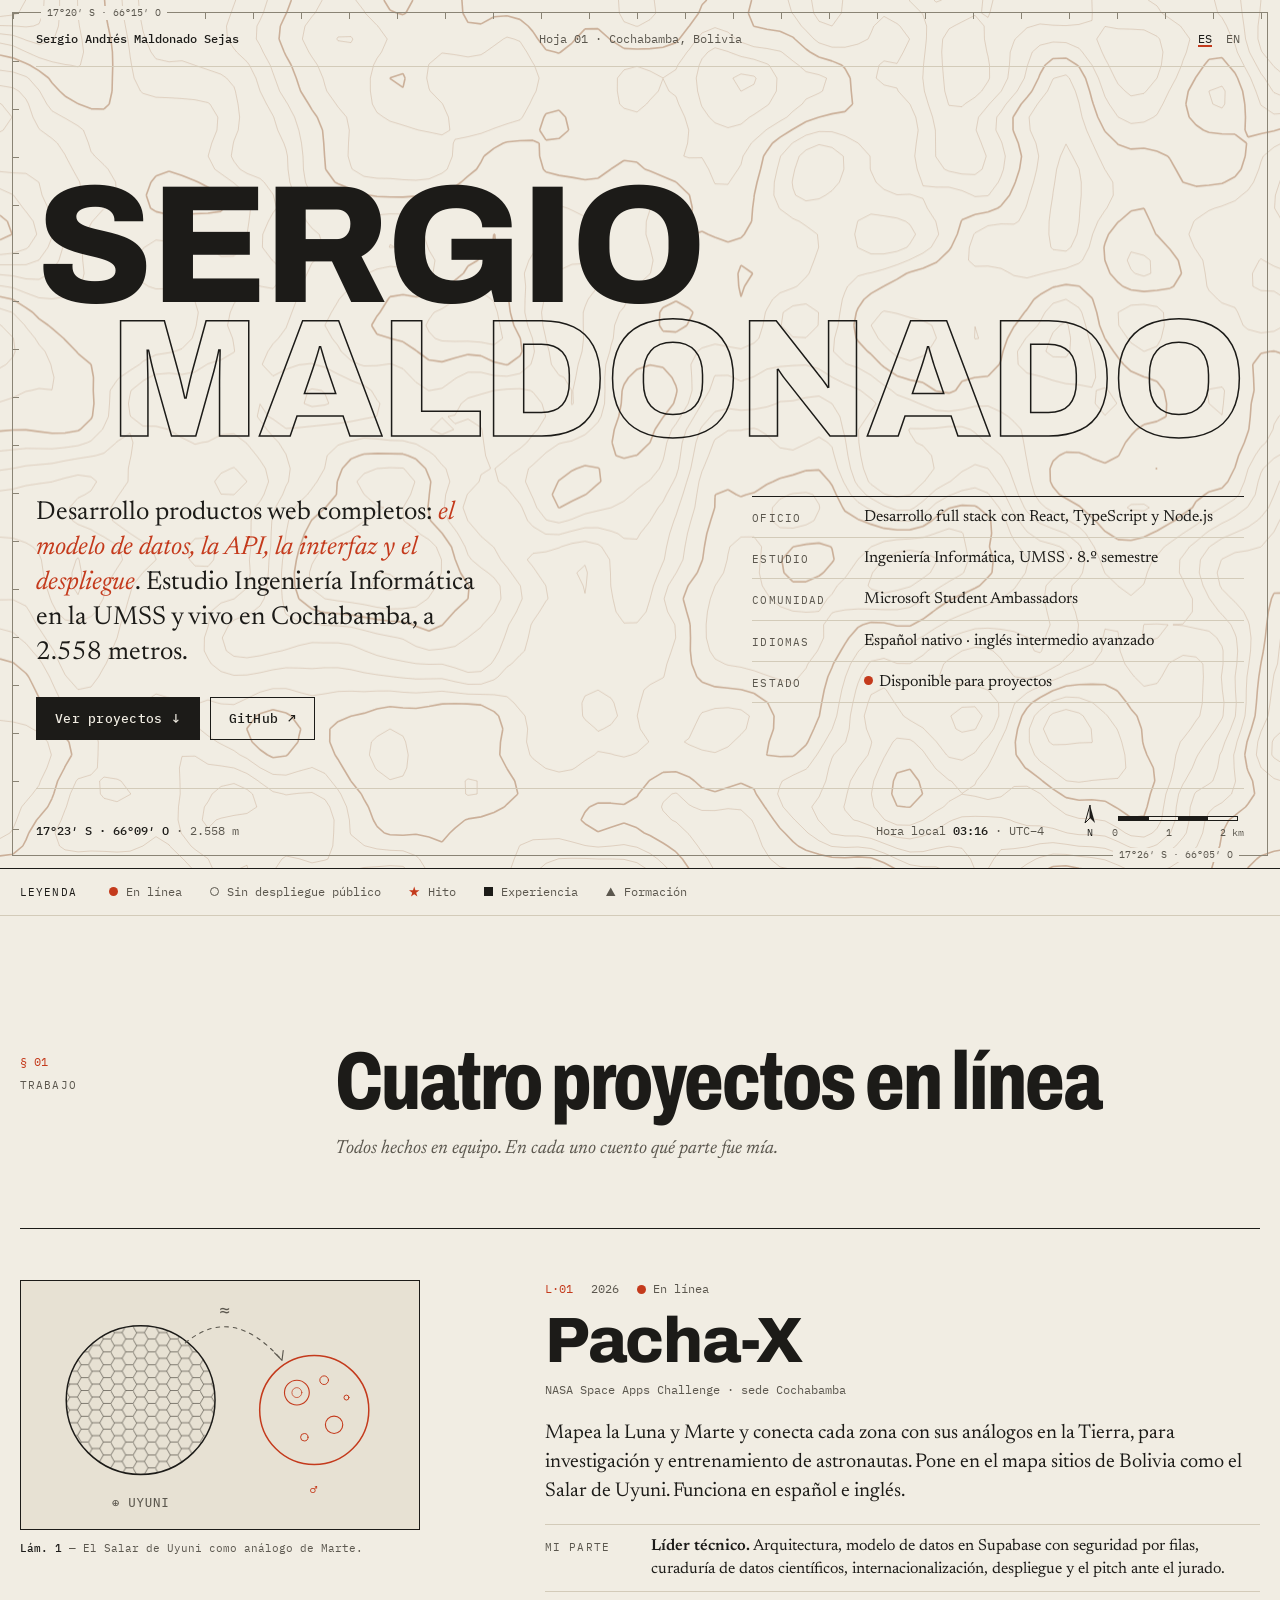
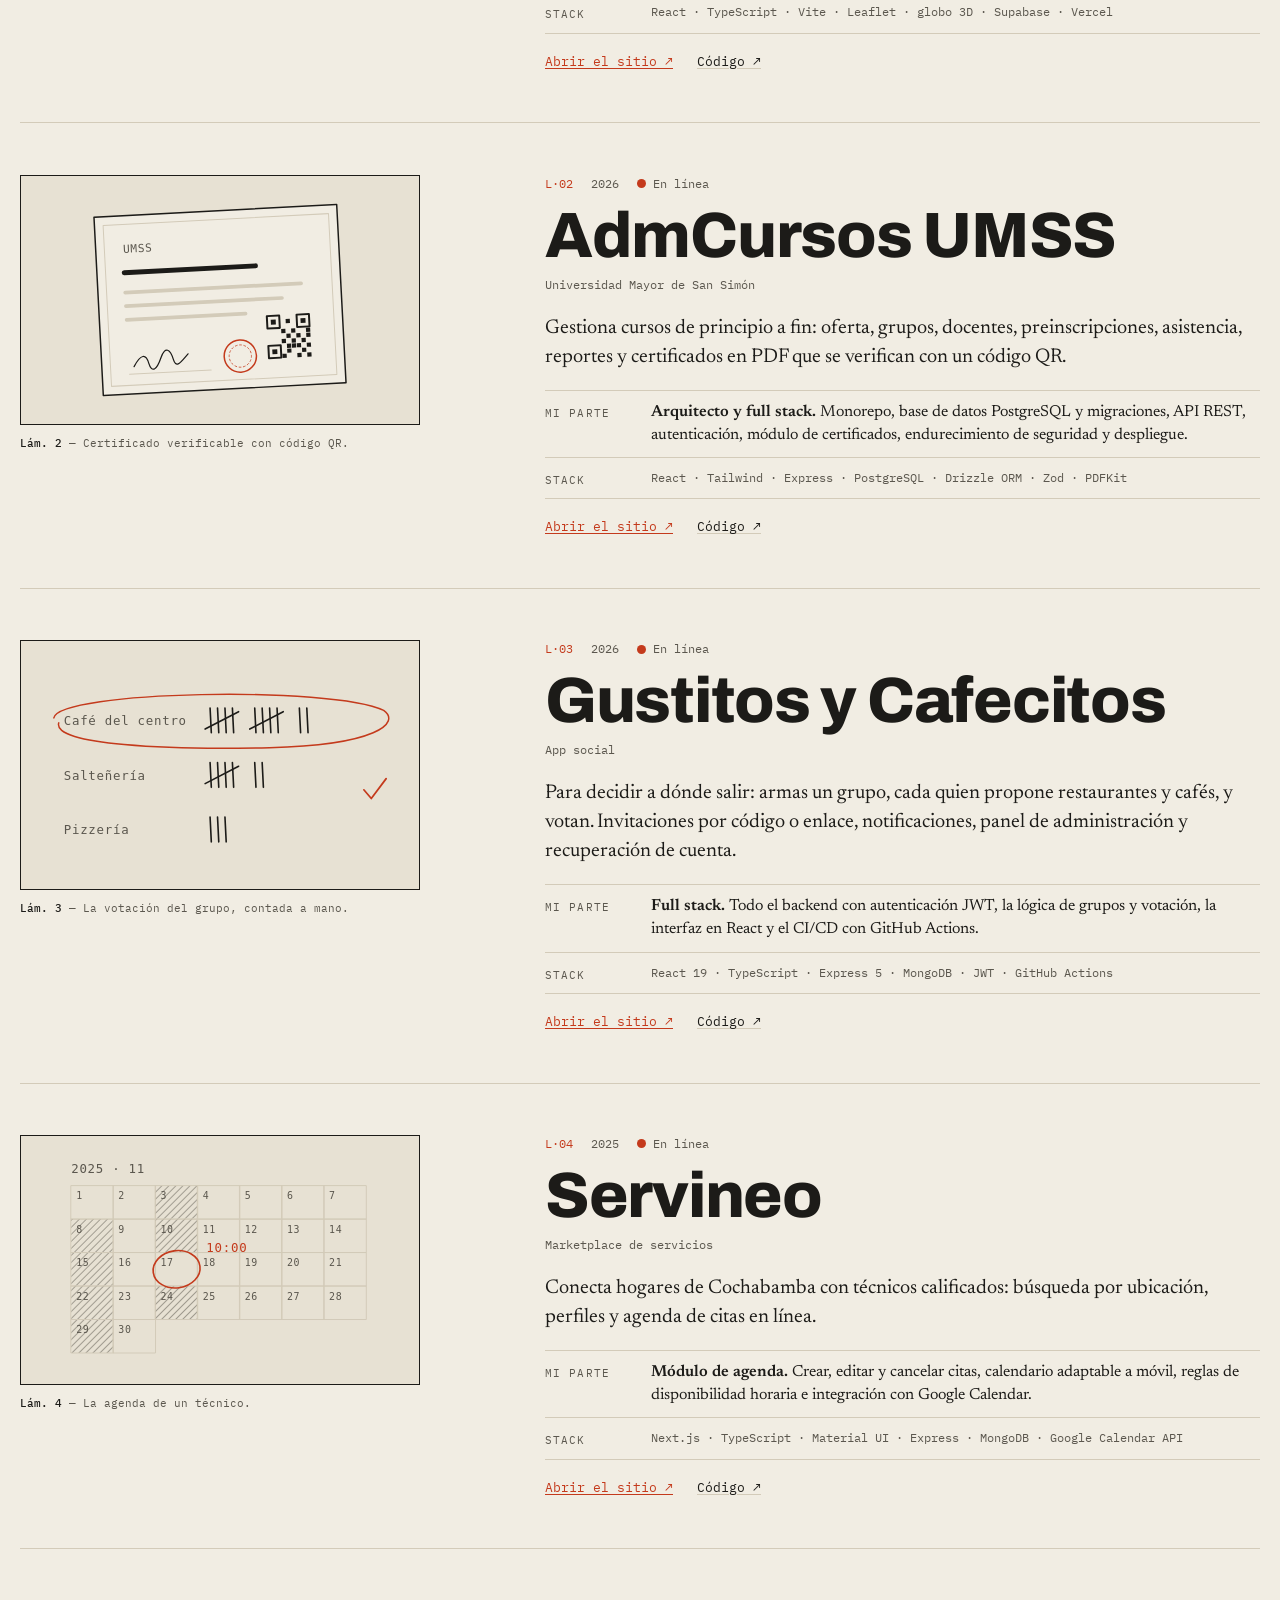
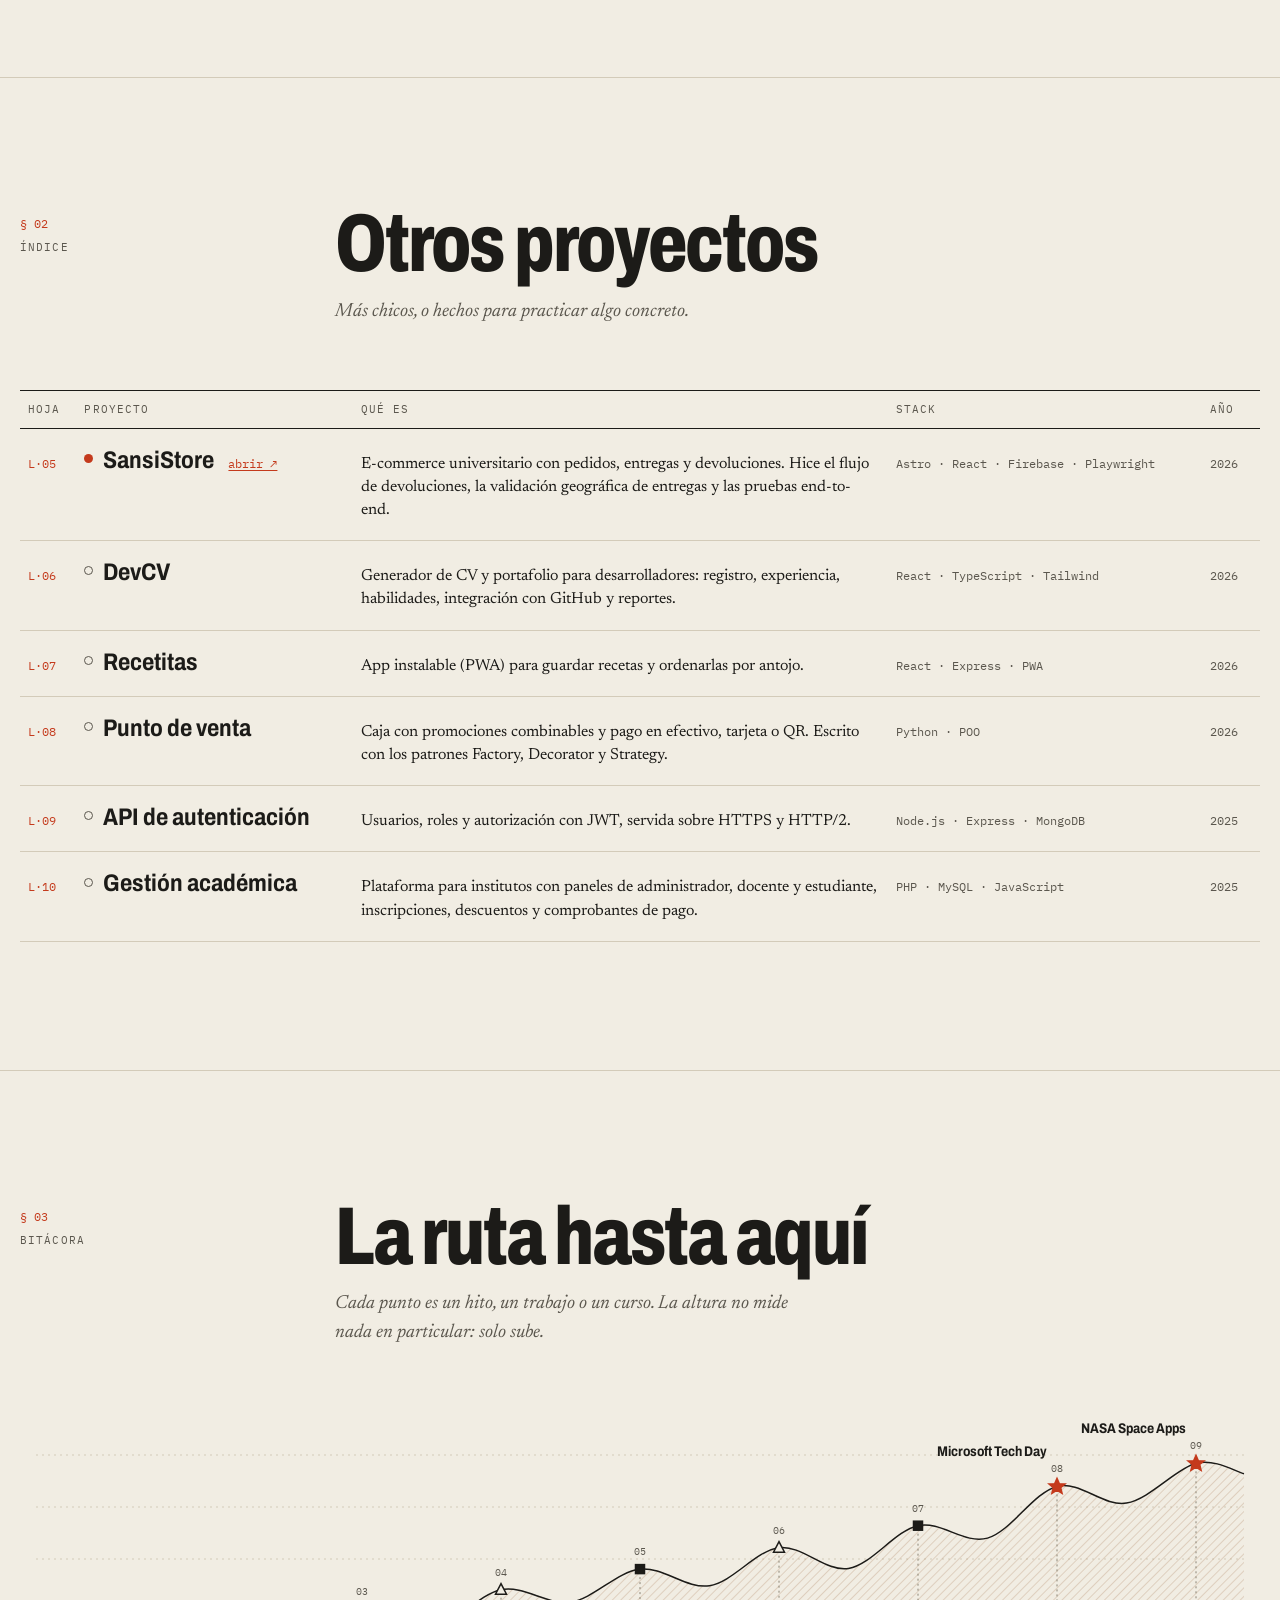
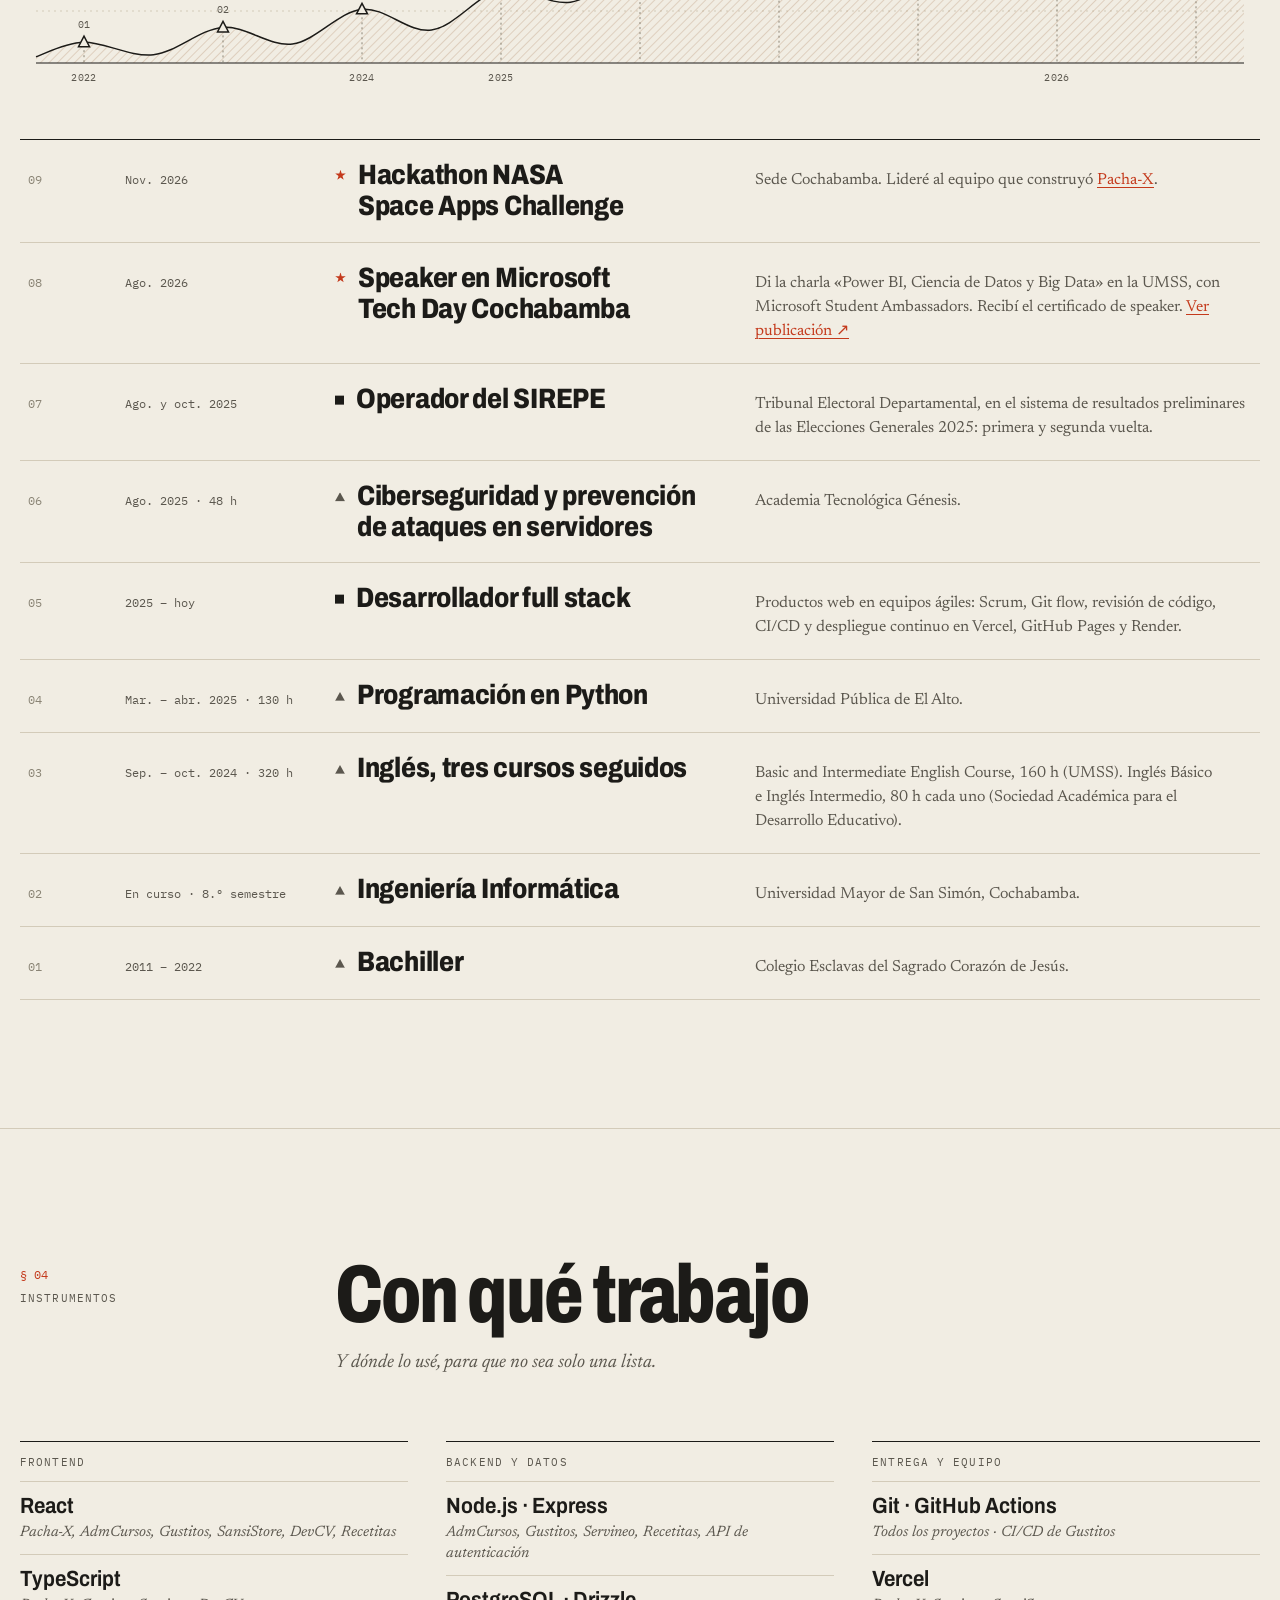
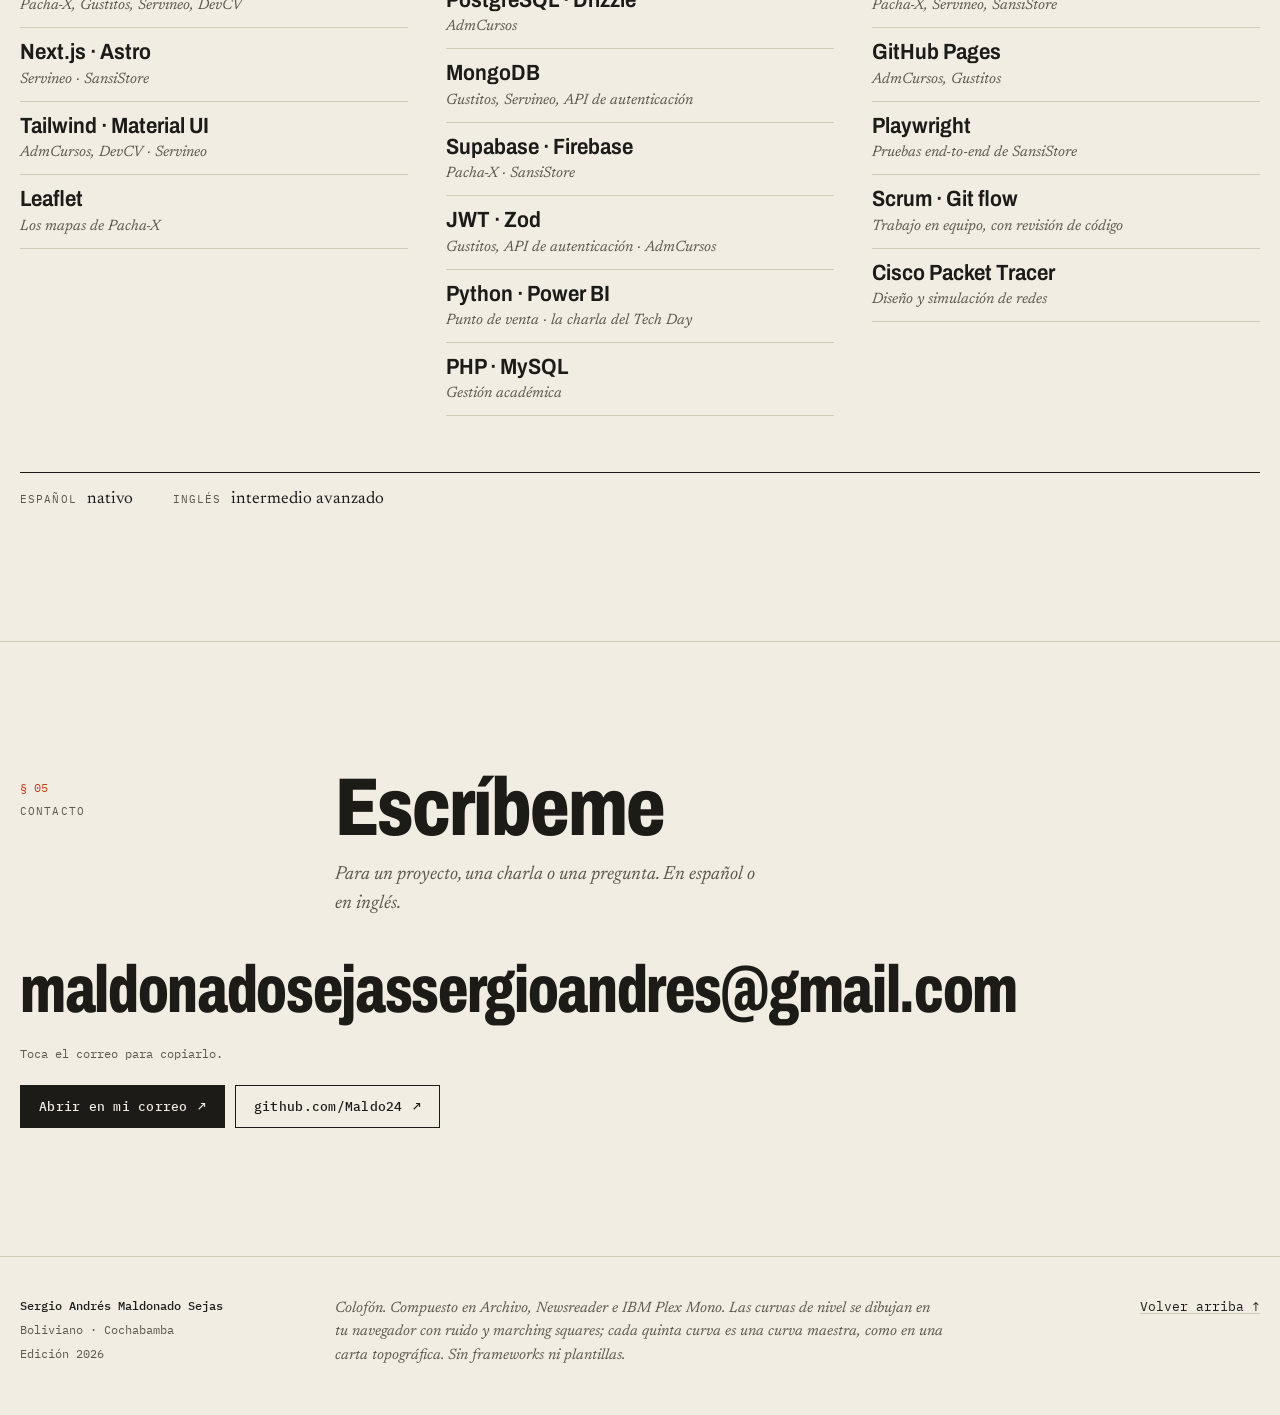
==== commit 47f5323a: "control de admin" ====
--- a/index.html
+++ b/index.html
@@ -116,15 +116,15 @@
     <div class="sec-head">
       <div class="sec-id"><span class="sec-no">§ 01</span><span class="k">Trabajo</span></div>
       <div class="sec-title">
-        <h2 id="h-work" class="reveal">Cuatro proyectos en línea</h2>
+        <h2 id="h-work" class="reveal"><!-- proyectos:titulo -->Cuatro proyectos en línea<!-- /proyectos:titulo --></h2>
         <p class="sec-note">Todos hechos en equipo. En cada uno cuento qué parte fue mía.</p>
       </div>
     </div>
 
-    <ol class="work">
+    <ol class="work"><!-- proyectos:destacados -->
       <li class="p" id="pacha-x">
         <figure class="plate">
-          <img src="assets/img/pacha-x.svg" alt="Dibujo: los polígonos de sal del Salar de Uyuni junto a un Marte con cráteres." width="320" height="200" loading="lazy">
+          <img src="assets/img/projects/pacha-x.svg" alt="Dibujo: los polígonos de sal del Salar de Uyuni junto a un Marte con cráteres." width="320" height="200" loading="lazy">
           <figcaption><b>Lám. 1</b> — El Salar de Uyuni como análogo de Marte.</figcaption>
         </figure>
         <div class="p-body">
@@ -142,7 +142,7 @@
 
       <li class="p" id="admcursos">
         <figure class="plate">
-          <img src="assets/img/admcursos.svg" alt="Dibujo: un certificado de la UMSS con sello y código QR." width="320" height="200" loading="lazy">
+          <img src="assets/img/projects/admcursos.svg" alt="Dibujo: un certificado de la UMSS con sello y código QR." width="320" height="200" loading="lazy">
           <figcaption><b>Lám. 2</b> — Certificado verificable con código QR.</figcaption>
         </figure>
         <div class="p-body">
@@ -160,7 +160,7 @@
 
       <li class="p" id="gustitos">
         <figure class="plate">
-          <img src="assets/img/gustitos.svg" alt="Dibujo: una votación contada con palitos; gana el café del centro." width="320" height="200" loading="lazy">
+          <img src="assets/img/projects/gustitos.svg" alt="Dibujo: una votación contada con palitos; gana el café del centro." width="320" height="200" loading="lazy">
           <figcaption><b>Lám. 3</b> — La votación del grupo, contada a mano.</figcaption>
         </figure>
         <div class="p-body">
@@ -178,7 +178,7 @@
 
       <li class="p" id="servineo">
         <figure class="plate">
-          <img src="assets/img/servineo.svg" alt="Dibujo: un calendario mensual con días ocupados y una cita marcada a las 10:00." width="320" height="200" loading="lazy">
+          <img src="assets/img/projects/servineo.svg" alt="Dibujo: un calendario mensual con días ocupados y una cita marcada a las 10:00." width="320" height="200" loading="lazy">
           <figcaption><b>Lám. 4</b> — La agenda de un técnico.</figcaption>
         </figure>
         <div class="p-body">
@@ -193,6 +193,7 @@
           <p class="links"><a class="lnk primary" href="https://servineo-frontend-lorem.vercel.app" target="_blank" rel="noopener">Abrir el sitio ↗</a><a class="lnk" href="https://github.com/Servineo/servineo-frontend" target="_blank" rel="noopener">Código ↗</a></p>
         </div>
       </li>
+      <!-- /proyectos:destacados -->
     </ol>
   </div>
 </section>
@@ -211,49 +212,50 @@
       <thead>
         <tr><th class="k" scope="col">Hoja</th><th class="k" scope="col">Proyecto</th><th class="k" scope="col">Qué es</th><th class="k" scope="col">Stack</th><th class="k" scope="col">Año</th></tr>
       </thead>
-      <tbody>
-        <tr>
+      <tbody><!-- proyectos:otros -->
+        <tr id="sansistore">
           <td class="no">L·05</td>
           <td class="nm"><i class="sym sym-live"></i>SansiStore <a class="lnk primary" href="https://sansistore-umss.vercel.app" target="_blank" rel="noopener">abrir ↗</a></td>
           <td class="ds">E-commerce universitario con pedidos, entregas y devoluciones. Hice el flujo de devoluciones, la validación geográfica de entregas y las pruebas end-to-end.</td>
           <td class="st">Astro · React · Firebase · Playwright</td>
           <td class="yr">2026</td>
         </tr>
-        <tr>
+        <tr id="devcv">
           <td class="no">L·06</td>
           <td class="nm"><i class="sym sym-offline"></i>DevCV</td>
           <td class="ds">Generador de CV y portafolio para desarrolladores: registro, experiencia, habilidades, integración con GitHub y reportes.</td>
           <td class="st">React · TypeScript · Tailwind</td>
           <td class="yr">2026</td>
         </tr>
-        <tr>
+        <tr id="recetitas">
           <td class="no">L·07</td>
           <td class="nm"><i class="sym sym-offline"></i>Recetitas</td>
           <td class="ds">App instalable (PWA) para guardar recetas y ordenarlas por antojo.</td>
           <td class="st">React · Express · PWA</td>
           <td class="yr">2026</td>
         </tr>
-        <tr>
+        <tr id="punto-de-venta">
           <td class="no">L·08</td>
           <td class="nm"><i class="sym sym-offline"></i>Punto de venta</td>
           <td class="ds">Caja con promociones combinables y pago en efectivo, tarjeta o QR. Escrito con los patrones Factory, Decorator y Strategy.</td>
           <td class="st">Python · POO</td>
           <td class="yr">2026</td>
         </tr>
-        <tr>
+        <tr id="api-autenticacion">
           <td class="no">L·09</td>
           <td class="nm"><i class="sym sym-offline"></i>API de autenticación</td>
           <td class="ds">Usuarios, roles y autorización con JWT, servida sobre HTTPS y HTTP/2.</td>
           <td class="st">Node.js · Express · MongoDB</td>
           <td class="yr">2025</td>
         </tr>
-        <tr>
+        <tr id="gestion-academica">
           <td class="no">L·10</td>
           <td class="nm"><i class="sym sym-offline"></i>Gestión académica</td>
           <td class="ds">Plataforma para institutos con paneles de administrador, docente y estudiante, inscripciones, descuentos y comprobantes de pago.</td>
           <td class="st">PHP · MySQL · JavaScript</td>
           <td class="yr">2025</td>
         </tr>
+        <!-- /proyectos:otros -->
       </tbody>
     </table>
   </div>
--- a/assets/css/components.css
+++ b/assets/css/components.css
@@ -85,6 +85,21 @@
   background: var(--paper-2);
   border: 1px solid var(--ink);
 }
+/* Lámina generada (proyectos sin imagen): curvas de nivel alrededor de una cima */
+.plate .plate-gen {
+  display: block;
+  width: 100%;
+  height: auto;
+  aspect-ratio: 8 / 5;
+  background: var(--paper-2);
+  border: 1px solid var(--ink);
+  fill: none;
+}
+.plate-gen .gm { stroke: var(--contour-index); stroke-width: 1; }
+.plate-gen .gi { stroke: var(--ink-2); stroke-width: 1.4; }
+.plate-gen .ga { fill: var(--accent); }
+.plate-gen .gt { fill: var(--ink-2); font: 500 10px var(--font-mono); letter-spacing: .08em; }
+
 .plate figcaption { font-family: var(--font-mono); font-size: 11px; line-height: 1.5; color: var(--ink-2); }
 .plate figcaption b { font-weight: 500; color: var(--ink); }
 
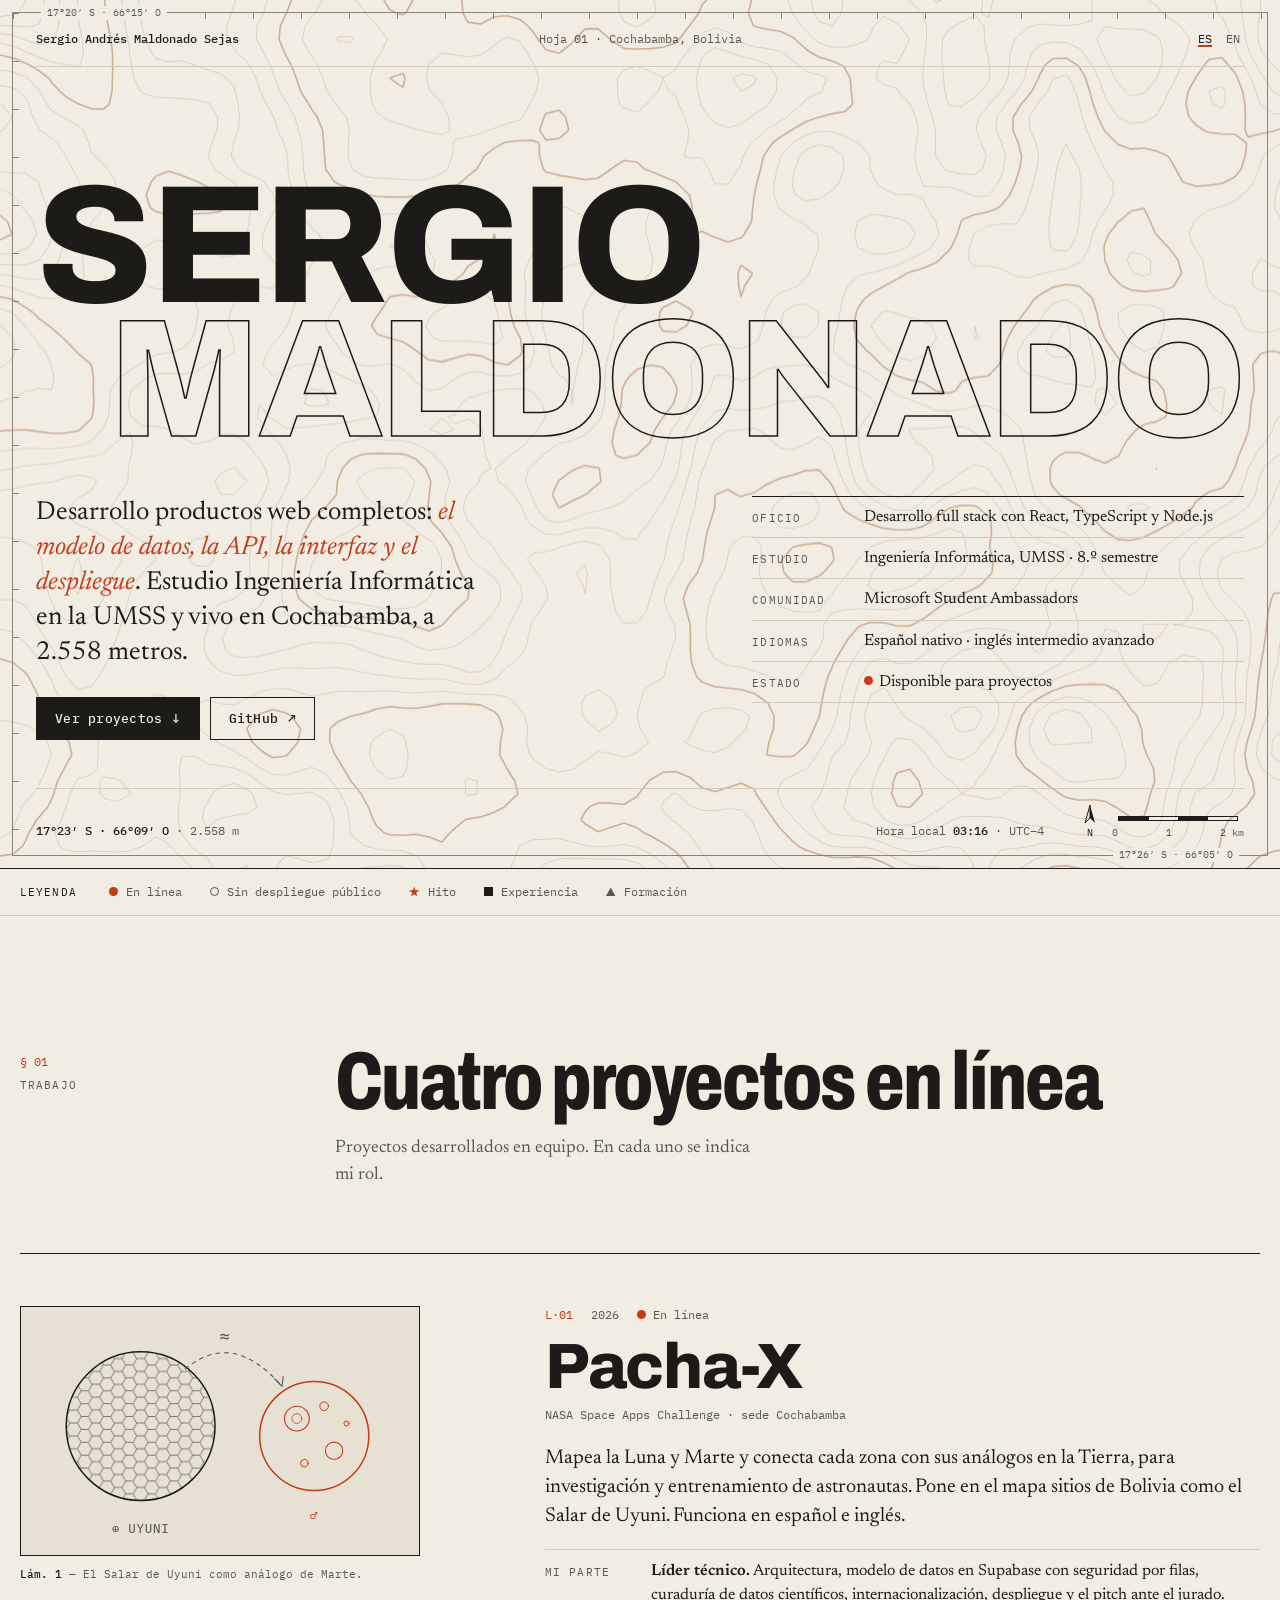
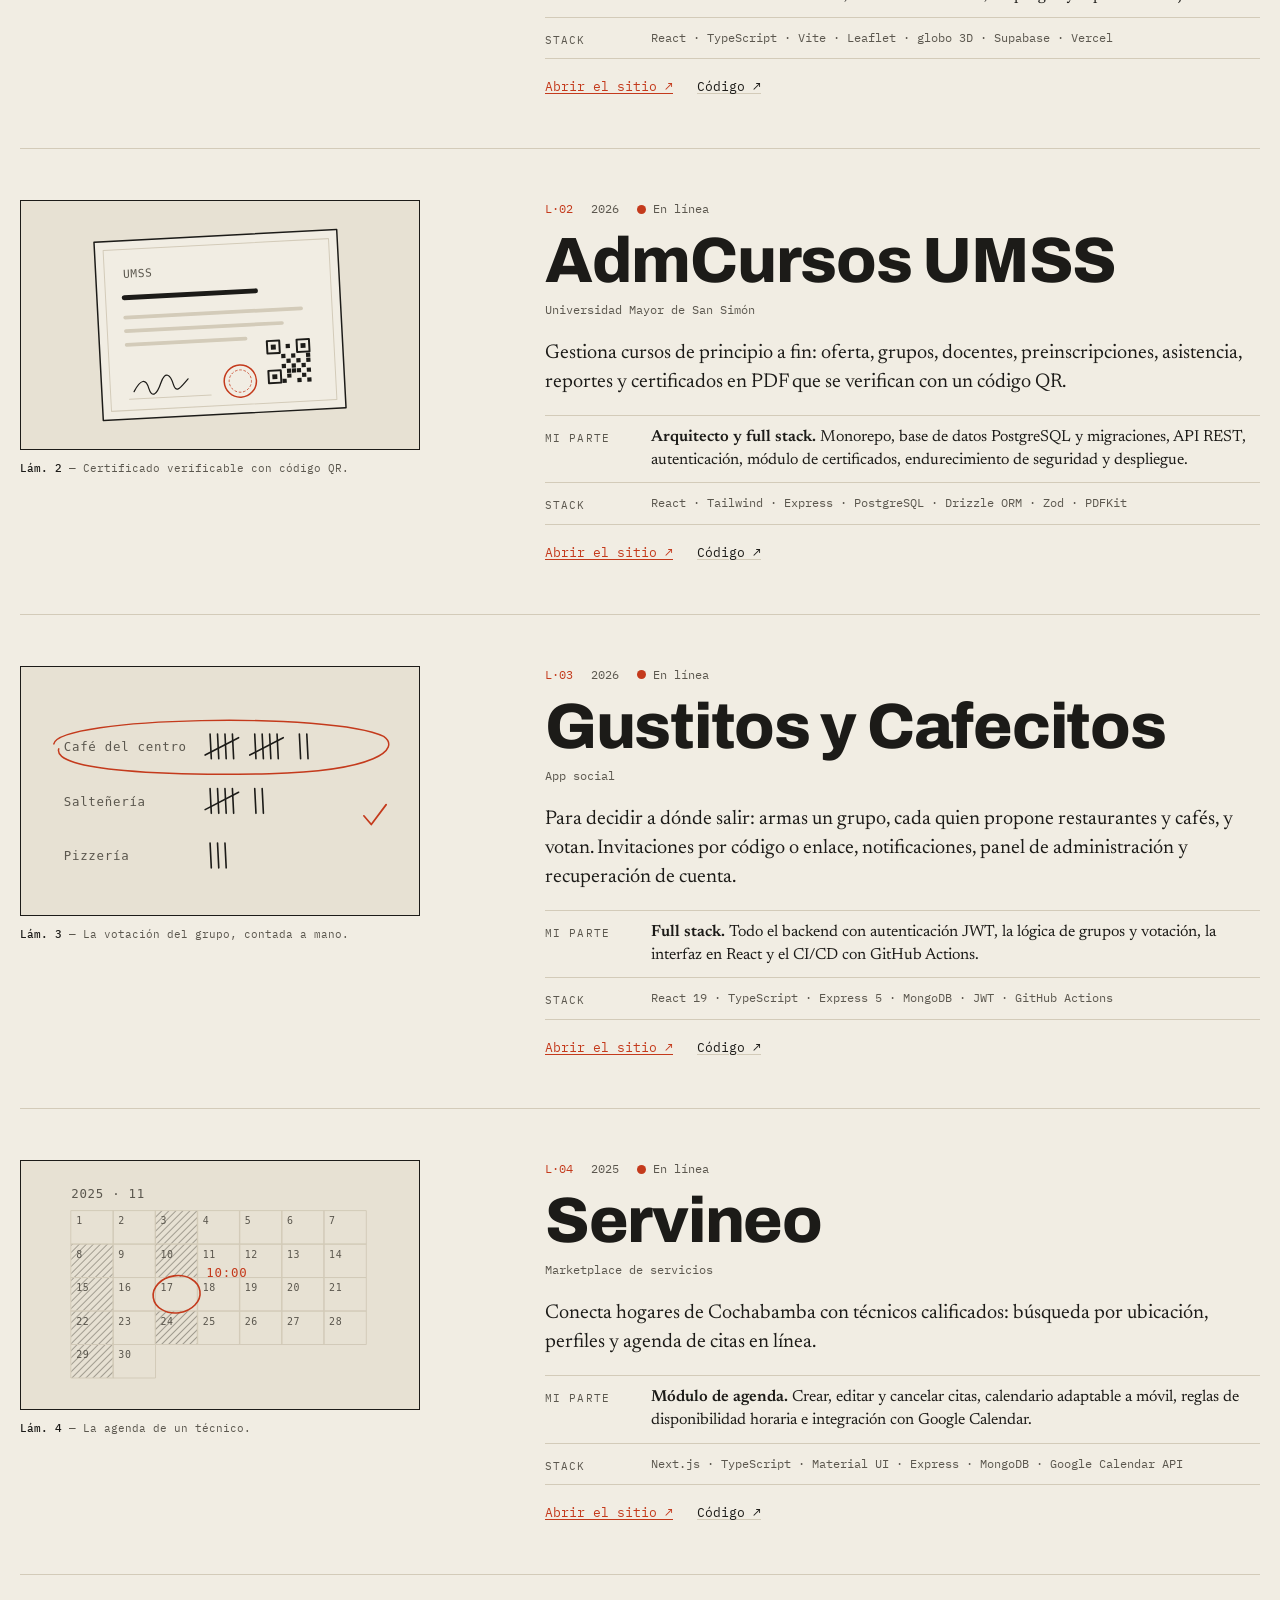
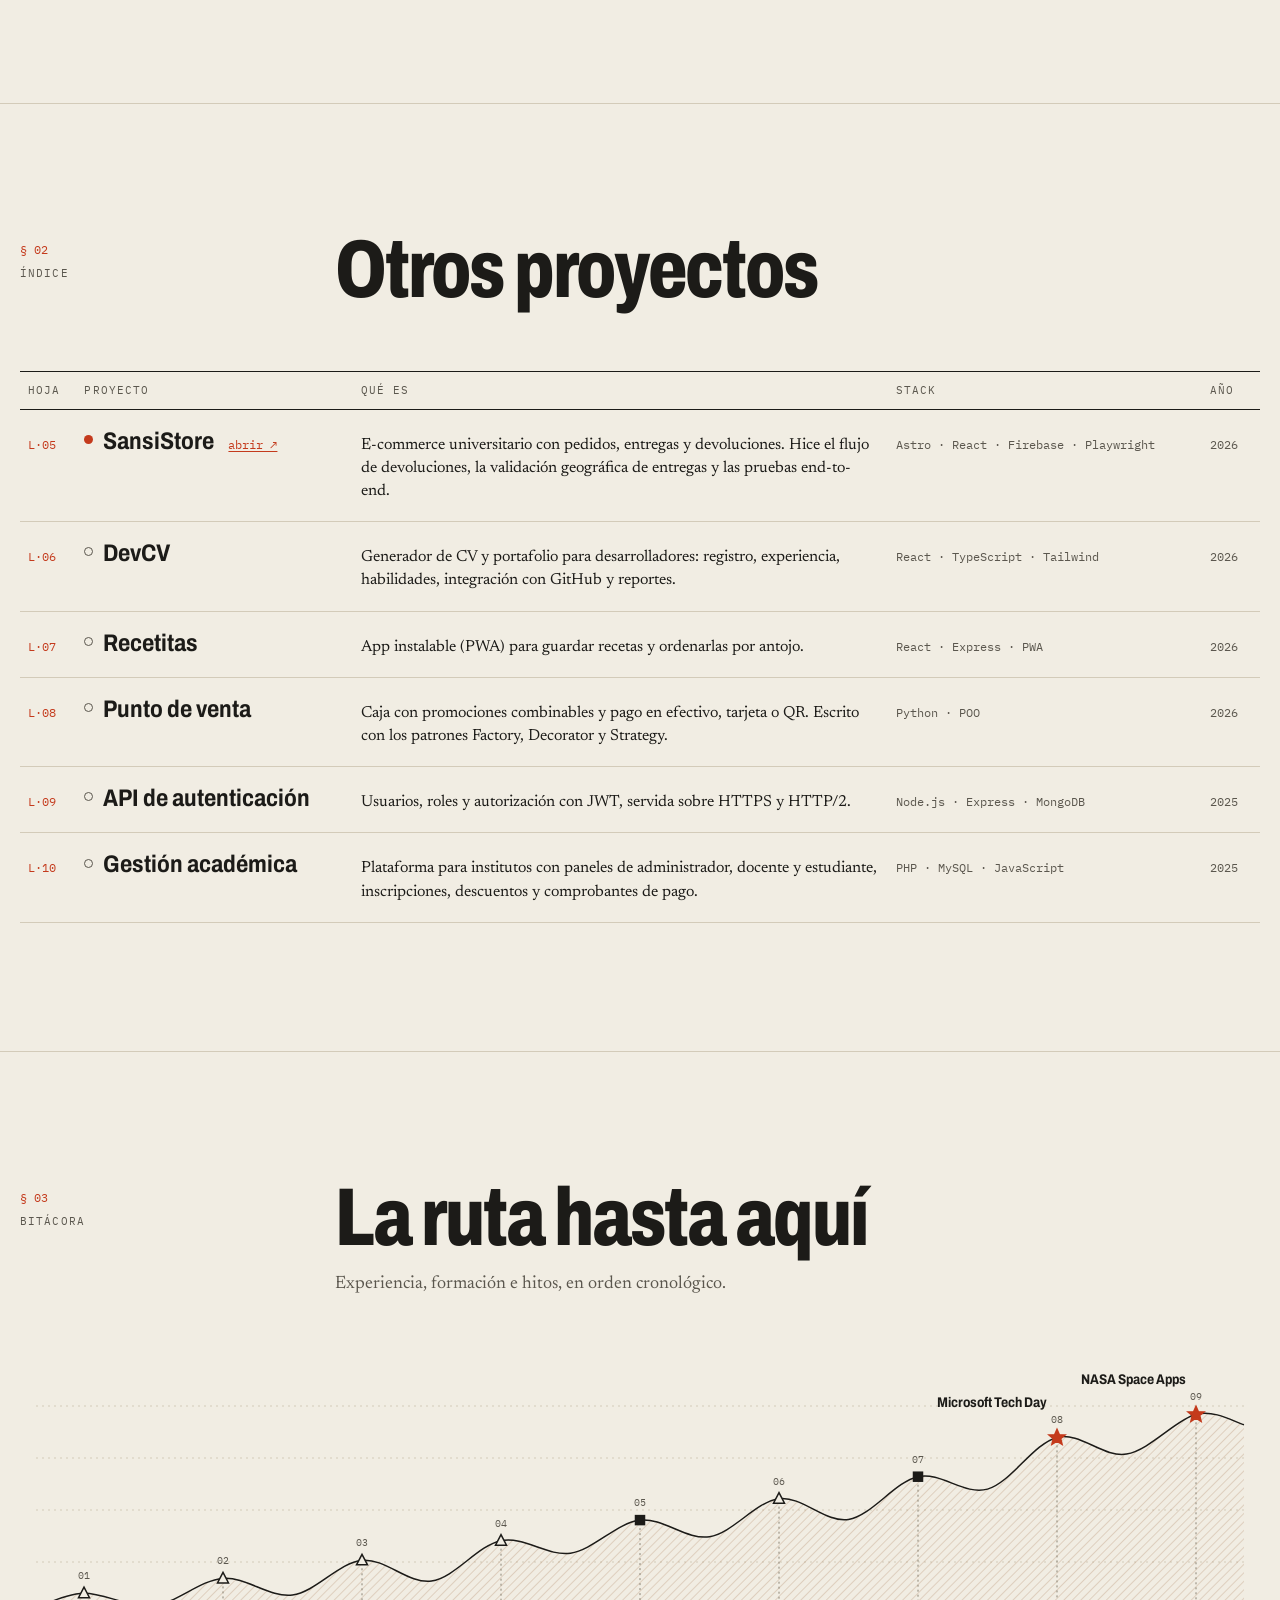
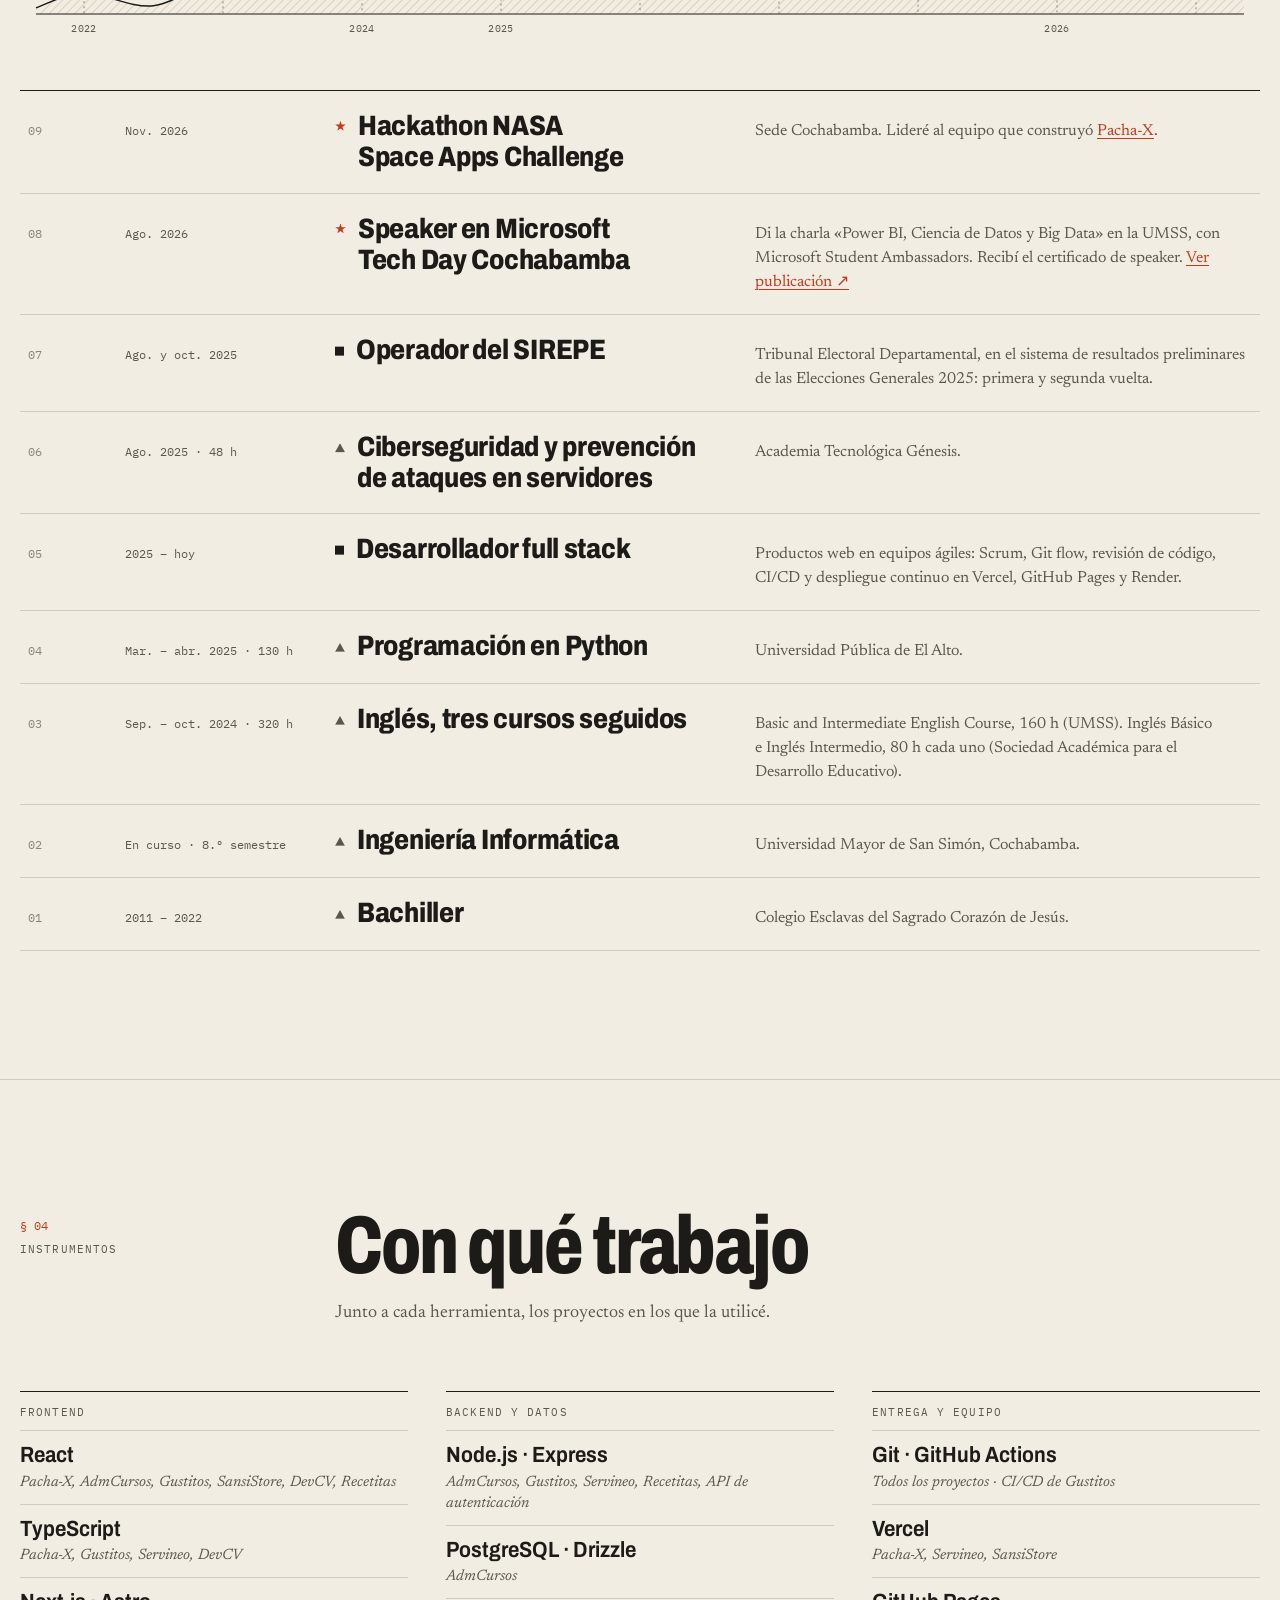
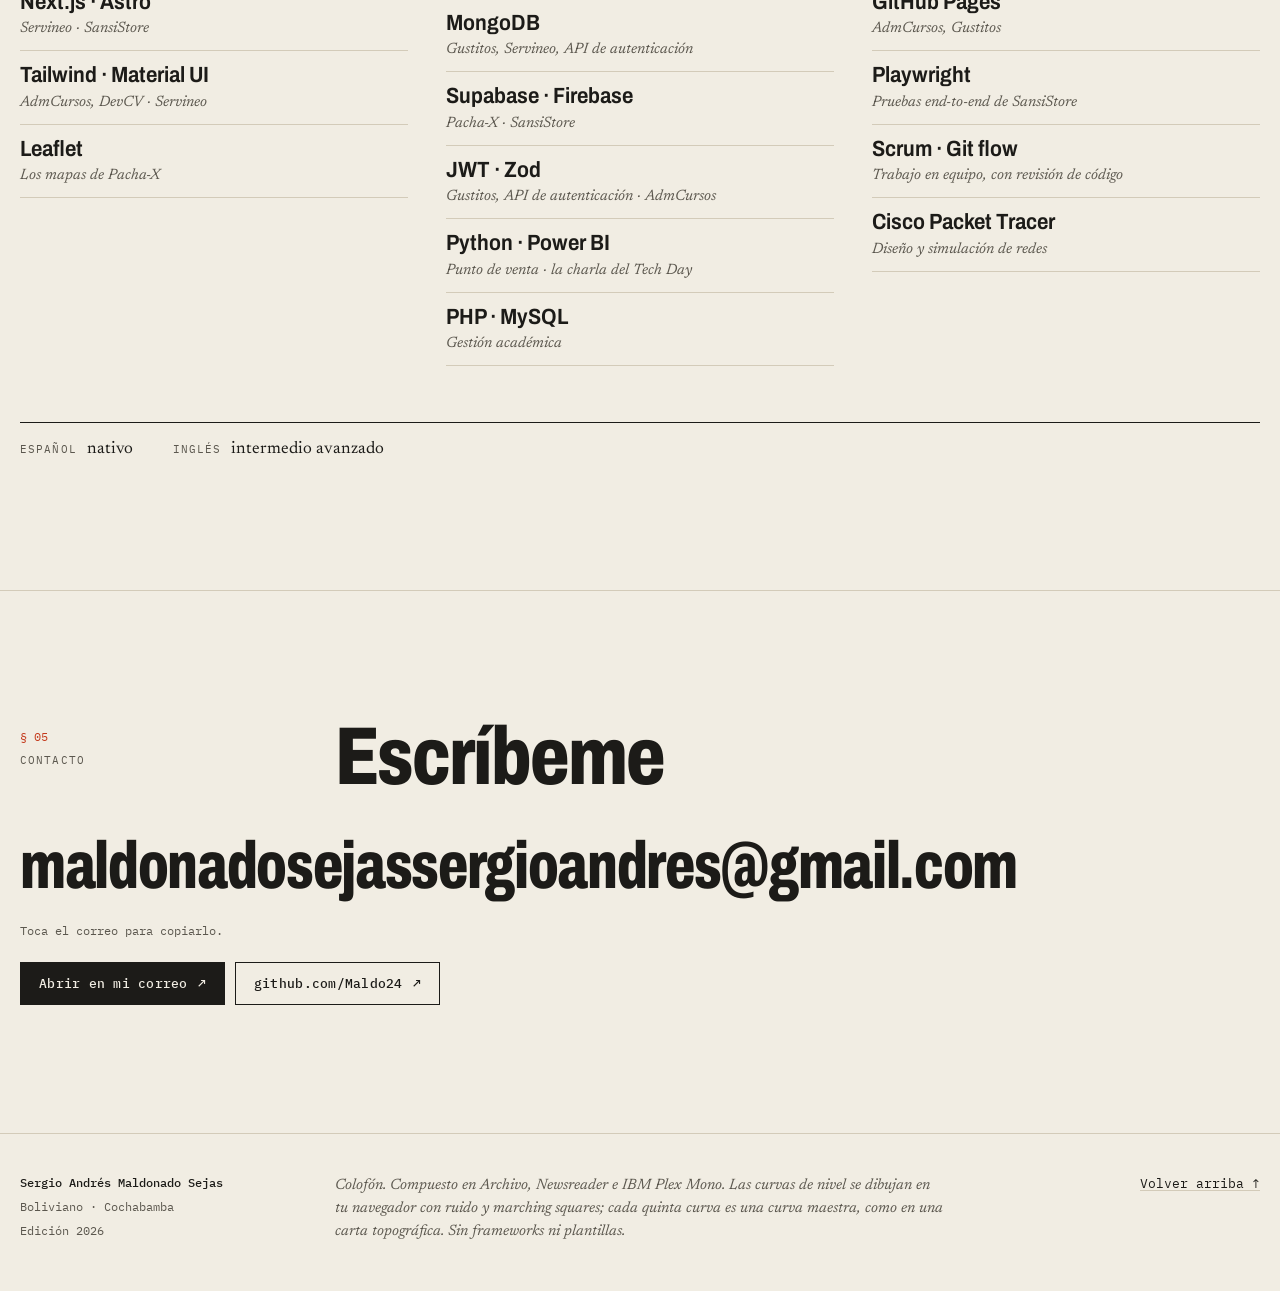
==== commit cd092189: "si" ====
--- a/index.html
+++ b/index.html
@@ -117,7 +117,7 @@
       <div class="sec-id"><span class="sec-no">§ 01</span><span class="k">Trabajo</span></div>
       <div class="sec-title">
         <h2 id="h-work" class="reveal"><!-- proyectos:titulo -->Cuatro proyectos en línea<!-- /proyectos:titulo --></h2>
-        <p class="sec-note">Todos hechos en equipo. En cada uno cuento qué parte fue mía.</p>
+        <p class="sec-note">Proyectos desarrollados en equipo. En cada uno se indica mi rol.</p>
       </div>
     </div>
 
@@ -204,7 +204,6 @@
       <div class="sec-id"><span class="sec-no">§ 02</span><span class="k">Índice</span></div>
       <div class="sec-title">
         <h2 id="h-more" class="reveal">Otros proyectos</h2>
-        <p class="sec-note">Más chicos, o hechos para practicar algo concreto.</p>
       </div>
     </div>
 
@@ -267,7 +266,7 @@
       <div class="sec-id"><span class="sec-no">§ 03</span><span class="k">Bitácora</span></div>
       <div class="sec-title">
         <h2 id="h-log" class="reveal">La ruta hasta aquí</h2>
-        <p class="sec-note">Cada punto es un hito, un trabajo o un curso. La altura no mide nada en particular: solo sube.</p>
+        <p class="sec-note">Experiencia, formación e hitos, en orden cronológico.</p>
       </div>
     </div>
 
@@ -329,7 +328,7 @@
       <div class="sec-id"><span class="sec-no">§ 04</span><span class="k">Instrumentos</span></div>
       <div class="sec-title">
         <h2 id="h-tools" class="reveal">Con qué trabajo</h2>
-        <p class="sec-note">Y dónde lo usé, para que no sea solo una lista.</p>
+        <p class="sec-note">Junto a cada herramienta, los proyectos en los que la utilicé.</p>
       </div>
     </div>
 
@@ -382,7 +381,6 @@
       <div class="sec-id"><span class="sec-no">§ 05</span><span class="k">Contacto</span></div>
       <div class="sec-title">
         <h2 id="h-c" class="reveal">Escríbeme</h2>
-        <p class="sec-note">Para un proyecto, una charla o una pregunta. En español o en inglés.</p>
       </div>
     </div>
     <div class="contact-body">
--- a/assets/css/base.css
+++ b/assets/css/base.css
@@ -96,8 +96,7 @@
 .sec-note {
   max-width: 46ch;
   margin: 16px 0 0;
-  font-size: 19px;
-  font-style: italic;
+  font-size: 18px;
   color: var(--ink-2);
 }
 
